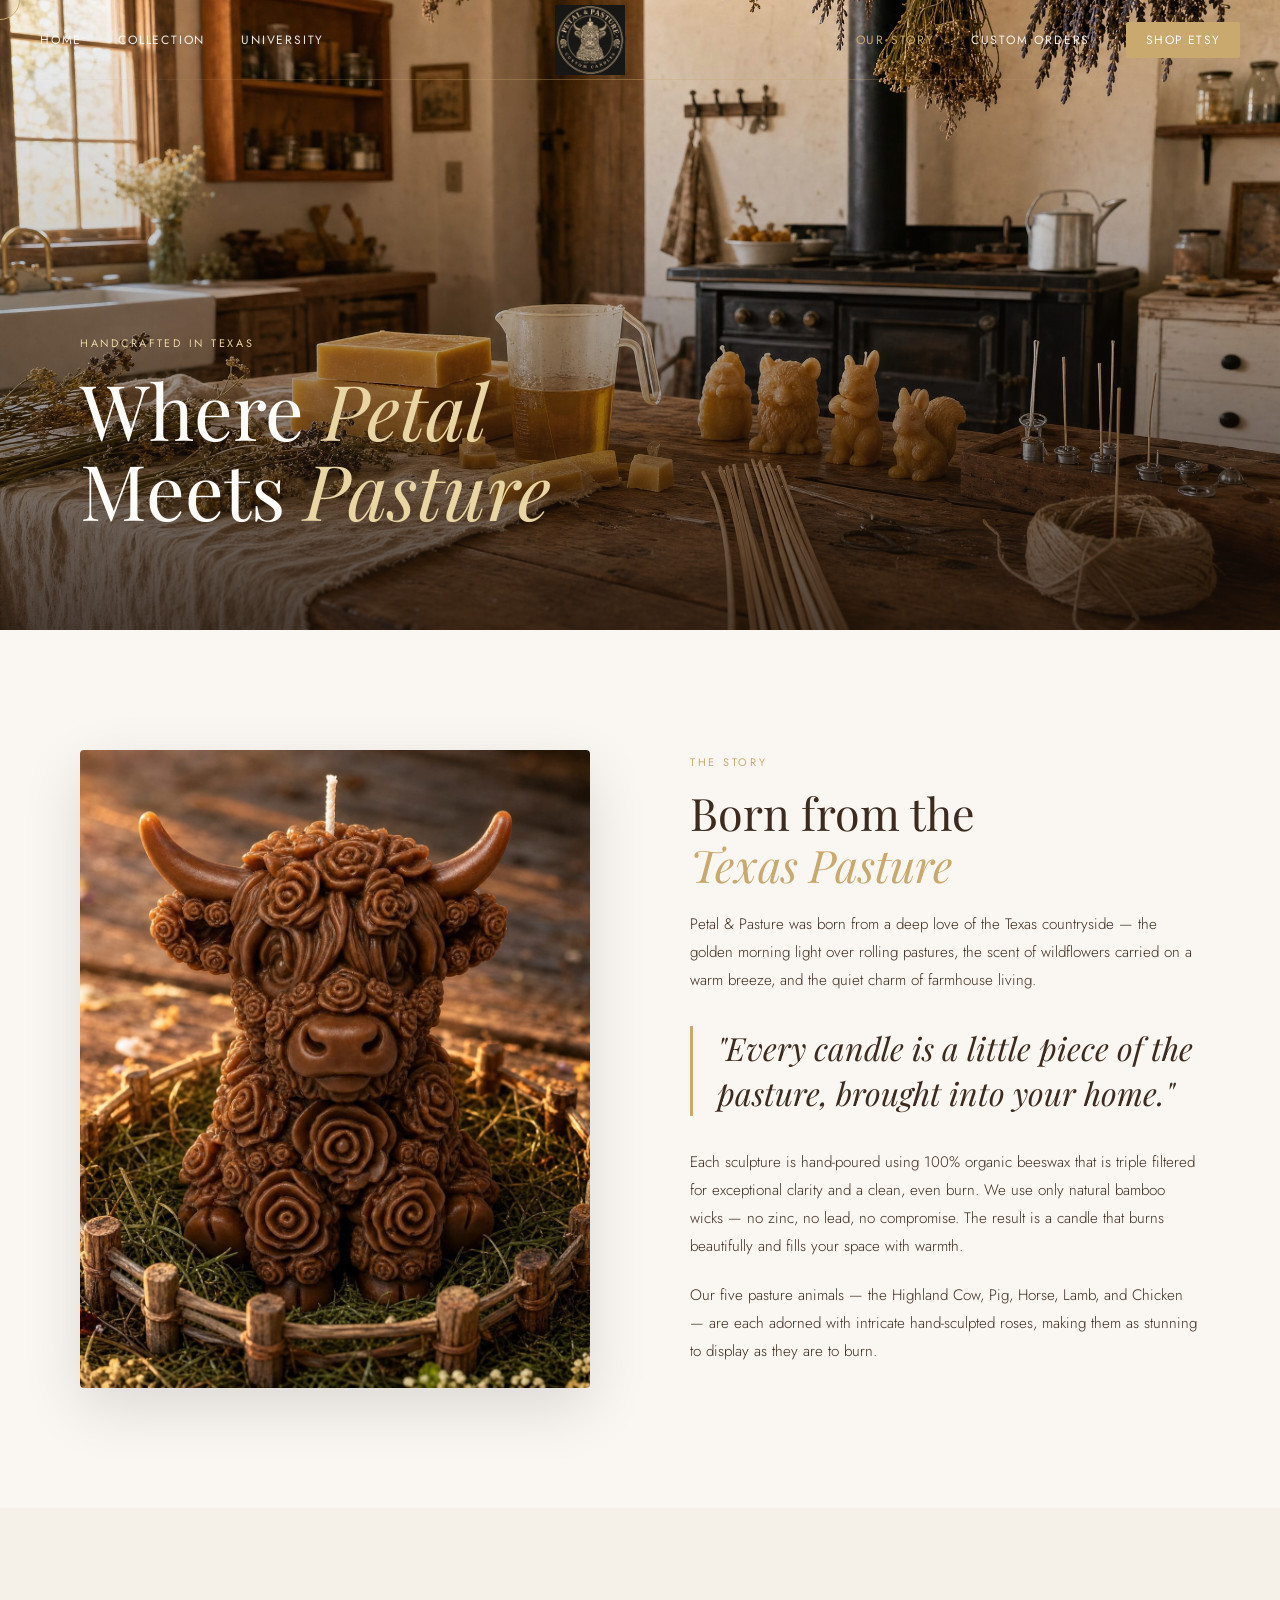
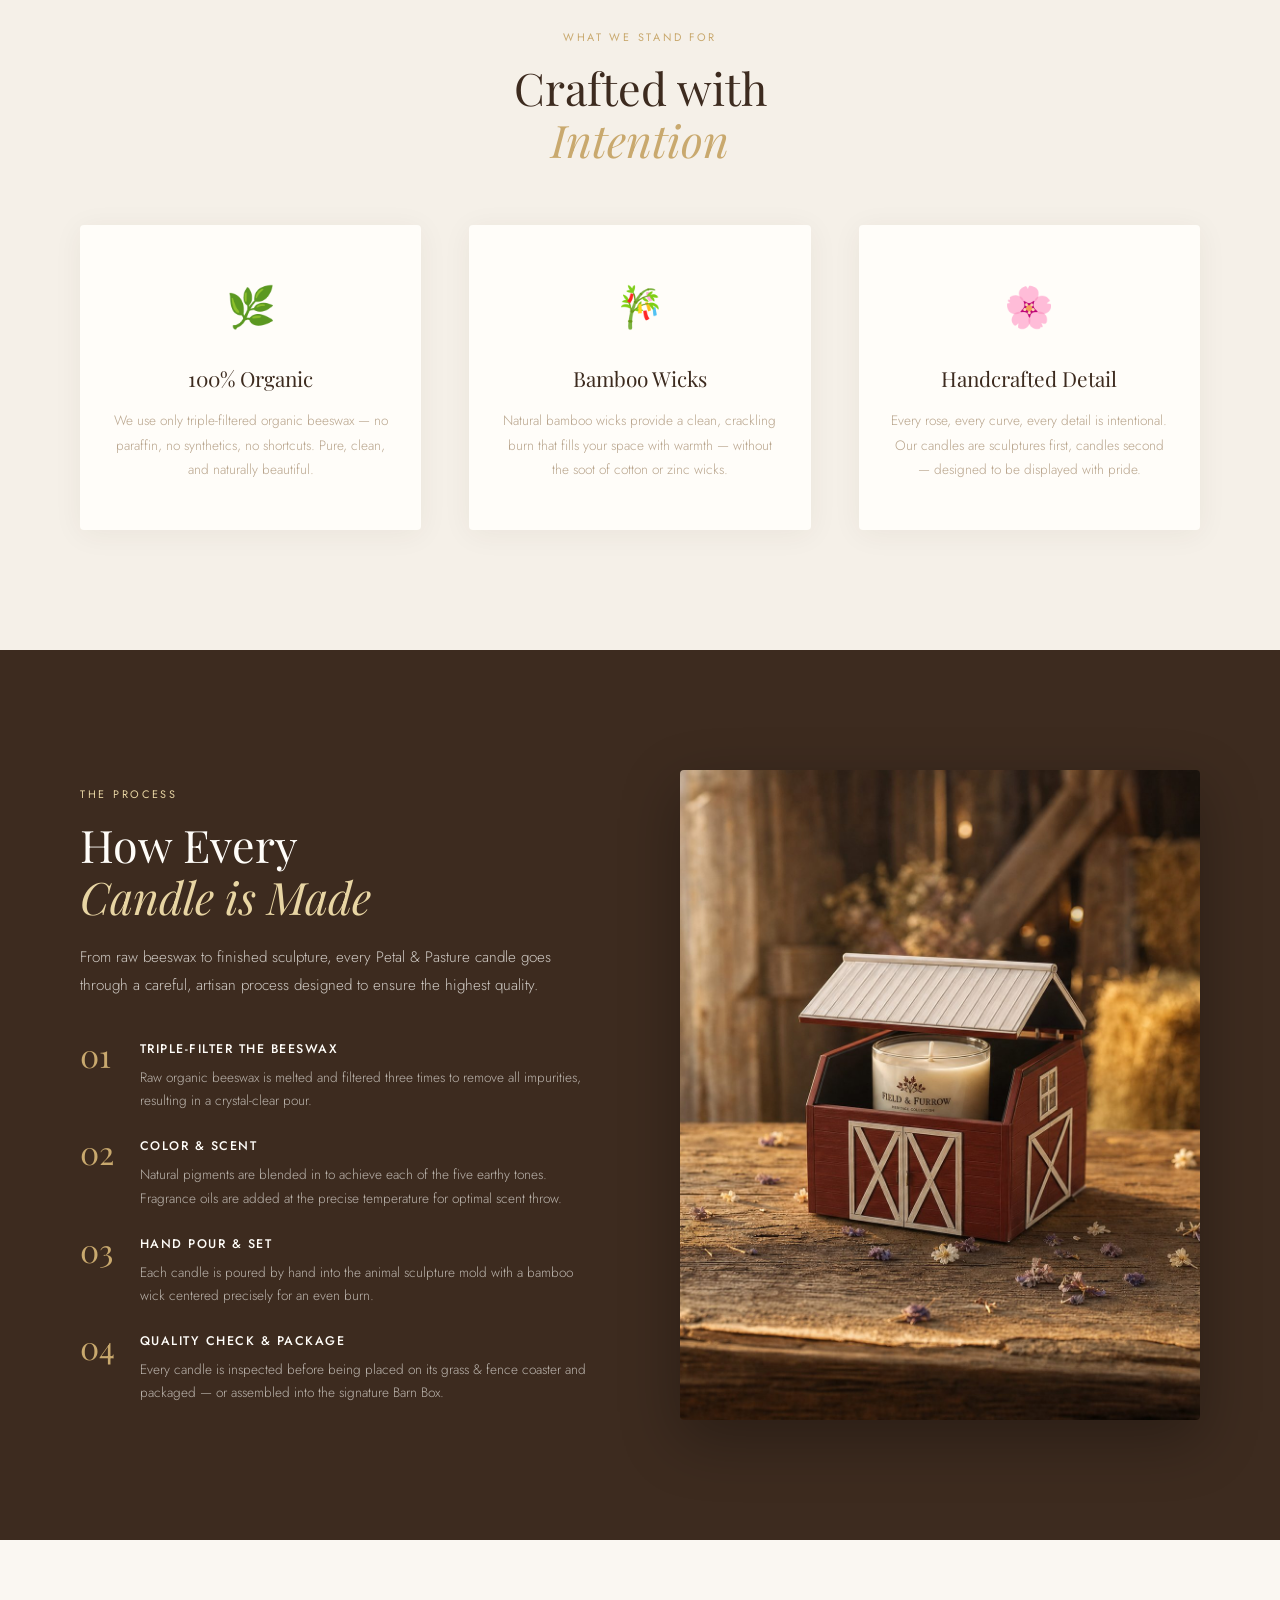
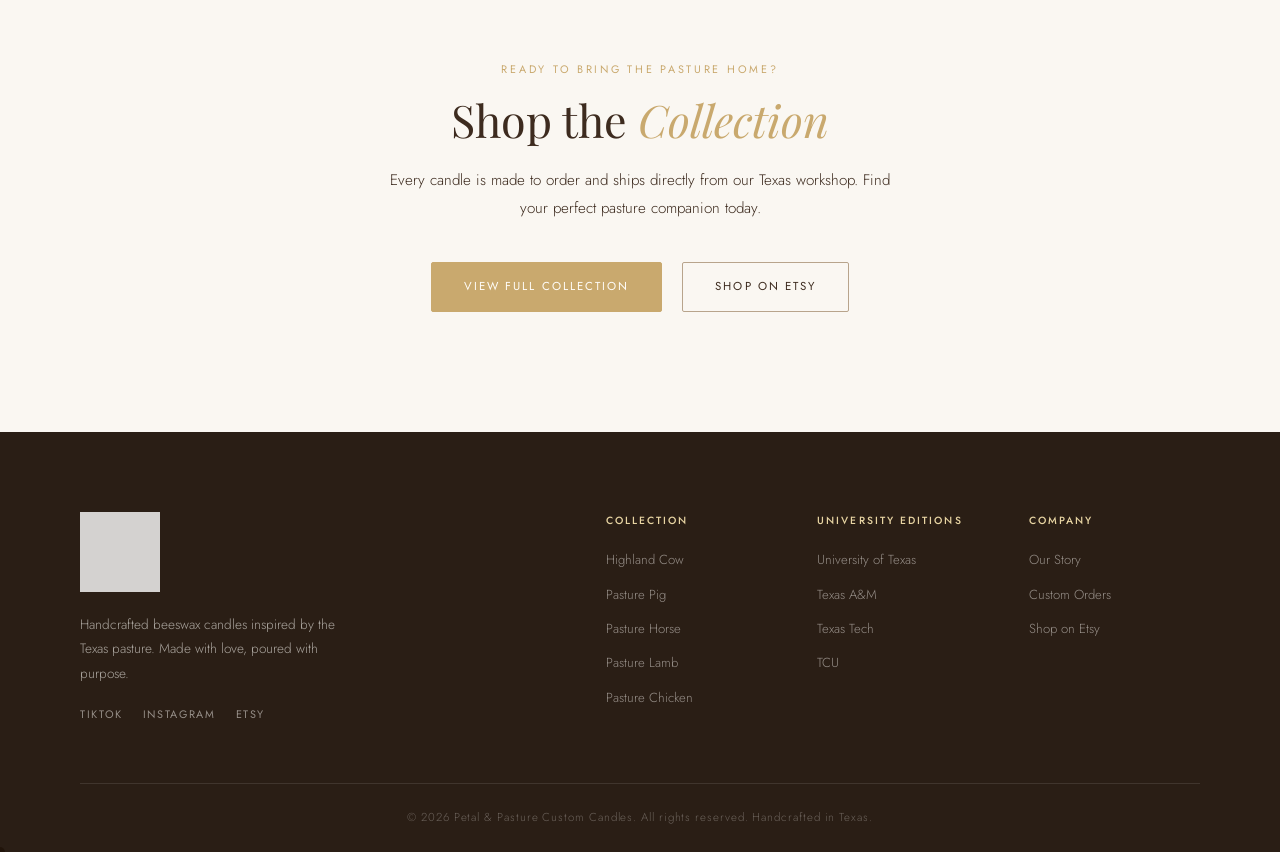
==== about.html @ ca4305c1 "Petal & Pasture v3 - Luxury website with AI pasture scenes" ====
<!DOCTYPE html>
<html lang="en">
<head>
  <meta charset="UTF-8">
  <meta name="viewport" content="width=device-width, initial-scale=1.0">
  <title>Our Story — Petal & Pasture Custom Candles</title>
  <meta name="description" content="The story behind Petal & Pasture — handcrafted beeswax candles inspired by the Texas pasture, made with 100% organic beeswax and bamboo wicks.">
  <link rel="preconnect" href="https://fonts.googleapis.com">
  <link rel="preconnect" href="https://fonts.gstatic.com" crossorigin>
  <link href="https://fonts.googleapis.com/css2?family=Playfair+Display:ital,wght@0,400;0,500;0,600;1,400;1,500&family=Cormorant+Garamond:ital,wght@0,300;0,400;0,500;1,300;1,400&family=Jost:wght@200;300;400;500&display=swap" rel="stylesheet">
  <link rel="stylesheet" href="styles.css">
  <style>
    .about-hero {
      position: relative;
      height: 70vh;
      min-height: 500px;
      display: flex;
      align-items: flex-end;
      padding-bottom: 100px;
      overflow: hidden;
    }
    .about-hero-bg { position: absolute; inset: 0; }
    .about-hero-bg img { object-position: center 40%; }
    .about-hero-overlay {
      position: absolute;
      inset: 0;
      background: linear-gradient(to top, rgba(26,16,10,0.75) 0%, rgba(26,16,10,0.2) 60%, transparent 100%);
    }
    .about-hero-content {
      position: relative;
      z-index: 2;
      padding: 0 80px;
      max-width: 800px;
    }
    .about-hero-content h1 {
      font-family: var(--font-serif);
      font-size: clamp(3rem, 6vw, 5.5rem);
      font-weight: 400;
      color: var(--warm-white);
      line-height: 1.05;
    }
    .about-hero-content h1 em { font-style: italic; color: var(--gold-light); }

    .about-story-section {
      padding: 120px 80px;
      background: var(--cream);
    }
    .about-story-grid {
      display: grid;
      grid-template-columns: 1fr 1fr;
      gap: 100px;
      align-items: center;
      max-width: 1300px;
      margin: 0 auto;
    }
    .about-story-image {
      border-radius: 4px;
      overflow: hidden;
      aspect-ratio: 4/5;
      box-shadow: 0 20px 60px rgba(0,0,0,0.12);
    }
    .about-story-content {}
    .about-pull-quote {
      font-family: var(--font-serif);
      font-size: clamp(1.4rem, 2.5vw, 2rem);
      font-weight: 400;
      font-style: italic;
      color: var(--brown);
      line-height: 1.4;
      margin: 32px 0;
      padding-left: 24px;
      border-left: 3px solid var(--gold);
    }

    .about-values-section {
      padding: 120px 80px;
      background: var(--ivory);
    }
    .about-values-grid {
      display: grid;
      grid-template-columns: repeat(3, 1fr);
      gap: 48px;
      max-width: 1300px;
      margin: 60px auto 0;
    }
    .value-card {
      text-align: center;
      padding: 48px 32px;
      background: var(--warm-white);
      border-radius: 4px;
      box-shadow: 0 4px 30px rgba(61,43,31,0.06);
    }
    .value-icon {
      font-size: 2.5rem;
      margin-bottom: 20px;
      display: block;
    }
    .value-title {
      font-family: var(--font-serif);
      font-size: 1.3rem;
      font-weight: 400;
      color: var(--brown);
      margin-bottom: 12px;
    }
    .value-desc {
      font-family: var(--font-sans);
      font-size: 0.85rem;
      font-weight: 300;
      color: var(--tan);
      line-height: 1.8;
    }

    .about-craft-section {
      padding: 120px 80px;
      background: var(--brown);
    }
    .about-craft-grid {
      display: grid;
      grid-template-columns: 1fr 1fr;
      gap: 80px;
      align-items: center;
      max-width: 1300px;
      margin: 0 auto;
    }
    .about-craft-content .section-eyebrow { color: var(--gold-light); }
    .about-craft-content .section-title { color: var(--warm-white); }
    .about-craft-content .section-title em { color: var(--gold-light); }
    .about-craft-content .body-text { color: rgba(255,253,249,0.75); }
    .craft-steps {
      display: flex;
      flex-direction: column;
      gap: 24px;
      margin-top: 40px;
    }
    .craft-step {
      display: flex;
      gap: 20px;
      align-items: flex-start;
    }
    .craft-step-num {
      font-family: var(--font-serif);
      font-size: 2rem;
      font-weight: 400;
      color: var(--gold);
      line-height: 1;
      flex-shrink: 0;
      width: 40px;
    }
    .craft-step-text {}
    .craft-step-title {
      font-family: var(--font-sans);
      font-size: 0.78rem;
      font-weight: 500;
      letter-spacing: 0.12em;
      text-transform: uppercase;
      color: var(--warm-white);
      margin-bottom: 6px;
    }
    .craft-step-desc {
      font-family: var(--font-sans);
      font-size: 0.85rem;
      font-weight: 300;
      color: rgba(255,253,249,0.65);
      line-height: 1.7;
    }
    .about-craft-image {
      border-radius: 4px;
      overflow: hidden;
      aspect-ratio: 4/5;
      box-shadow: 0 20px 60px rgba(0,0,0,0.3);
    }

    @media (max-width: 900px) {
      .about-hero-content { padding: 0 40px; }
      .about-story-section, .about-values-section, .about-craft-section { padding: 80px 40px; }
      .about-story-grid, .about-craft-grid { grid-template-columns: 1fr; gap: 48px; }
      .about-values-grid { grid-template-columns: 1fr; }
    }
  </style>
</head>
<body>

  <nav class="nav scrolled" id="mainNav">
    <div class="nav-inner">
      <div class="nav-links nav-left">
        <a href="index.html">Home</a>
        <a href="products.html">Collection</a>
        <a href="index.html#university">University</a>
      </div>
      <a href="index.html" class="nav-logo">
        <img src="images/pedal_pasture_badge_v2_dark_2026.png" alt="Petal & Pasture">
      </a>
      <div class="nav-links nav-right">
        <a href="about.html" style="color:var(--gold)">Our Story</a>
        <a href="contact.html">Custom Orders</a>
        <a href="https://www.etsy.com" target="_blank" class="nav-shop-btn">Shop Etsy</a>
      </div>
    </div>
    <div class="nav-glass-bar"></div>
  </nav>

  <!-- HERO -->
  <section class="about-hero">
    <div class="about-hero-bg">
      <img src="images/hero_artisan_story.jpg" alt="Petal & Pasture Artisan Story">
    </div>
    <div class="about-hero-overlay"></div>
    <div class="about-hero-content">
      <p class="section-eyebrow" style="color:var(--gold-light);">Handcrafted in Texas</p>
      <h1>Where <em>Petal</em><br>Meets <em>Pasture</em></h1>
    </div>
  </section>

  <!-- STORY SECTION -->
  <section class="about-story-section">
    <div class="about-story-grid">
      <div class="about-story-image reveal-left">
        <img src="images/hero_coaster_closeup.jpg" alt="Petal & Pasture Candle on Coaster">
      </div>
      <div class="about-story-content reveal-right">
        <p class="section-eyebrow">The Story</p>
        <h2 class="section-title">Born from the<br><em>Texas Pasture</em></h2>
        <p class="body-text">Petal & Pasture was born from a deep love of the Texas countryside — the golden morning light over rolling pastures, the scent of wildflowers carried on a warm breeze, and the quiet charm of farmhouse living.</p>
        <blockquote class="about-pull-quote">"Every candle is a little piece of the pasture, brought into your home."</blockquote>
        <p class="body-text">Each sculpture is hand-poured using 100% organic beeswax that is triple filtered for exceptional clarity and a clean, even burn. We use only natural bamboo wicks — no zinc, no lead, no compromise. The result is a candle that burns beautifully and fills your space with warmth.</p>
        <p class="body-text">Our five pasture animals — the Highland Cow, Pig, Horse, Lamb, and Chicken — are each adorned with intricate hand-sculpted roses, making them as stunning to display as they are to burn.</p>
      </div>
    </div>
  </section>

  <!-- VALUES -->
  <section class="about-values-section">
    <div style="text-align:center; max-width:600px; margin:0 auto;">
      <p class="section-eyebrow">What We Stand For</p>
      <h2 class="section-title">Crafted with<br><em>Intention</em></h2>
    </div>
    <div class="about-values-grid">
      <div class="value-card reveal" data-delay="0">
        <span class="value-icon">🌿</span>
        <h3 class="value-title">100% Organic</h3>
        <p class="value-desc">We use only triple-filtered organic beeswax — no paraffin, no synthetics, no shortcuts. Pure, clean, and naturally beautiful.</p>
      </div>
      <div class="value-card reveal" data-delay="120">
        <span class="value-icon">🎋</span>
        <h3 class="value-title">Bamboo Wicks</h3>
        <p class="value-desc">Natural bamboo wicks provide a clean, crackling burn that fills your space with warmth — without the soot of cotton or zinc wicks.</p>
      </div>
      <div class="value-card reveal" data-delay="240">
        <span class="value-icon">🌸</span>
        <h3 class="value-title">Handcrafted Detail</h3>
        <p class="value-desc">Every rose, every curve, every detail is intentional. Our candles are sculptures first, candles second — designed to be displayed with pride.</p>
      </div>
    </div>
  </section>

  <!-- CRAFT PROCESS -->
  <section class="about-craft-section">
    <div class="about-craft-grid">
      <div class="about-craft-content reveal-left">
        <p class="section-eyebrow">The Process</p>
        <h2 class="section-title">How Every<br><em>Candle is Made</em></h2>
        <p class="body-text">From raw beeswax to finished sculpture, every Petal & Pasture candle goes through a careful, artisan process designed to ensure the highest quality.</p>
        <div class="craft-steps">
          <div class="craft-step">
            <span class="craft-step-num">01</span>
            <div class="craft-step-text">
              <p class="craft-step-title">Triple-Filter the Beeswax</p>
              <p class="craft-step-desc">Raw organic beeswax is melted and filtered three times to remove all impurities, resulting in a crystal-clear pour.</p>
            </div>
          </div>
          <div class="craft-step">
            <span class="craft-step-num">02</span>
            <div class="craft-step-text">
              <p class="craft-step-title">Color & Scent</p>
              <p class="craft-step-desc">Natural pigments are blended in to achieve each of the five earthy tones. Fragrance oils are added at the precise temperature for optimal scent throw.</p>
            </div>
          </div>
          <div class="craft-step">
            <span class="craft-step-num">03</span>
            <div class="craft-step-text">
              <p class="craft-step-title">Hand Pour & Set</p>
              <p class="craft-step-desc">Each candle is poured by hand into the animal sculpture mold with a bamboo wick centered precisely for an even burn.</p>
            </div>
          </div>
          <div class="craft-step">
            <span class="craft-step-num">04</span>
            <div class="craft-step-text">
              <p class="craft-step-title">Quality Check & Package</p>
              <p class="craft-step-desc">Every candle is inspected before being placed on its grass & fence coaster and packaged — or assembled into the signature Barn Box.</p>
            </div>
          </div>
        </div>
      </div>
      <div class="about-craft-image reveal-right">
        <img src="images/hero_barn_box.jpg" alt="Petal & Pasture Barn Box Packaging">
      </div>
    </div>
  </section>

  <!-- CTA -->
  <section style="padding:120px 80px; background:var(--cream); text-align:center;">
    <p class="section-eyebrow">Ready to Bring the Pasture Home?</p>
    <h2 class="section-title">Shop the <em>Collection</em></h2>
    <p class="body-text" style="max-width:500px; margin:0 auto 40px;">Every candle is made to order and ships directly from our Texas workshop. Find your perfect pasture companion today.</p>
    <div style="display:flex; justify-content:center; gap:20px; flex-wrap:wrap;">
      <a href="products.html" class="btn-primary">View Full Collection</a>
      <a href="https://www.etsy.com" target="_blank" class="btn-outline">Shop on Etsy</a>
    </div>
  </section>

  <!-- FOOTER -->
  <footer class="footer">
    <div class="footer-inner">
      <div class="footer-brand">
        <img src="images/pedal_pasture_badge_v2_dark_2026.png" alt="Petal & Pasture" class="footer-logo">
        <p>Handcrafted beeswax candles inspired by the Texas pasture. Made with love, poured with purpose.</p>
        <div class="footer-social">
          <a href="#">TikTok</a>
          <a href="#">Instagram</a>
          <a href="https://www.etsy.com" target="_blank">Etsy</a>
        </div>
      </div>
      <div class="footer-nav">
        <div class="footer-col">
          <h5>Collection</h5>
          <a href="products.html#highland-cow">Highland Cow</a>
          <a href="products.html#pig">Pasture Pig</a>
          <a href="products.html#horse">Pasture Horse</a>
          <a href="products.html#lamb">Pasture Lamb</a>
          <a href="products.html#chicken">Pasture Chicken</a>
        </div>
        <div class="footer-col">
          <h5>University Editions</h5>
          <a href="university-ut.html">University of Texas</a>
          <a href="university-am.html">Texas A&M</a>
          <a href="university-tt.html">Texas Tech</a>
          <a href="university-tcu.html">TCU</a>
        </div>
        <div class="footer-col">
          <h5>Company</h5>
          <a href="about.html">Our Story</a>
          <a href="contact.html">Custom Orders</a>
          <a href="https://www.etsy.com" target="_blank">Shop on Etsy</a>
        </div>
      </div>
    </div>
    <div class="footer-bottom">
      <p>© 2026 Petal & Pasture Custom Candles. All rights reserved. Handcrafted in Texas.</p>
    </div>
  </footer>

  <div class="custom-cursor" id="cursor"></div>
  <div class="custom-cursor-follower" id="cursorFollower"></div>
  <script src="main.js"></script>
</body>
</html>
---- styles.css ----
/* ============================================================
   PETAL & PASTURE — LUXURY CANDLE WEBSITE
   Version 3 — Premium Southern Elegance
   ============================================================ */

/* ---- RESET & BASE ---- */
*, *::before, *::after { box-sizing: border-box; margin: 0; padding: 0; }

:root {
  --cream:       #faf7f2;
  --ivory:       #f5f0e8;
  --warm-white:  #fffdf9;
  --beige:       #d4c5a9;
  --tan:         #b8a48c;
  --brown:       #3d2b1f;
  --dark-brown:  #2a1e15;
  --black:       #1a1a1a;
  --purple:      #7b5ea7;
  --gold:        #c9a96e;
  --gold-light:  #e8d5a3;

  --font-serif:  'Playfair Display', Georgia, serif;
  --font-cormo:  'Cormorant Garamond', Georgia, serif;
  --font-sans:   'Jost', system-ui, sans-serif;

  --nav-h:       80px;
  --transition:  0.6s cubic-bezier(0.25, 0.46, 0.45, 0.94);
  --transition-fast: 0.3s ease;

  /* Liquid glass */
  --glass-bg:    rgba(255,253,249,0.12);
  --glass-border:rgba(255,253,249,0.25);
  --glass-blur:  20px;
}

html { scroll-behavior: smooth; font-size: 16px; }

body {
  background: var(--cream);
  color: var(--brown);
  font-family: var(--font-sans);
  font-weight: 300;
  line-height: 1.7;
  overflow-x: hidden;
  cursor: none;
}

img { display: block; width: 100%; height: 100%; object-fit: cover; }
a { text-decoration: none; color: inherit; }

/* ---- CUSTOM CURSOR ---- */
.custom-cursor {
  position: fixed;
  width: 10px; height: 10px;
  background: var(--gold);
  border-radius: 50%;
  pointer-events: none;
  z-index: 9999;
  transform: translate(-50%, -50%);
  transition: transform 0.1s ease, width 0.3s ease, height 0.3s ease, background 0.3s ease;
  mix-blend-mode: multiply;
}
.custom-cursor-follower {
  position: fixed;
  width: 40px; height: 40px;
  border: 1.5px solid var(--gold);
  border-radius: 50%;
  pointer-events: none;
  z-index: 9998;
  transform: translate(-50%, -50%);
  transition: transform 0.15s ease, width 0.4s ease, height 0.4s ease, opacity 0.3s ease;
  backdrop-filter: blur(2px);
}
body:hover .custom-cursor-follower { opacity: 1; }
.cursor-expanded { width: 60px !important; height: 60px !important; }
.cursor-dot-expanded { width: 6px !important; height: 6px !important; }

/* ---- NAVIGATION ---- */
.nav {
  position: fixed;
  top: 0; left: 0; right: 0;
  z-index: 1000;
  height: var(--nav-h);
  transition: background var(--transition-fast), backdrop-filter var(--transition-fast);
}
.nav.scrolled {
  background: rgba(250,247,242,0.85);
  backdrop-filter: blur(var(--glass-blur));
  -webkit-backdrop-filter: blur(var(--glass-blur));
  border-bottom: 1px solid rgba(201,169,110,0.2);
  box-shadow: 0 4px 30px rgba(61,43,31,0.08);
}
.nav-inner {
  max-width: 1400px;
  margin: 0 auto;
  height: 100%;
  display: flex;
  align-items: center;
  justify-content: space-between;
  padding: 0 40px;
}
.nav-links {
  display: flex;
  align-items: center;
  gap: 36px;
}
.nav-links a {
  font-family: var(--font-sans);
  font-weight: 400;
  font-size: 0.75rem;
  letter-spacing: 0.15em;
  text-transform: uppercase;
  color: var(--brown);
  transition: color var(--transition-fast);
  position: relative;
}
.nav-links a::after {
  content: '';
  position: absolute;
  bottom: -3px; left: 0; right: 0;
  height: 1px;
  background: var(--gold);
  transform: scaleX(0);
  transform-origin: left;
  transition: transform var(--transition-fast);
}
.nav-links a:hover { color: var(--gold); }
.nav-links a:hover::after { transform: scaleX(1); }
.nav.hero-mode .nav-links a { color: rgba(255,255,255,0.9); }
.nav.hero-mode .nav-links a:hover { color: var(--gold-light); }

.nav-logo {
  width: 70px; height: 70px;
  display: flex; align-items: center; justify-content: center;
}
.nav-logo img {
  width: 100%; height: 100%;
  object-fit: contain;
  filter: drop-shadow(0 2px 8px rgba(0,0,0,0.15));
  transition: transform var(--transition-fast);
}
.nav-logo:hover img { transform: scale(1.05); }

.nav-shop-btn {
  background: var(--gold) !important;
  color: var(--warm-white) !important;
  padding: 8px 20px !important;
  border-radius: 2px;
  letter-spacing: 0.1em !important;
  transition: background var(--transition-fast), transform var(--transition-fast) !important;
}
.nav-shop-btn:hover { background: var(--brown) !important; transform: translateY(-1px); }
.nav-shop-btn::after { display: none !important; }

.nav-glass-bar {
  position: absolute;
  bottom: 0; left: 0; right: 0;
  height: 1px;
  background: linear-gradient(90deg, transparent, rgba(201,169,110,0.4), transparent);
}

/* ---- HERO ---- */
.hero {
  position: relative;
  width: 100%;
  height: 100vh;
  min-height: 700px;
  overflow: hidden;
  display: flex;
  align-items: center;
  justify-content: flex-start;
}
.hero-bg {
  position: absolute;
  inset: 0;
}
.hero-img {
  position: absolute;
  inset: 0;
  width: 100%; height: 100%;
  object-fit: cover;
  opacity: 0;
  transition: opacity 1.2s ease;
  transform: scale(1.05);
  animation: heroKenBurns 8s ease-in-out infinite alternate;
}
.hero-img.active {
  opacity: 1;
}
@keyframes heroKenBurns {
  from { transform: scale(1.0); }
  to   { transform: scale(1.06); }
}
.hero-overlay {
  position: absolute;
  inset: 0;
  background: linear-gradient(
    105deg,
    rgba(26,16,10,0.55) 0%,
    rgba(26,16,10,0.3) 50%,
    rgba(26,16,10,0.1) 100%
  );
  z-index: 1;
}

.hero-content {
  position: relative;
  z-index: 2;
  padding: 0 80px;
  max-width: 700px;
  margin-top: var(--nav-h);
}

/* Liquid glass hero card */
.hero-glass-card {
  background: rgba(255,253,249,0.08);
  backdrop-filter: blur(24px);
  -webkit-backdrop-filter: blur(24px);
  border: 1px solid rgba(255,253,249,0.18);
  border-radius: 4px;
  padding: 52px 56px;
  box-shadow:
    0 8px 32px rgba(0,0,0,0.2),
    inset 0 1px 0 rgba(255,255,255,0.15),
    inset 0 -1px 0 rgba(0,0,0,0.05);
  animation: heroCardIn 1.2s cubic-bezier(0.25, 0.46, 0.45, 0.94) both;
  animation-delay: 0.3s;
}
@keyframes heroCardIn {
  from { opacity: 0; transform: translateY(30px); }
  to   { opacity: 1; transform: translateY(0); }
}

.hero-eyebrow {
  font-family: var(--font-sans);
  font-size: 0.7rem;
  font-weight: 400;
  letter-spacing: 0.25em;
  text-transform: uppercase;
  color: var(--gold-light);
  margin-bottom: 16px;
}
.hero-title {
  font-family: var(--font-serif);
  font-size: clamp(3rem, 5vw, 5.5rem);
  font-weight: 400;
  line-height: 1.05;
  color: var(--warm-white);
  margin-bottom: 20px;
}
.hero-title em {
  font-style: italic;
  color: var(--gold-light);
}
.hero-subtitle {
  font-family: var(--font-sans);
  font-size: 0.8rem;
  font-weight: 300;
  letter-spacing: 0.2em;
  text-transform: uppercase;
  color: rgba(255,253,249,0.7);
  margin-bottom: 40px;
}
.hero-actions {
  display: flex;
  gap: 16px;
  flex-wrap: wrap;
}

/* ---- BUTTONS ---- */
.btn-primary {
  display: inline-flex;
  align-items: center;
  gap: 8px;
  background: var(--gold);
  color: var(--warm-white);
  font-family: var(--font-sans);
  font-size: 0.72rem;
  font-weight: 400;
  letter-spacing: 0.18em;
  text-transform: uppercase;
  padding: 14px 32px;
  border-radius: 2px;
  border: 1px solid var(--gold);
  transition: background var(--transition-fast), transform var(--transition-fast), box-shadow var(--transition-fast);
}
.btn-primary:hover {
  background: var(--dark-brown);
  border-color: var(--dark-brown);
  transform: translateY(-2px);
  box-shadow: 0 8px 24px rgba(61,43,31,0.25);
}
.btn-ghost {
  display: inline-flex;
  align-items: center;
  background: transparent;
  color: var(--warm-white);
  font-family: var(--font-sans);
  font-size: 0.72rem;
  font-weight: 400;
  letter-spacing: 0.18em;
  text-transform: uppercase;
  padding: 14px 32px;
  border-radius: 2px;
  border: 1px solid rgba(255,253,249,0.4);
  transition: border-color var(--transition-fast), background var(--transition-fast), transform var(--transition-fast);
  backdrop-filter: blur(8px);
}
.btn-ghost:hover {
  border-color: var(--gold-light);
  background: rgba(255,253,249,0.1);
  transform: translateY(-2px);
}
.btn-ghost-light {
  display: inline-flex;
  align-items: center;
  background: transparent;
  color: var(--warm-white);
  font-family: var(--font-sans);
  font-size: 0.72rem;
  font-weight: 400;
  letter-spacing: 0.18em;
  text-transform: uppercase;
  padding: 14px 32px;
  border-radius: 2px;
  border: 1px solid rgba(255,253,249,0.5);
  transition: all var(--transition-fast);
}
.btn-ghost-light:hover {
  background: rgba(255,253,249,0.15);
  transform: translateY(-2px);
}
.btn-outline {
  display: inline-flex;
  align-items: center;
  background: transparent;
  color: var(--brown);
  font-family: var(--font-sans);
  font-size: 0.72rem;
  font-weight: 400;
  letter-spacing: 0.18em;
  text-transform: uppercase;
  padding: 14px 32px;
  border-radius: 2px;
  border: 1px solid var(--tan);
  transition: all var(--transition-fast);
}
.btn-outline:hover {
  background: var(--brown);
  color: var(--cream);
  border-color: var(--brown);
  transform: translateY(-2px);
}

/* Hero dots */
.hero-dots {
  position: absolute;
  bottom: 40px; right: 80px;
  z-index: 3;
  display: flex;
  gap: 10px;
}
.hero-dot {
  width: 6px; height: 6px;
  border-radius: 50%;
  background: rgba(255,253,249,0.4);
  border: none;
  cursor: pointer;
  transition: background var(--transition-fast), transform var(--transition-fast);
}
.hero-dot.active {
  background: var(--gold-light);
  transform: scale(1.4);
}

/* Scroll indicator */
.scroll-indicator {
  position: absolute;
  bottom: 40px; left: 80px;
  z-index: 3;
  display: flex;
  flex-direction: column;
  align-items: center;
  gap: 8px;
  color: rgba(255,253,249,0.6);
  font-family: var(--font-sans);
  font-size: 0.65rem;
  letter-spacing: 0.2em;
  text-transform: uppercase;
  animation: scrollPulse 2s ease-in-out infinite;
}
.scroll-line {
  width: 1px;
  height: 50px;
  background: linear-gradient(to bottom, rgba(255,253,249,0.6), transparent);
  animation: scrollLine 2s ease-in-out infinite;
}
@keyframes scrollLine {
  0%, 100% { transform: scaleY(1); opacity: 0.6; }
  50% { transform: scaleY(0.5); opacity: 1; }
}
@keyframes scrollPulse {
  0%, 100% { opacity: 0.6; }
  50% { opacity: 1; }
}

/* ---- MARQUEE ---- */
.marquee-strip {
  background: var(--brown);
  overflow: hidden;
  padding: 14px 0;
  white-space: nowrap;
}
.marquee-track {
  display: inline-flex;
  gap: 0;
  animation: marqueeScroll 30s linear infinite;
}
.marquee-track span {
  font-family: var(--font-sans);
  font-size: 0.7rem;
  font-weight: 300;
  letter-spacing: 0.2em;
  text-transform: uppercase;
  color: var(--gold-light);
  padding: 0 20px;
}
.marquee-dot {
  color: var(--gold) !important;
  font-size: 0.5rem !important;
  padding: 0 4px !important;
}
@keyframes marqueeScroll {
  from { transform: translateX(0); }
  to   { transform: translateX(-50%); }
}

/* ---- SECTION COMMON ---- */
.section-header {
  text-align: center;
  max-width: 700px;
  margin: 0 auto 80px;
  padding: 0 40px;
}
.section-eyebrow {
  font-family: var(--font-sans);
  font-size: 0.68rem;
  font-weight: 400;
  letter-spacing: 0.25em;
  text-transform: uppercase;
  color: var(--gold);
  margin-bottom: 16px;
  display: block;
}
.section-eyebrow.light { color: var(--gold-light); }
.section-title {
  font-family: var(--font-serif);
  font-size: clamp(2rem, 3.5vw, 3.2rem);
  font-weight: 400;
  line-height: 1.15;
  color: var(--brown);
  margin-bottom: 20px;
}
.section-title em {
  font-style: italic;
  color: var(--gold);
}
.section-subtitle {
  font-family: var(--font-sans);
  font-size: 0.95rem;
  font-weight: 300;
  color: var(--tan);
  line-height: 1.8;
}
.body-text {
  font-family: var(--font-sans);
  font-size: 0.95rem;
  font-weight: 300;
  color: var(--brown);
  line-height: 1.85;
  margin-bottom: 20px;
}

/* ---- REVEAL ANIMATIONS ---- */
.reveal, .reveal-left, .reveal-right {
  opacity: 0;
  transform: translateY(40px);
  transition: opacity 0.9s cubic-bezier(0.25, 0.46, 0.45, 0.94),
              transform 0.9s cubic-bezier(0.25, 0.46, 0.45, 0.94);
}
.reveal-left { transform: translateX(-40px); }
.reveal-right { transform: translateX(40px); }
.revealed {
  opacity: 1 !important;
  transform: translate(0) !important;
}

/* ---- STARS SECTION ---- */
.stars-section {
  padding: 120px 80px;
  background: var(--cream);
}
.stars-grid {
  display: grid;
  grid-template-columns: 1fr 1fr;
  gap: 40px;
  max-width: 1300px;
  margin: 0 auto;
}
.star-card {
  background: var(--warm-white);
  border-radius: 4px;
  overflow: hidden;
  box-shadow: 0 4px 40px rgba(61,43,31,0.08);
  transition: transform var(--transition), box-shadow var(--transition);
}
.star-card:hover {
  transform: translateY(-8px);
  box-shadow: 0 20px 60px rgba(61,43,31,0.15);
}
.star-card-image {
  position: relative;
  height: 480px;
  overflow: hidden;
}
.star-bg-img {
  transition: transform 0.8s ease;
}
.star-card:hover .star-bg-img { transform: scale(1.04); }
.star-card-overlay {
  position: absolute;
  inset: 0;
  background: linear-gradient(to top, rgba(26,16,10,0.4) 0%, transparent 60%);
}
.star-glass-badge {
  position: absolute;
  top: 24px; right: 24px;
  background: rgba(255,253,249,0.15);
  backdrop-filter: blur(16px);
  -webkit-backdrop-filter: blur(16px);
  border: 1px solid rgba(255,253,249,0.3);
  color: var(--warm-white);
  font-family: var(--font-sans);
  font-size: 0.65rem;
  font-weight: 400;
  letter-spacing: 0.2em;
  text-transform: uppercase;
  padding: 8px 16px;
  border-radius: 2px;
}
.star-card-body {
  padding: 40px;
}
.star-card-eyebrow {
  font-family: var(--font-sans);
  font-size: 0.65rem;
  font-weight: 400;
  letter-spacing: 0.25em;
  text-transform: uppercase;
  color: var(--gold);
  margin-bottom: 10px;
}
.star-card-title {
  font-family: var(--font-serif);
  font-size: 2rem;
  font-weight: 400;
  color: var(--brown);
  margin-bottom: 16px;
}
.star-card-desc {
  font-family: var(--font-sans);
  font-size: 0.9rem;
  font-weight: 300;
  color: var(--tan);
  line-height: 1.8;
  margin-bottom: 24px;
}
.star-colors {
  display: flex;
  gap: 10px;
  margin-bottom: 28px;
}
.color-swatch {
  width: 24px; height: 24px;
  border-radius: 50%;
  border: 2px solid var(--ivory);
  box-shadow: 0 2px 8px rgba(0,0,0,0.12);
  transition: transform var(--transition-fast), box-shadow var(--transition-fast);
  cursor: pointer;
}
.color-swatch:hover {
  transform: scale(1.3);
  box-shadow: 0 4px 12px rgba(0,0,0,0.2);
}
.star-card-link {
  font-family: var(--font-sans);
  font-size: 0.75rem;
  font-weight: 400;
  letter-spacing: 0.15em;
  text-transform: uppercase;
  color: var(--brown);
  border-bottom: 1px solid var(--gold);
  padding-bottom: 2px;
  transition: color var(--transition-fast);
}
.star-card-link:hover { color: var(--gold); }

/* ---- COASTER SECTION ---- */
.coaster-section {
  background: var(--ivory);
  padding: 120px 80px;
}
.coaster-split {
  display: grid;
  grid-template-columns: 1fr 1fr;
  gap: 80px;
  align-items: center;
  max-width: 1300px;
  margin: 0 auto;
}
.coaster-image {
  position: relative;
  border-radius: 4px;
  overflow: hidden;
  aspect-ratio: 4/3;
  box-shadow: 0 20px 60px rgba(61,43,31,0.15);
}
.coaster-glass-pill {
  position: absolute;
  bottom: 24px; left: 24px;
  background: rgba(255,253,249,0.15);
  backdrop-filter: blur(20px);
  -webkit-backdrop-filter: blur(20px);
  border: 1px solid rgba(255,253,249,0.3);
  border-radius: 40px;
  padding: 14px 20px;
  display: flex;
  align-items: center;
  gap: 12px;
  color: var(--warm-white);
}
.pill-icon { font-size: 1.2rem; }
.coaster-glass-pill strong {
  display: block;
  font-family: var(--font-sans);
  font-size: 0.75rem;
  font-weight: 400;
  letter-spacing: 0.05em;
}
.coaster-glass-pill span {
  font-family: var(--font-sans);
  font-size: 0.65rem;
  font-weight: 300;
  opacity: 0.8;
}
.coaster-content { padding: 20px 0; }
.feature-list {
  display: flex;
  flex-direction: column;
  gap: 20px;
  margin-top: 32px;
}
.feature-item {
  display: flex;
  align-items: flex-start;
  gap: 16px;
}
.feature-icon {
  font-size: 1.4rem;
  flex-shrink: 0;
  margin-top: 2px;
}
.feature-item strong {
  display: block;
  font-family: var(--font-sans);
  font-size: 0.85rem;
  font-weight: 500;
  color: var(--brown);
  margin-bottom: 4px;
}
.feature-item span {
  font-family: var(--font-sans);
  font-size: 0.85rem;
  font-weight: 300;
  color: var(--tan);
}

/* ---- COLLECTION SECTION ---- */
.collection-section {
  padding: 120px 80px;
  background: var(--cream);
}
.collection-grid {
  display: grid;
  grid-template-columns: repeat(5, 1fr);
  gap: 24px;
  max-width: 1400px;
  margin: 0 auto 60px;
}
.collection-card {
  background: var(--warm-white);
  border-radius: 4px;
  overflow: hidden;
  box-shadow: 0 2px 20px rgba(61,43,31,0.06);
  transition: transform var(--transition), box-shadow var(--transition);
}
.collection-card:hover {
  transform: translateY(-6px);
  box-shadow: 0 16px 40px rgba(61,43,31,0.12);
}
.collection-card-img-wrap {
  position: relative;
  aspect-ratio: 3/4;
  overflow: hidden;
}
.collection-card-img-wrap img {
  transition: transform 0.7s ease;
}
.collection-card:hover .collection-card-img-wrap img { transform: scale(1.06); }
.collection-card-hover {
  position: absolute;
  inset: 0;
  background: rgba(26,16,10,0.4);
  display: flex;
  align-items: center;
  justify-content: center;
  opacity: 0;
  transition: opacity var(--transition-fast);
}
.collection-card:hover .collection-card-hover { opacity: 1; }
.collection-hover-btn {
  background: rgba(255,253,249,0.15);
  backdrop-filter: blur(16px);
  border: 1px solid rgba(255,253,249,0.4);
  color: var(--warm-white);
  font-family: var(--font-sans);
  font-size: 0.65rem;
  font-weight: 400;
  letter-spacing: 0.2em;
  text-transform: uppercase;
  padding: 10px 20px;
  border-radius: 2px;
  transition: background var(--transition-fast);
}
.collection-hover-btn:hover { background: rgba(255,253,249,0.25); }
.collection-card-info {
  padding: 20px 20px 24px;
  text-align: center;
}
.collection-card-info h4 {
  font-family: var(--font-serif);
  font-size: 1.1rem;
  font-weight: 400;
  color: var(--brown);
  margin-bottom: 6px;
}
.collection-card-info p {
  font-family: var(--font-sans);
  font-size: 0.72rem;
  font-weight: 300;
  letter-spacing: 0.1em;
  color: var(--tan);
  text-transform: uppercase;
}
.collection-cta { text-align: center; }

/* ---- ARTISAN SECTION ---- */
.artisan-section {
  position: relative;
  padding: 160px 80px;
  overflow: hidden;
}
.artisan-bg {
  position: absolute;
  inset: 0;
}
.artisan-bg img { object-position: center 40%; }
.artisan-overlay {
  position: absolute;
  inset: 0;
  background: linear-gradient(
    to right,
    rgba(26,16,10,0.85) 0%,
    rgba(26,16,10,0.6) 50%,
    rgba(26,16,10,0.3) 100%
  );
}
.artisan-content {
  position: relative;
  z-index: 1;
  max-width: 600px;
  color: var(--warm-white);
}
.artisan-content .section-title {
  color: var(--warm-white);
  margin-bottom: 24px;
}
.artisan-content .section-title em { color: var(--gold-light); }
.artisan-text {
  font-family: var(--font-sans);
  font-size: 1rem;
  font-weight: 300;
  line-height: 1.9;
  color: rgba(255,253,249,0.85);
  margin-bottom: 48px;
}
.artisan-stats {
  display: grid;
  grid-template-columns: repeat(4, 1fr);
  gap: 32px;
  margin-bottom: 48px;
  padding: 32px;
  background: rgba(255,253,249,0.06);
  backdrop-filter: blur(16px);
  border: 1px solid rgba(255,253,249,0.12);
  border-radius: 4px;
}
.artisan-stat { text-align: center; }
.stat-number {
  display: block;
  font-family: var(--font-serif);
  font-size: 2.4rem;
  font-weight: 400;
  color: var(--gold-light);
  line-height: 1;
  margin-bottom: 8px;
}
.stat-label {
  display: block;
  font-family: var(--font-sans);
  font-size: 0.65rem;
  font-weight: 300;
  letter-spacing: 0.15em;
  text-transform: uppercase;
  color: rgba(255,253,249,0.6);
}

/* ---- BARN SECTION ---- */
.barn-section {
  padding: 120px 80px;
  background: var(--ivory);
}
.barn-split {
  display: grid;
  grid-template-columns: 1fr 1fr;
  gap: 80px;
  align-items: center;
  max-width: 1300px;
  margin: 0 auto;
}
.barn-content { padding: 20px 0; }
.barn-features {
  margin: 32px 0;
  display: flex;
  flex-direction: column;
  gap: 12px;
}
.barn-feature-item {
  font-family: var(--font-sans);
  font-size: 0.9rem;
  font-weight: 300;
  color: var(--brown);
  display: flex;
  align-items: center;
  gap: 12px;
}
.barn-feature-item span {
  color: var(--gold);
  font-size: 0.6rem;
}
.barn-actions {
  display: flex;
  gap: 16px;
  flex-wrap: wrap;
  margin-top: 8px;
}
.barn-image {
  position: relative;
  border-radius: 4px;
  overflow: hidden;
  aspect-ratio: 4/3;
  box-shadow: 0 20px 60px rgba(61,43,31,0.15);
}
.barn-glass-tag {
  position: absolute;
  bottom: 24px; right: 24px;
  background: rgba(255,253,249,0.12);
  backdrop-filter: blur(20px);
  -webkit-backdrop-filter: blur(20px);
  border: 1px solid rgba(255,253,249,0.25);
  border-radius: 4px;
  padding: 14px 20px;
  color: var(--warm-white);
  text-align: right;
}
.barn-glass-tag strong {
  display: block;
  font-family: var(--font-sans);
  font-size: 0.75rem;
  font-weight: 500;
  letter-spacing: 0.05em;
  margin-bottom: 4px;
}
.barn-glass-tag span {
  font-family: var(--font-sans);
  font-size: 0.65rem;
  font-weight: 300;
  opacity: 0.75;
}

/* ---- UNIVERSITY SECTION ---- */
.university-section {
  padding: 120px 80px;
  background: var(--cream);
}
.university-grid {
  display: grid;
  grid-template-columns: repeat(4, 1fr);
  gap: 24px;
  max-width: 1400px;
  margin: 0 auto 60px;
}
.uni-card {
  display: block;
  border-radius: 4px;
  overflow: hidden;
  box-shadow: 0 4px 30px rgba(61,43,31,0.1);
  transition: transform var(--transition), box-shadow var(--transition);
}
.uni-card:hover {
  transform: translateY(-8px);
  box-shadow: 0 20px 50px rgba(61,43,31,0.18);
}
.uni-card-img {
  position: relative;
  aspect-ratio: 3/4;
  overflow: hidden;
}
.uni-card-img img { transition: transform 0.8s ease; }
.uni-card:hover .uni-card-img img { transform: scale(1.06); }
.uni-card-overlay {
  position: absolute;
  inset: 0;
}
.uni-card-body {
  background: var(--warm-white);
  padding: 28px;
}
.uni-badge {
  display: inline-block;
  font-family: var(--font-sans);
  font-size: 0.65rem;
  font-weight: 500;
  letter-spacing: 0.15em;
  text-transform: uppercase;
  padding: 5px 12px;
  border-radius: 2px;
  margin-bottom: 12px;
}
.uni-card-body h3 {
  font-family: var(--font-serif);
  font-size: 1.3rem;
  font-weight: 400;
  color: var(--brown);
  margin-bottom: 6px;
}
.uni-card-body p {
  font-family: var(--font-sans);
  font-size: 0.75rem;
  font-weight: 300;
  letter-spacing: 0.1em;
  color: var(--tan);
  text-transform: uppercase;
  margin-bottom: 16px;
}
.uni-card-link {
  font-family: var(--font-sans);
  font-size: 0.72rem;
  font-weight: 400;
  letter-spacing: 0.12em;
  text-transform: uppercase;
  color: var(--brown);
  border-bottom: 1px solid var(--gold);
  padding-bottom: 2px;
  transition: color var(--transition-fast);
}
.uni-card:hover .uni-card-link { color: var(--gold); }

.university-note {
  max-width: 800px;
  margin: 0 auto;
  text-align: center;
}
.glass-note-card {
  background: rgba(255,253,249,0.6);
  backdrop-filter: blur(20px);
  -webkit-backdrop-filter: blur(20px);
  border: 1px solid rgba(201,169,110,0.3);
  border-radius: 4px;
  padding: 40px 48px;
  box-shadow: 0 4px 30px rgba(61,43,31,0.06);
}
.glass-note-card p {
  font-family: var(--font-sans);
  font-size: 0.9rem;
  font-weight: 300;
  color: var(--brown);
  line-height: 1.8;
  margin-bottom: 28px;
}

/* ---- QUALITY SECTION ---- */
.quality-section {
  padding: 120px 80px;
  background: var(--ivory);
}
.quality-inner {
  display: grid;
  grid-template-columns: 1fr 1fr;
  gap: 80px;
  align-items: center;
  max-width: 1300px;
  margin: 0 auto;
}
.quality-image {
  border-radius: 4px;
  overflow: hidden;
  aspect-ratio: 4/3;
  box-shadow: 0 20px 60px rgba(61,43,31,0.12);
}
.quality-items {
  display: flex;
  flex-direction: column;
  gap: 40px;
  margin-top: 40px;
}
.quality-item {
  display: flex;
  gap: 24px;
  align-items: flex-start;
}
.quality-number {
  font-family: var(--font-cormo);
  font-size: 3rem;
  font-weight: 300;
  color: var(--gold);
  line-height: 1;
  flex-shrink: 0;
  opacity: 0.5;
}
.quality-text h4 {
  font-family: var(--font-serif);
  font-size: 1.1rem;
  font-weight: 400;
  color: var(--brown);
  margin-bottom: 8px;
}
.quality-text p {
  font-family: var(--font-sans);
  font-size: 0.88rem;
  font-weight: 300;
  color: var(--tan);
  line-height: 1.8;
}

/* ---- TESTIMONIALS ---- */
.testimonials-section {
  padding: 120px 80px;
  background: var(--cream);
}
.testimonials-grid {
  display: grid;
  grid-template-columns: repeat(3, 1fr);
  gap: 32px;
  max-width: 1200px;
  margin: 0 auto;
}
.glass-card {
  background: rgba(255,253,249,0.7);
  backdrop-filter: blur(20px);
  -webkit-backdrop-filter: blur(20px);
  border: 1px solid rgba(201,169,110,0.2);
  border-radius: 4px;
  box-shadow: 0 4px 30px rgba(61,43,31,0.06);
}
.testimonial-card {
  padding: 40px;
  transition: transform var(--transition), box-shadow var(--transition);
}
.testimonial-card:hover {
  transform: translateY(-6px);
  box-shadow: 0 16px 40px rgba(61,43,31,0.1);
}
.testimonial-stars {
  color: var(--gold);
  font-size: 0.85rem;
  letter-spacing: 4px;
  margin-bottom: 20px;
}
.testimonial-text {
  font-family: var(--font-cormo);
  font-size: 1.05rem;
  font-weight: 300;
  font-style: italic;
  color: var(--brown);
  line-height: 1.8;
  margin-bottom: 24px;
}
.testimonial-author strong {
  display: block;
  font-family: var(--font-sans);
  font-size: 0.8rem;
  font-weight: 500;
  color: var(--brown);
  letter-spacing: 0.05em;
  margin-bottom: 4px;
}
.testimonial-author span {
  font-family: var(--font-sans);
  font-size: 0.72rem;
  font-weight: 300;
  color: var(--tan);
}

/* ---- SOCIAL SECTION ---- */
.social-section {
  padding: 80px 80px 120px;
  background: var(--ivory);
}
.social-grid {
  display: grid;
  grid-template-columns: repeat(6, 1fr);
  gap: 4px;
  max-width: 1400px;
  margin: 0 auto;
}
.social-item {
  position: relative;
  aspect-ratio: 1;
  overflow: hidden;
  cursor: pointer;
}
.social-item img { transition: transform 0.6s ease; }
.social-item:hover img { transform: scale(1.08); }
.social-hover {
  position: absolute;
  inset: 0;
  background: rgba(61,43,31,0.5);
  display: flex;
  align-items: center;
  justify-content: center;
  opacity: 0;
  transition: opacity var(--transition-fast);
}
.social-item:hover .social-hover { opacity: 1; }
.social-hover span {
  color: var(--warm-white);
  font-family: var(--font-sans);
  font-size: 0.75rem;
  font-weight: 400;
  letter-spacing: 0.15em;
  text-transform: uppercase;
}

/* ---- FOOTER ---- */
.footer {
  background: var(--dark-brown);
  color: rgba(255,253,249,0.7);
  padding: 80px 80px 0;
}
.footer-inner {
  display: grid;
  grid-template-columns: 1.5fr 2fr;
  gap: 80px;
  max-width: 1300px;
  margin: 0 auto;
  padding-bottom: 60px;
  border-bottom: 1px solid rgba(255,253,249,0.1);
}
.footer-brand {
  display: flex;
  flex-direction: column;
  gap: 20px;
}
.footer-logo {
  width: 80px; height: 80px;
  object-fit: contain;
  filter: brightness(0) invert(1) opacity(0.8);
}
.footer-brand p {
  font-family: var(--font-sans);
  font-size: 0.85rem;
  font-weight: 300;
  line-height: 1.8;
  color: rgba(255,253,249,0.6);
  max-width: 280px;
}
.footer-social {
  display: flex;
  gap: 20px;
}
.footer-social a {
  font-family: var(--font-sans);
  font-size: 0.68rem;
  font-weight: 400;
  letter-spacing: 0.15em;
  text-transform: uppercase;
  color: rgba(255,253,249,0.5);
  transition: color var(--transition-fast);
}
.footer-social a:hover { color: var(--gold-light); }
.footer-nav {
  display: grid;
  grid-template-columns: repeat(3, 1fr);
  gap: 40px;
}
.footer-col {
  display: flex;
  flex-direction: column;
  gap: 12px;
}
.footer-col h5 {
  font-family: var(--font-sans);
  font-size: 0.65rem;
  font-weight: 500;
  letter-spacing: 0.2em;
  text-transform: uppercase;
  color: var(--gold-light);
  margin-bottom: 8px;
}
.footer-col a {
  font-family: var(--font-sans);
  font-size: 0.82rem;
  font-weight: 300;
  color: rgba(255,253,249,0.5);
  transition: color var(--transition-fast);
}
.footer-col a:hover { color: rgba(255,253,249,0.9); }
.footer-bottom {
  max-width: 1300px;
  margin: 0 auto;
  padding: 24px 0;
  text-align: center;
}
.footer-bottom p {
  font-family: var(--font-sans);
  font-size: 0.72rem;
  font-weight: 300;
  letter-spacing: 0.08em;
  color: rgba(255,253,249,0.3);
}

/* ---- RESPONSIVE ---- */
@media (max-width: 1200px) {
  .collection-grid { grid-template-columns: repeat(3, 1fr); }
  .university-grid { grid-template-columns: repeat(2, 1fr); }
  .artisan-stats { grid-template-columns: repeat(2, 1fr); }
}
@media (max-width: 900px) {
  .nav-inner { padding: 0 24px; }
  .hero-content { padding: 0 40px; }
  .hero-glass-card { padding: 36px 40px; }
  .stars-section, .coaster-section, .collection-section,
  .artisan-section, .barn-section, .university-section,
  .quality-section, .testimonials-section, .social-section { padding: 80px 40px; }
  .stars-grid, .coaster-split, .barn-split, .quality-inner { grid-template-columns: 1fr; }
  .testimonials-grid { grid-template-columns: 1fr; }
  .social-grid { grid-template-columns: repeat(3, 1fr); }
  .footer-inner { grid-template-columns: 1fr; gap: 40px; }
  .footer-nav { grid-template-columns: repeat(2, 1fr); }
  .footer { padding: 60px 40px 0; }
  .collection-grid { grid-template-columns: repeat(2, 1fr); }
  .university-grid { grid-template-columns: 1fr 1fr; }
}
@media (max-width: 600px) {
  .nav-links.nav-left { display: none; }
  .hero-title { font-size: 2.4rem; }
  .hero-glass-card { padding: 28px 28px; }
  .collection-grid { grid-template-columns: repeat(2, 1fr); }
  .university-grid { grid-template-columns: 1fr; }
  .social-grid { grid-template-columns: repeat(2, 1fr); }
  .artisan-stats { grid-template-columns: repeat(2, 1fr); }
  .scroll-indicator, .hero-dots { display: none; }
}
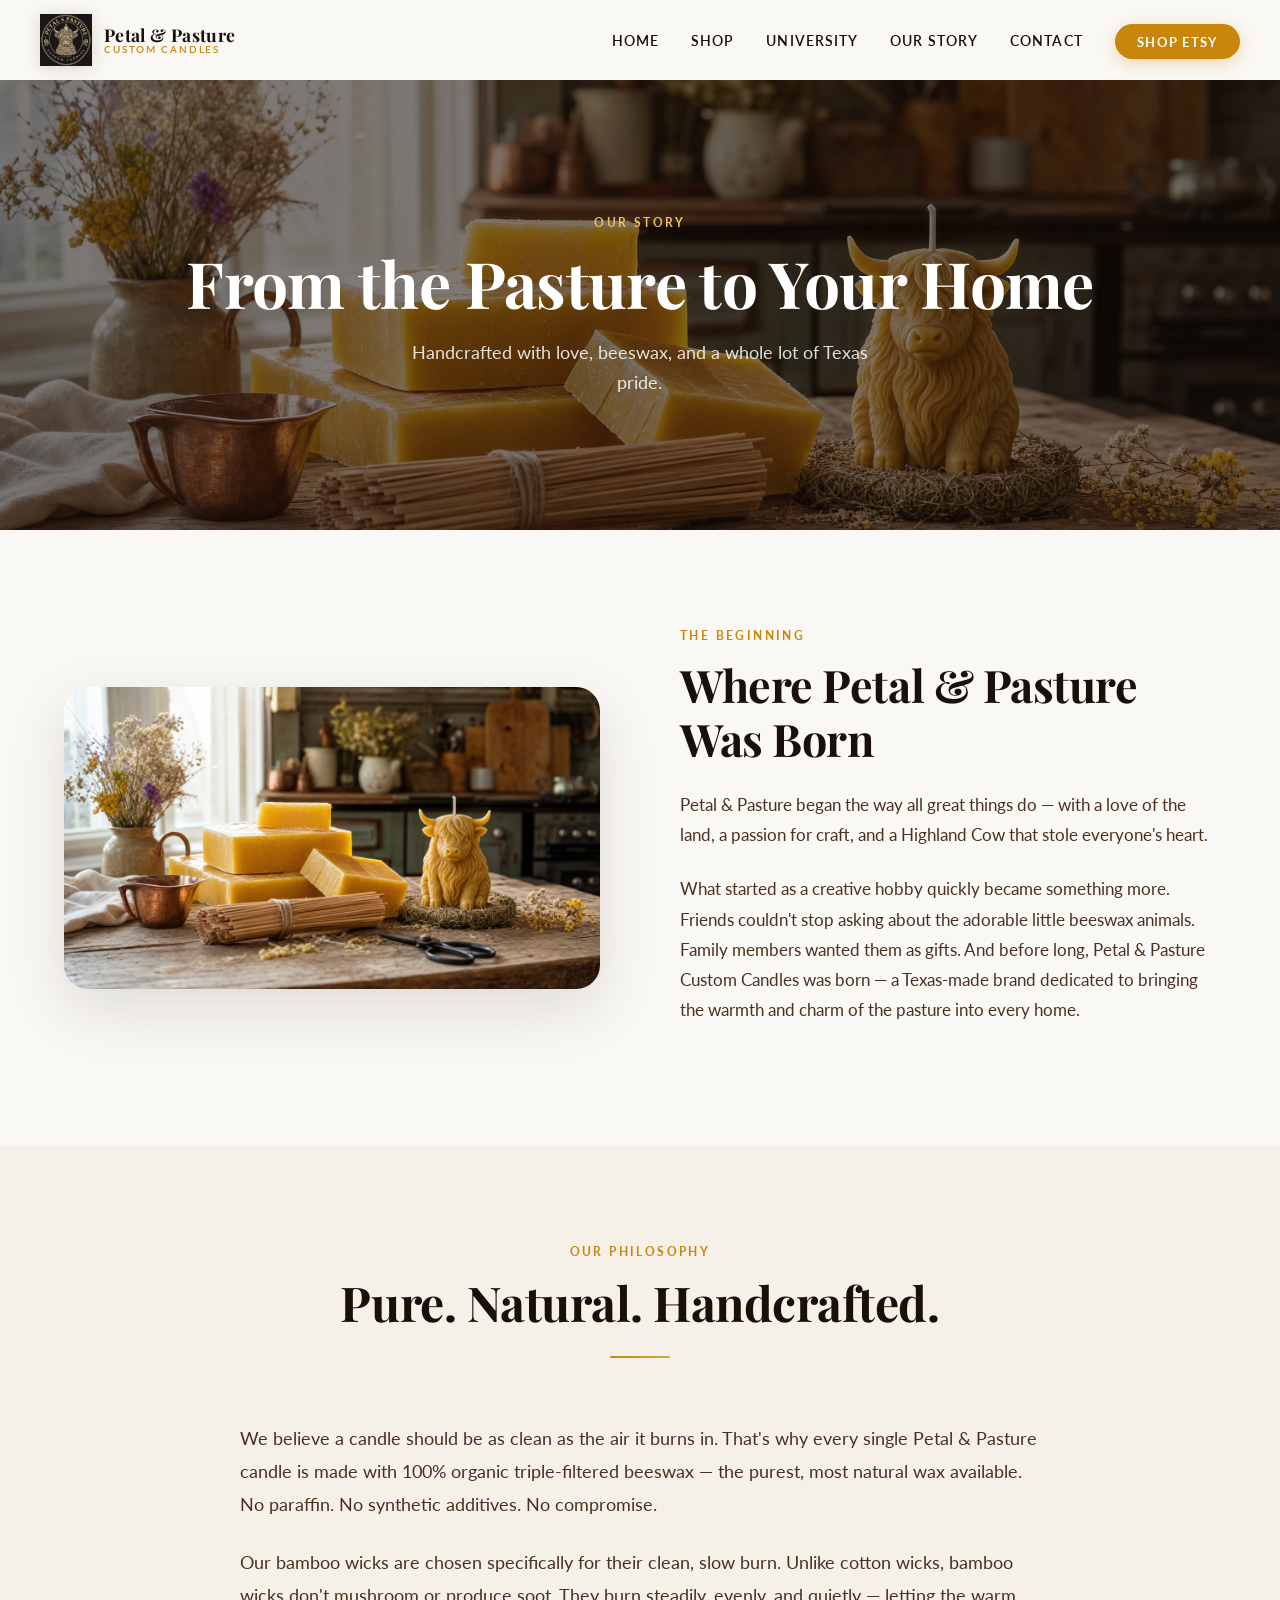
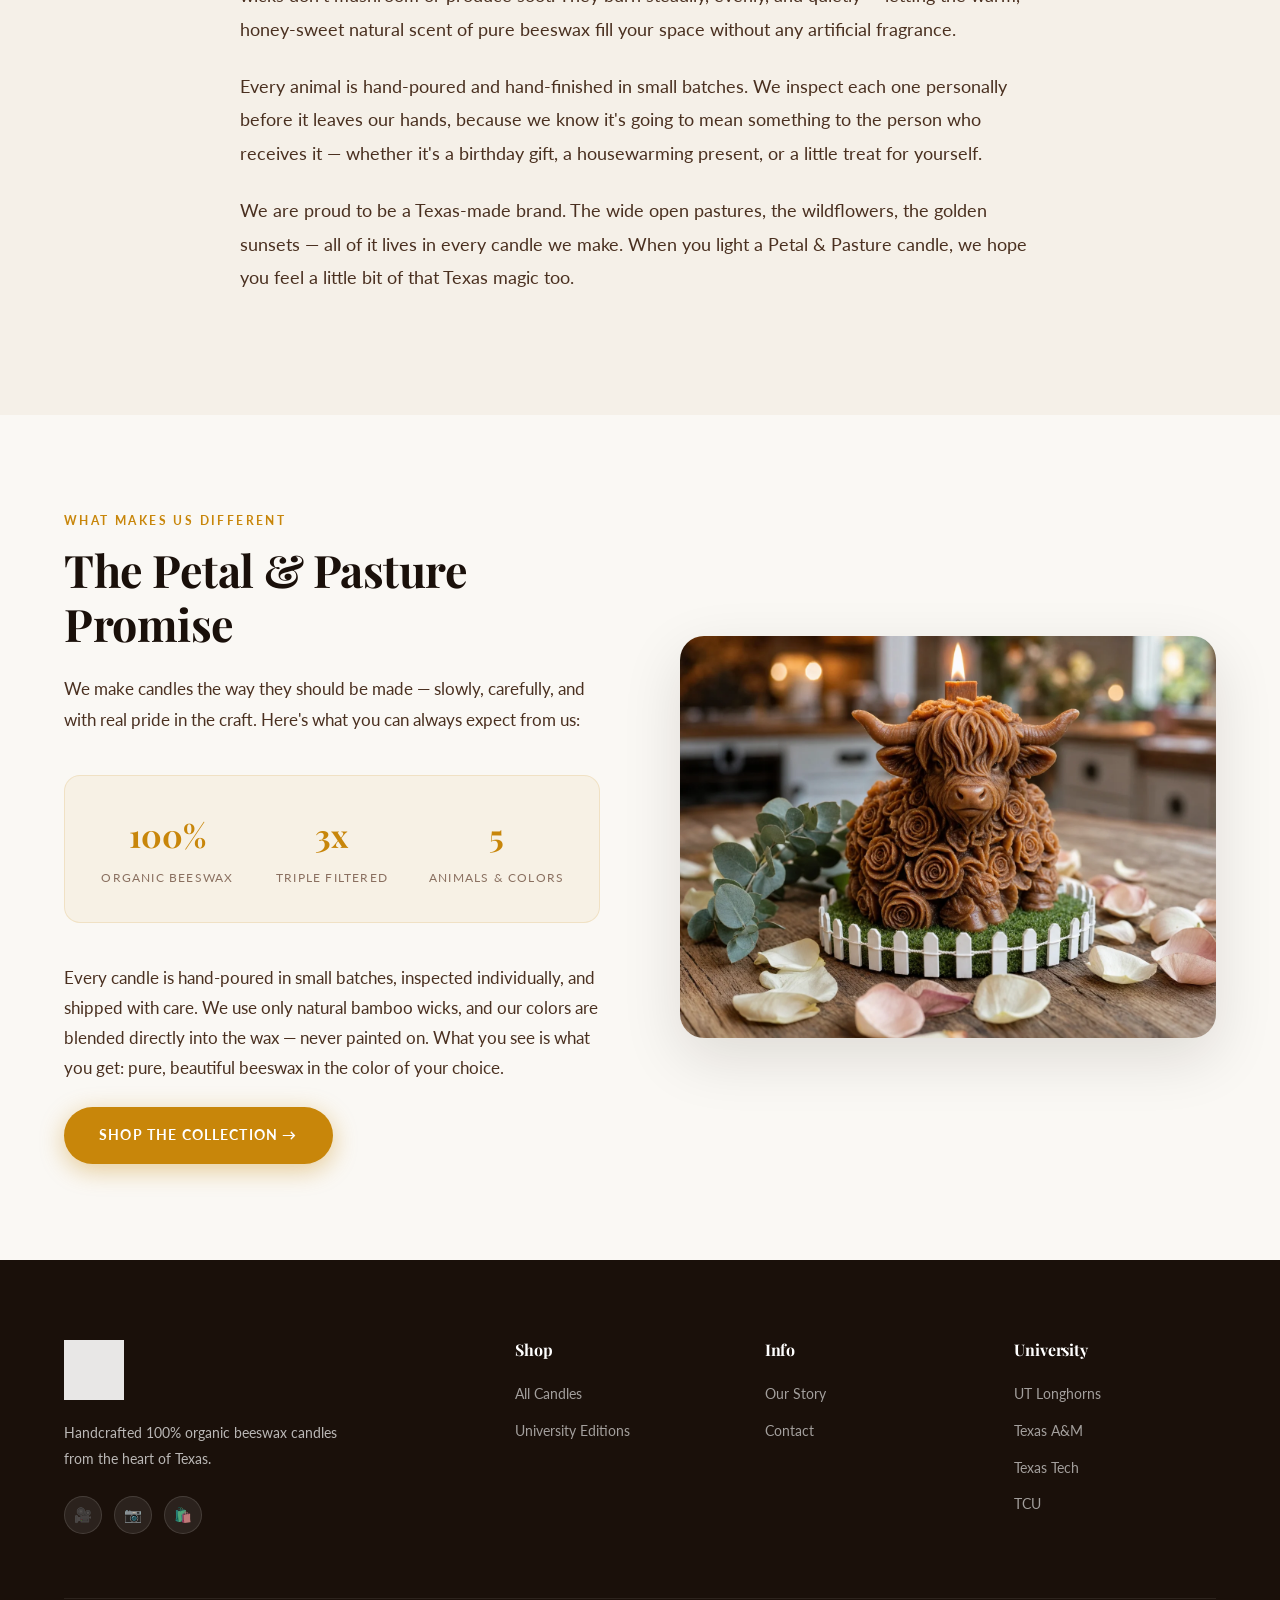
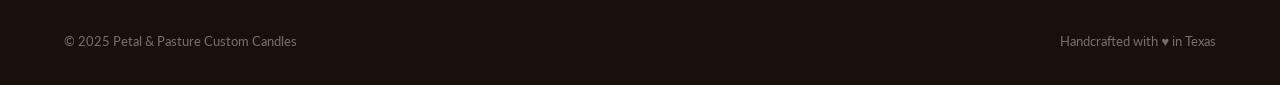
==== commit 8e32dbc9: "v4: Complete luxury website rebuild with all lifestyle scenes, university pages, artisan story, barn" ====
--- a/about.html
+++ b/about.html
@@ -1,356 +1,131 @@
 <!DOCTYPE html>
 <html lang="en">
 <head>
-  <meta charset="UTF-8">
-  <meta name="viewport" content="width=device-width, initial-scale=1.0">
-  <title>Our Story — Petal & Pasture Custom Candles</title>
-  <meta name="description" content="The story behind Petal & Pasture — handcrafted beeswax candles inspired by the Texas pasture, made with 100% organic beeswax and bamboo wicks.">
-  <link rel="preconnect" href="https://fonts.googleapis.com">
-  <link rel="preconnect" href="https://fonts.gstatic.com" crossorigin>
-  <link href="https://fonts.googleapis.com/css2?family=Playfair+Display:ital,wght@0,400;0,500;0,600;1,400;1,500&family=Cormorant+Garamond:ital,wght@0,300;0,400;0,500;1,300;1,400&family=Jost:wght@200;300;400;500&display=swap" rel="stylesheet">
-  <link rel="stylesheet" href="styles.css">
-  <style>
-    .about-hero {
-      position: relative;
-      height: 70vh;
-      min-height: 500px;
-      display: flex;
-      align-items: flex-end;
-      padding-bottom: 100px;
-      overflow: hidden;
-    }
-    .about-hero-bg { position: absolute; inset: 0; }
-    .about-hero-bg img { object-position: center 40%; }
-    .about-hero-overlay {
-      position: absolute;
-      inset: 0;
-      background: linear-gradient(to top, rgba(26,16,10,0.75) 0%, rgba(26,16,10,0.2) 60%, transparent 100%);
-    }
-    .about-hero-content {
-      position: relative;
-      z-index: 2;
-      padding: 0 80px;
-      max-width: 800px;
-    }
-    .about-hero-content h1 {
-      font-family: var(--font-serif);
-      font-size: clamp(3rem, 6vw, 5.5rem);
-      font-weight: 400;
-      color: var(--warm-white);
-      line-height: 1.05;
-    }
-    .about-hero-content h1 em { font-style: italic; color: var(--gold-light); }
-
-    .about-story-section {
-      padding: 120px 80px;
-      background: var(--cream);
-    }
-    .about-story-grid {
-      display: grid;
-      grid-template-columns: 1fr 1fr;
-      gap: 100px;
-      align-items: center;
-      max-width: 1300px;
-      margin: 0 auto;
-    }
-    .about-story-image {
-      border-radius: 4px;
-      overflow: hidden;
-      aspect-ratio: 4/5;
-      box-shadow: 0 20px 60px rgba(0,0,0,0.12);
-    }
-    .about-story-content {}
-    .about-pull-quote {
-      font-family: var(--font-serif);
-      font-size: clamp(1.4rem, 2.5vw, 2rem);
-      font-weight: 400;
-      font-style: italic;
-      color: var(--brown);
-      line-height: 1.4;
-      margin: 32px 0;
-      padding-left: 24px;
-      border-left: 3px solid var(--gold);
-    }
-
-    .about-values-section {
-      padding: 120px 80px;
-      background: var(--ivory);
-    }
-    .about-values-grid {
-      display: grid;
-      grid-template-columns: repeat(3, 1fr);
-      gap: 48px;
-      max-width: 1300px;
-      margin: 60px auto 0;
-    }
-    .value-card {
-      text-align: center;
-      padding: 48px 32px;
-      background: var(--warm-white);
-      border-radius: 4px;
-      box-shadow: 0 4px 30px rgba(61,43,31,0.06);
-    }
-    .value-icon {
-      font-size: 2.5rem;
-      margin-bottom: 20px;
-      display: block;
-    }
-    .value-title {
-      font-family: var(--font-serif);
-      font-size: 1.3rem;
-      font-weight: 400;
-      color: var(--brown);
-      margin-bottom: 12px;
-    }
-    .value-desc {
-      font-family: var(--font-sans);
-      font-size: 0.85rem;
-      font-weight: 300;
-      color: var(--tan);
-      line-height: 1.8;
-    }
-
-    .about-craft-section {
-      padding: 120px 80px;
-      background: var(--brown);
-    }
-    .about-craft-grid {
-      display: grid;
-      grid-template-columns: 1fr 1fr;
-      gap: 80px;
-      align-items: center;
-      max-width: 1300px;
-      margin: 0 auto;
-    }
-    .about-craft-content .section-eyebrow { color: var(--gold-light); }
-    .about-craft-content .section-title { color: var(--warm-white); }
-    .about-craft-content .section-title em { color: var(--gold-light); }
-    .about-craft-content .body-text { color: rgba(255,253,249,0.75); }
-    .craft-steps {
-      display: flex;
-      flex-direction: column;
-      gap: 24px;
-      margin-top: 40px;
-    }
-    .craft-step {
-      display: flex;
-      gap: 20px;
-      align-items: flex-start;
-    }
-    .craft-step-num {
-      font-family: var(--font-serif);
-      font-size: 2rem;
-      font-weight: 400;
-      color: var(--gold);
-      line-height: 1;
-      flex-shrink: 0;
-      width: 40px;
-    }
-    .craft-step-text {}
-    .craft-step-title {
-      font-family: var(--font-sans);
-      font-size: 0.78rem;
-      font-weight: 500;
-      letter-spacing: 0.12em;
-      text-transform: uppercase;
-      color: var(--warm-white);
-      margin-bottom: 6px;
-    }
-    .craft-step-desc {
-      font-family: var(--font-sans);
-      font-size: 0.85rem;
-      font-weight: 300;
-      color: rgba(255,253,249,0.65);
-      line-height: 1.7;
-    }
-    .about-craft-image {
-      border-radius: 4px;
-      overflow: hidden;
-      aspect-ratio: 4/5;
-      box-shadow: 0 20px 60px rgba(0,0,0,0.3);
-    }
-
-    @media (max-width: 900px) {
-      .about-hero-content { padding: 0 40px; }
-      .about-story-section, .about-values-section, .about-craft-section { padding: 80px 40px; }
-      .about-story-grid, .about-craft-grid { grid-template-columns: 1fr; gap: 48px; }
-      .about-values-grid { grid-template-columns: 1fr; }
-    }
-  </style>
+<meta charset="UTF-8">
+<meta name="viewport" content="width=device-width, initial-scale=1.0">
+<title>Our Story | Petal &amp; Pasture Custom Candles</title>
+<meta name="description" content="Learn the story behind Petal &amp; Pasture — handcrafted 100% organic beeswax candles made in Texas with love, bamboo wicks, and a passion for the farmhouse life.">
+<link rel="preconnect" href="https://fonts.googleapis.com">
+<link href="https://fonts.googleapis.com/css2?family=Playfair+Display:wght@400;600;700;800&family=Lato:wght@300;400;600;700&display=swap" rel="stylesheet">
+<link rel="stylesheet" href="styles.css">
+<link rel="icon" type="image/png" href="images/logo.png">
 </head>
 <body>
+<nav class="nav scrolled" id="nav">
+  <a href="index.html" class="nav-logo">
+    <img src="images/logo.png" alt="Petal &amp; Pasture">
+    <div class="nav-logo-text">
+      <span class="brand-name">Petal &amp; Pasture</span>
+      <span class="brand-sub">Custom Candles</span>
+    </div>
+  </a>
+  <ul class="nav-links">
+    <li><a href="index.html">Home</a></li>
+    <li><a href="products.html">Shop</a></li>
+    <li><a href="university.html">University</a></li>
+    <li><a href="about.html">Our Story</a></li>
+    <li><a href="contact.html">Contact</a></li>
+    <li><a href="https://www.etsy.com/shop/PetalAndPastureCandles" target="_blank" class="nav-cta">Shop Etsy</a></li>
+  </ul>
+  <div class="nav-hamburger" id="hamburger"><span></span><span></span><span></span></div>
+</nav>
+<div class="mobile-menu" id="mobile-menu">
+  <span class="mobile-menu-close" id="mobile-close">&#x2715;</span>
+  <a href="index.html">Home</a>
+  <a href="products.html">Shop</a>
+  <a href="university.html">University</a>
+  <a href="about.html">Our Story</a>
+  <a href="contact.html">Contact</a>
+  <a href="https://www.etsy.com/shop/PetalAndPastureCandles" target="_blank">Shop Etsy</a>
+</div>
 
-  <nav class="nav scrolled" id="mainNav">
-    <div class="nav-inner">
-      <div class="nav-links nav-left">
-        <a href="index.html">Home</a>
-        <a href="products.html">Collection</a>
-        <a href="index.html#university">University</a>
+<div class="page-hero" style="margin-top:var(--nav-h)">
+  <img src="images/artisan_story.webp" alt="Beeswax and bamboo wicks in a farmhouse kitchen">
+  <div class="page-hero-overlay"></div>
+  <div class="page-hero-content">
+    <span class="eyebrow" style="color:var(--gold-light)">Our Story</span>
+    <h1>From the Pasture to Your Home</h1>
+    <p>Handcrafted with love, beeswax, and a whole lot of Texas pride.</p>
+  </div>
+</div>
+
+<section class="section artisan-section">
+  <div class="artisan-inner">
+    <div class="artisan-image reveal">
+      <img src="images/artisan_story.webp" alt="Organic beeswax blocks and bamboo wicks" loading="lazy">
+    </div>
+    <div class="artisan-text reveal reveal-delay-1">
+      <span class="eyebrow">The Beginning</span>
+      <h2>Where Petal &amp; Pasture Was Born</h2>
+      <p>Petal &amp; Pasture began the way all great things do — with a love of the land, a passion for craft, and a Highland Cow that stole everyone's heart.</p>
+      <p>What started as a creative hobby quickly became something more. Friends couldn't stop asking about the adorable little beeswax animals. Family members wanted them as gifts. And before long, Petal &amp; Pasture Custom Candles was born — a Texas-made brand dedicated to bringing the warmth and charm of the pasture into every home.</p>
+    </div>
+  </div>
+</section>
+
+<section class="section" style="background:var(--ivory)">
+  <div class="section-header reveal">
+    <span class="eyebrow">Our Philosophy</span>
+    <h2>Pure. Natural. Handcrafted.</h2>
+    <div class="divider"></div>
+  </div>
+  <div class="about-story reveal">
+    <p>We believe a candle should be as clean as the air it burns in. That's why every single Petal &amp; Pasture candle is made with 100% organic triple-filtered beeswax — the purest, most natural wax available. No paraffin. No synthetic additives. No compromise.</p>
+    <p>Our bamboo wicks are chosen specifically for their clean, slow burn. Unlike cotton wicks, bamboo wicks don't mushroom or produce soot. They burn steadily, evenly, and quietly — letting the warm, honey-sweet natural scent of pure beeswax fill your space without any artificial fragrance.</p>
+    <p>Every animal is hand-poured and hand-finished in small batches. We inspect each one personally before it leaves our hands, because we know it's going to mean something to the person who receives it — whether it's a birthday gift, a housewarming present, or a little treat for yourself.</p>
+    <p>We are proud to be a Texas-made brand. The wide open pastures, the wildflowers, the golden sunsets — all of it lives in every candle we make. When you light a Petal &amp; Pasture candle, we hope you feel a little bit of that Texas magic too.</p>
+  </div>
+</section>
+
+<section class="section artisan-section">
+  <div class="artisan-inner">
+    <div class="artisan-text reveal">
+      <span class="eyebrow">What Makes Us Different</span>
+      <h2>The Petal &amp; Pasture Promise</h2>
+      <p>We make candles the way they should be made — slowly, carefully, and with real pride in the craft. Here's what you can always expect from us:</p>
+      <div class="artisan-stats">
+        <div class="artisan-stat">
+          <span class="stat-number">100%</span>
+          <span class="stat-label">Organic Beeswax</span>
+        </div>
+        <div class="artisan-stat">
+          <span class="stat-number">3x</span>
+          <span class="stat-label">Triple Filtered</span>
+        </div>
+        <div class="artisan-stat">
+          <span class="stat-number">5</span>
+          <span class="stat-label">Animals &amp; Colors</span>
+        </div>
       </div>
-      <a href="index.html" class="nav-logo">
-        <img src="images/pedal_pasture_badge_v2_dark_2026.png" alt="Petal & Pasture">
-      </a>
-      <div class="nav-links nav-right">
-        <a href="about.html" style="color:var(--gold)">Our Story</a>
-        <a href="contact.html">Custom Orders</a>
-        <a href="https://www.etsy.com" target="_blank" class="nav-shop-btn">Shop Etsy</a>
+      <p>Every candle is hand-poured in small batches, inspected individually, and shipped with care. We use only natural bamboo wicks, and our colors are blended directly into the wax — never painted on. What you see is what you get: pure, beautiful beeswax in the color of your choice.</p>
+      <a href="products.html" class="btn-primary">Shop the Collection &#x2192;</a>
+    </div>
+    <div class="artisan-image reveal reveal-delay-1">
+      <img src="images/coaster_scene.webp" alt="Highland Cow candle on the Petal and Pasture coaster" loading="lazy">
+    </div>
+  </div>
+</section>
+
+<footer class="footer">
+  <div class="footer-grid">
+    <div class="footer-brand">
+      <img src="images/logo.png" alt="Petal and Pasture Custom Candles">
+      <p>Handcrafted 100% organic beeswax candles from the heart of Texas.</p>
+      <div class="footer-social">
+        <a href="https://www.tiktok.com/@petalpasturecandleco" target="_blank" class="footer-social-link">&#x1F3A5;</a>
+        <a href="https://www.instagram.com/petalpasturecandleco" target="_blank" class="footer-social-link">&#x1F4F7;</a>
+        <a href="https://www.etsy.com/shop/PetalAndPastureCandles" target="_blank" class="footer-social-link">&#x1F6CD;&#xFE0F;</a>
       </div>
     </div>
-    <div class="nav-glass-bar"></div>
-  </nav>
-
-  <!-- HERO -->
-  <section class="about-hero">
-    <div class="about-hero-bg">
-      <img src="images/hero_artisan_story.jpg" alt="Petal & Pasture Artisan Story">
-    </div>
-    <div class="about-hero-overlay"></div>
-    <div class="about-hero-content">
-      <p class="section-eyebrow" style="color:var(--gold-light);">Handcrafted in Texas</p>
-      <h1>Where <em>Petal</em><br>Meets <em>Pasture</em></h1>
-    </div>
-  </section>
-
-  <!-- STORY SECTION -->
-  <section class="about-story-section">
-    <div class="about-story-grid">
-      <div class="about-story-image reveal-left">
-        <img src="images/hero_coaster_closeup.jpg" alt="Petal & Pasture Candle on Coaster">
-      </div>
-      <div class="about-story-content reveal-right">
-        <p class="section-eyebrow">The Story</p>
-        <h2 class="section-title">Born from the<br><em>Texas Pasture</em></h2>
-        <p class="body-text">Petal & Pasture was born from a deep love of the Texas countryside — the golden morning light over rolling pastures, the scent of wildflowers carried on a warm breeze, and the quiet charm of farmhouse living.</p>
-        <blockquote class="about-pull-quote">"Every candle is a little piece of the pasture, brought into your home."</blockquote>
-        <p class="body-text">Each sculpture is hand-poured using 100% organic beeswax that is triple filtered for exceptional clarity and a clean, even burn. We use only natural bamboo wicks — no zinc, no lead, no compromise. The result is a candle that burns beautifully and fills your space with warmth.</p>
-        <p class="body-text">Our five pasture animals — the Highland Cow, Pig, Horse, Lamb, and Chicken — are each adorned with intricate hand-sculpted roses, making them as stunning to display as they are to burn.</p>
-      </div>
-    </div>
-  </section>
-
-  <!-- VALUES -->
-  <section class="about-values-section">
-    <div style="text-align:center; max-width:600px; margin:0 auto;">
-      <p class="section-eyebrow">What We Stand For</p>
-      <h2 class="section-title">Crafted with<br><em>Intention</em></h2>
-    </div>
-    <div class="about-values-grid">
-      <div class="value-card reveal" data-delay="0">
-        <span class="value-icon">🌿</span>
-        <h3 class="value-title">100% Organic</h3>
-        <p class="value-desc">We use only triple-filtered organic beeswax — no paraffin, no synthetics, no shortcuts. Pure, clean, and naturally beautiful.</p>
-      </div>
-      <div class="value-card reveal" data-delay="120">
-        <span class="value-icon">🎋</span>
-        <h3 class="value-title">Bamboo Wicks</h3>
-        <p class="value-desc">Natural bamboo wicks provide a clean, crackling burn that fills your space with warmth — without the soot of cotton or zinc wicks.</p>
-      </div>
-      <div class="value-card reveal" data-delay="240">
-        <span class="value-icon">🌸</span>
-        <h3 class="value-title">Handcrafted Detail</h3>
-        <p class="value-desc">Every rose, every curve, every detail is intentional. Our candles are sculptures first, candles second — designed to be displayed with pride.</p>
-      </div>
-    </div>
-  </section>
-
-  <!-- CRAFT PROCESS -->
-  <section class="about-craft-section">
-    <div class="about-craft-grid">
-      <div class="about-craft-content reveal-left">
-        <p class="section-eyebrow">The Process</p>
-        <h2 class="section-title">How Every<br><em>Candle is Made</em></h2>
-        <p class="body-text">From raw beeswax to finished sculpture, every Petal & Pasture candle goes through a careful, artisan process designed to ensure the highest quality.</p>
-        <div class="craft-steps">
-          <div class="craft-step">
-            <span class="craft-step-num">01</span>
-            <div class="craft-step-text">
-              <p class="craft-step-title">Triple-Filter the Beeswax</p>
-              <p class="craft-step-desc">Raw organic beeswax is melted and filtered three times to remove all impurities, resulting in a crystal-clear pour.</p>
-            </div>
-          </div>
-          <div class="craft-step">
-            <span class="craft-step-num">02</span>
-            <div class="craft-step-text">
-              <p class="craft-step-title">Color & Scent</p>
-              <p class="craft-step-desc">Natural pigments are blended in to achieve each of the five earthy tones. Fragrance oils are added at the precise temperature for optimal scent throw.</p>
-            </div>
-          </div>
-          <div class="craft-step">
-            <span class="craft-step-num">03</span>
-            <div class="craft-step-text">
-              <p class="craft-step-title">Hand Pour & Set</p>
-              <p class="craft-step-desc">Each candle is poured by hand into the animal sculpture mold with a bamboo wick centered precisely for an even burn.</p>
-            </div>
-          </div>
-          <div class="craft-step">
-            <span class="craft-step-num">04</span>
-            <div class="craft-step-text">
-              <p class="craft-step-title">Quality Check & Package</p>
-              <p class="craft-step-desc">Every candle is inspected before being placed on its grass & fence coaster and packaged — or assembled into the signature Barn Box.</p>
-            </div>
-          </div>
-        </div>
-      </div>
-      <div class="about-craft-image reveal-right">
-        <img src="images/hero_barn_box.jpg" alt="Petal & Pasture Barn Box Packaging">
-      </div>
-    </div>
-  </section>
-
-  <!-- CTA -->
-  <section style="padding:120px 80px; background:var(--cream); text-align:center;">
-    <p class="section-eyebrow">Ready to Bring the Pasture Home?</p>
-    <h2 class="section-title">Shop the <em>Collection</em></h2>
-    <p class="body-text" style="max-width:500px; margin:0 auto 40px;">Every candle is made to order and ships directly from our Texas workshop. Find your perfect pasture companion today.</p>
-    <div style="display:flex; justify-content:center; gap:20px; flex-wrap:wrap;">
-      <a href="products.html" class="btn-primary">View Full Collection</a>
-      <a href="https://www.etsy.com" target="_blank" class="btn-outline">Shop on Etsy</a>
-    </div>
-  </section>
-
-  <!-- FOOTER -->
-  <footer class="footer">
-    <div class="footer-inner">
-      <div class="footer-brand">
-        <img src="images/pedal_pasture_badge_v2_dark_2026.png" alt="Petal & Pasture" class="footer-logo">
-        <p>Handcrafted beeswax candles inspired by the Texas pasture. Made with love, poured with purpose.</p>
-        <div class="footer-social">
-          <a href="#">TikTok</a>
-          <a href="#">Instagram</a>
-          <a href="https://www.etsy.com" target="_blank">Etsy</a>
-        </div>
-      </div>
-      <div class="footer-nav">
-        <div class="footer-col">
-          <h5>Collection</h5>
-          <a href="products.html#highland-cow">Highland Cow</a>
-          <a href="products.html#pig">Pasture Pig</a>
-          <a href="products.html#horse">Pasture Horse</a>
-          <a href="products.html#lamb">Pasture Lamb</a>
-          <a href="products.html#chicken">Pasture Chicken</a>
-        </div>
-        <div class="footer-col">
-          <h5>University Editions</h5>
-          <a href="university-ut.html">University of Texas</a>
-          <a href="university-am.html">Texas A&M</a>
-          <a href="university-tt.html">Texas Tech</a>
-          <a href="university-tcu.html">TCU</a>
-        </div>
-        <div class="footer-col">
-          <h5>Company</h5>
-          <a href="about.html">Our Story</a>
-          <a href="contact.html">Custom Orders</a>
-          <a href="https://www.etsy.com" target="_blank">Shop on Etsy</a>
-        </div>
-      </div>
-    </div>
-    <div class="footer-bottom">
-      <p>© 2026 Petal & Pasture Custom Candles. All rights reserved. Handcrafted in Texas.</p>
-    </div>
-  </footer>
-
-  <div class="custom-cursor" id="cursor"></div>
-  <div class="custom-cursor-follower" id="cursorFollower"></div>
-  <script src="main.js"></script>
+    <div class="footer-col"><h4>Shop</h4><ul class="footer-links"><li><a href="products.html">All Candles</a></li><li><a href="university.html">University Editions</a></li></ul></div>
+    <div class="footer-col"><h4>Info</h4><ul class="footer-links"><li><a href="about.html">Our Story</a></li><li><a href="contact.html">Contact</a></li></ul></div>
+    <div class="footer-col"><h4>University</h4><ul class="footer-links"><li><a href="university-ut.html">UT Longhorns</a></li><li><a href="university-am.html">Texas A&amp;M</a></li><li><a href="university-tt.html">Texas Tech</a></li><li><a href="university-tcu.html">TCU</a></li></ul></div>
+  </div>
+  <div class="footer-bottom">
+    <span>&copy; 2025 Petal &amp; Pasture Custom Candles</span>
+    <span>Handcrafted with &#x2665; in Texas</span>
+  </div>
+</footer>
+<script src="main.js"></script>
 </body>
 </html>
--- a/styles.css
+++ b/styles.css
@@ -1,1284 +1,288 @@
-/* ============================================================
-   PETAL & PASTURE — LUXURY CANDLE WEBSITE
-   Version 3 — Premium Southern Elegance
-   ============================================================ */
-
-/* ---- RESET & BASE ---- */
+/* PETAL & PASTURE CUSTOM CANDLES — v4 Luxury Stylesheet */
 *, *::before, *::after { box-sizing: border-box; margin: 0; padding: 0; }
 
 :root {
-  --cream:       #faf7f2;
-  --ivory:       #f5f0e8;
-  --warm-white:  #fffdf9;
-  --beige:       #d4c5a9;
-  --tan:         #b8a48c;
-  --brown:       #3d2b1f;
-  --dark-brown:  #2a1e15;
-  --black:       #1a1a1a;
-  --purple:      #7b5ea7;
-  --gold:        #c9a96e;
-  --gold-light:  #e8d5a3;
-
-  --font-serif:  'Playfair Display', Georgia, serif;
-  --font-cormo:  'Cormorant Garamond', Georgia, serif;
-  --font-sans:   'Jost', system-ui, sans-serif;
-
-  --nav-h:       80px;
-  --transition:  0.6s cubic-bezier(0.25, 0.46, 0.45, 0.94);
-  --transition-fast: 0.3s ease;
-
-  /* Liquid glass */
-  --glass-bg:    rgba(255,253,249,0.12);
-  --glass-border:rgba(255,253,249,0.25);
-  --glass-blur:  20px;
+  --cream: #faf8f4;
+  --ivory: #f5f0e8;
+  --amber: #c8860a;
+  --amber-light: #e8a020;
+  --brown-dark: #1a100a;
+  --brown-mid: #3d2314;
+  --brown-warm: #6b3a1f;
+  --beige: #d4b896;
+  --sage: #8a9e7a;
+  --purple: #6b4c8a;
+  --gold: #d4a843;
+  --gold-light: #f0c060;
+  --white: #ffffff;
+  --text-dark: #1a100a;
+  --text-mid: #4a3020;
+  --text-light: #8a7060;
+  --glass-bg: rgba(250,248,244,0.15);
+  --glass-border: rgba(255,255,255,0.25);
+  --nav-h: 80px;
+  --transition: 0.4s cubic-bezier(0.25,0.46,0.45,0.94);
 }
 
 html { scroll-behavior: smooth; font-size: 16px; }
-
-body {
-  background: var(--cream);
-  color: var(--brown);
-  font-family: var(--font-sans);
-  font-weight: 300;
-  line-height: 1.7;
-  overflow-x: hidden;
-  cursor: none;
-}
-
-img { display: block; width: 100%; height: 100%; object-fit: cover; }
+body { font-family: 'Lato','Helvetica Neue',Arial,sans-serif; background: var(--cream); color: var(--text-dark); overflow-x: hidden; line-height: 1.7; }
+img { max-width: 100%; height: auto; display: block; }
 a { text-decoration: none; color: inherit; }
-
-/* ---- CUSTOM CURSOR ---- */
-.custom-cursor {
-  position: fixed;
-  width: 10px; height: 10px;
-  background: var(--gold);
-  border-radius: 50%;
-  pointer-events: none;
-  z-index: 9999;
-  transform: translate(-50%, -50%);
-  transition: transform 0.1s ease, width 0.3s ease, height 0.3s ease, background 0.3s ease;
-  mix-blend-mode: multiply;
-}
-.custom-cursor-follower {
-  position: fixed;
-  width: 40px; height: 40px;
-  border: 1.5px solid var(--gold);
-  border-radius: 50%;
-  pointer-events: none;
-  z-index: 9998;
-  transform: translate(-50%, -50%);
-  transition: transform 0.15s ease, width 0.4s ease, height 0.4s ease, opacity 0.3s ease;
-  backdrop-filter: blur(2px);
-}
-body:hover .custom-cursor-follower { opacity: 1; }
-.cursor-expanded { width: 60px !important; height: 60px !important; }
-.cursor-dot-expanded { width: 6px !important; height: 6px !important; }
-
-/* ---- NAVIGATION ---- */
-.nav {
-  position: fixed;
-  top: 0; left: 0; right: 0;
-  z-index: 1000;
-  height: var(--nav-h);
-  transition: background var(--transition-fast), backdrop-filter var(--transition-fast);
-}
-.nav.scrolled {
-  background: rgba(250,247,242,0.85);
-  backdrop-filter: blur(var(--glass-blur));
-  -webkit-backdrop-filter: blur(var(--glass-blur));
-  border-bottom: 1px solid rgba(201,169,110,0.2);
-  box-shadow: 0 4px 30px rgba(61,43,31,0.08);
-}
-.nav-inner {
-  max-width: 1400px;
-  margin: 0 auto;
-  height: 100%;
-  display: flex;
-  align-items: center;
-  justify-content: space-between;
-  padding: 0 40px;
-}
-.nav-links {
-  display: flex;
-  align-items: center;
-  gap: 36px;
-}
-.nav-links a {
-  font-family: var(--font-sans);
-  font-weight: 400;
-  font-size: 0.75rem;
-  letter-spacing: 0.15em;
-  text-transform: uppercase;
-  color: var(--brown);
-  transition: color var(--transition-fast);
-  position: relative;
-}
-.nav-links a::after {
-  content: '';
-  position: absolute;
-  bottom: -3px; left: 0; right: 0;
-  height: 1px;
-  background: var(--gold);
-  transform: scaleX(0);
-  transform-origin: left;
-  transition: transform var(--transition-fast);
-}
-.nav-links a:hover { color: var(--gold); }
+button { cursor: pointer; border: none; background: none; font-family: inherit; }
+h1,h2,h3,h4 { font-family: 'Playfair Display',Georgia,'Times New Roman',serif; line-height: 1.2; letter-spacing: -0.01em; }
+.eyebrow { font-family: 'Lato',sans-serif; font-size: 0.75rem; font-weight: 700; letter-spacing: 0.2em; text-transform: uppercase; color: var(--amber); display: block; margin-bottom: 0.75rem; }
+::-webkit-scrollbar { width: 6px; }
+::-webkit-scrollbar-track { background: var(--ivory); }
+::-webkit-scrollbar-thumb { background: var(--beige); border-radius: 3px; }
+::-webkit-scrollbar-thumb:hover { background: var(--amber); }
+
+/* NAV */
+.nav { position: fixed; top: 0; left: 0; right: 0; z-index: 1000; height: var(--nav-h); display: flex; align-items: center; justify-content: space-between; padding: 0 2.5rem; transition: background var(--transition), backdrop-filter var(--transition), box-shadow var(--transition); }
+.nav.scrolled { background: rgba(250,248,244,0.92); backdrop-filter: blur(20px) saturate(180%); -webkit-backdrop-filter: blur(20px) saturate(180%); box-shadow: 0 1px 0 rgba(26,16,10,0.08), 0 4px 20px rgba(26,16,10,0.06); }
+.nav-logo { display: flex; align-items: center; gap: 0.75rem; }
+.nav-logo img { height: 52px; width: auto; filter: drop-shadow(0 2px 8px rgba(26,16,10,0.15)); }
+.nav-logo-text { display: flex; flex-direction: column; line-height: 1.1; }
+.nav-logo-text .brand-name { font-family: 'Playfair Display',serif; font-size: 1.1rem; font-weight: 700; color: var(--brown-dark); letter-spacing: 0.02em; }
+.nav-logo-text .brand-sub { font-size: 0.65rem; font-weight: 600; letter-spacing: 0.18em; text-transform: uppercase; color: var(--amber); }
+.nav-links { display: flex; align-items: center; gap: 2rem; list-style: none; }
+.nav-links a { font-size: 0.85rem; font-weight: 600; letter-spacing: 0.08em; text-transform: uppercase; color: var(--brown-dark); position: relative; transition: color var(--transition); }
+.nav-links a::after { content: ''; position: absolute; bottom: -3px; left: 0; right: 0; height: 1.5px; background: var(--amber); transform: scaleX(0); transform-origin: left; transition: transform var(--transition); }
+.nav-links a:hover { color: var(--amber); }
 .nav-links a:hover::after { transform: scaleX(1); }
-.nav.hero-mode .nav-links a { color: rgba(255,255,255,0.9); }
-.nav.hero-mode .nav-links a:hover { color: var(--gold-light); }
-
-.nav-logo {
-  width: 70px; height: 70px;
-  display: flex; align-items: center; justify-content: center;
-}
-.nav-logo img {
-  width: 100%; height: 100%;
-  object-fit: contain;
-  filter: drop-shadow(0 2px 8px rgba(0,0,0,0.15));
-  transition: transform var(--transition-fast);
-}
-.nav-logo:hover img { transform: scale(1.05); }
-
-.nav-shop-btn {
-  background: var(--gold) !important;
-  color: var(--warm-white) !important;
-  padding: 8px 20px !important;
-  border-radius: 2px;
-  letter-spacing: 0.1em !important;
-  transition: background var(--transition-fast), transform var(--transition-fast) !important;
-}
-.nav-shop-btn:hover { background: var(--brown) !important; transform: translateY(-1px); }
-.nav-shop-btn::after { display: none !important; }
-
-.nav-glass-bar {
-  position: absolute;
-  bottom: 0; left: 0; right: 0;
-  height: 1px;
-  background: linear-gradient(90deg, transparent, rgba(201,169,110,0.4), transparent);
-}
-
-/* ---- HERO ---- */
-.hero {
-  position: relative;
-  width: 100%;
-  height: 100vh;
-  min-height: 700px;
-  overflow: hidden;
-  display: flex;
-  align-items: center;
-  justify-content: flex-start;
-}
-.hero-bg {
-  position: absolute;
-  inset: 0;
-}
-.hero-img {
-  position: absolute;
-  inset: 0;
-  width: 100%; height: 100%;
-  object-fit: cover;
-  opacity: 0;
-  transition: opacity 1.2s ease;
-  transform: scale(1.05);
-  animation: heroKenBurns 8s ease-in-out infinite alternate;
-}
-.hero-img.active {
-  opacity: 1;
-}
-@keyframes heroKenBurns {
-  from { transform: scale(1.0); }
-  to   { transform: scale(1.06); }
-}
-.hero-overlay {
-  position: absolute;
-  inset: 0;
-  background: linear-gradient(
-    105deg,
-    rgba(26,16,10,0.55) 0%,
-    rgba(26,16,10,0.3) 50%,
-    rgba(26,16,10,0.1) 100%
-  );
-  z-index: 1;
-}
-
-.hero-content {
-  position: relative;
-  z-index: 2;
-  padding: 0 80px;
-  max-width: 700px;
-  margin-top: var(--nav-h);
-}
-
-/* Liquid glass hero card */
-.hero-glass-card {
-  background: rgba(255,253,249,0.08);
-  backdrop-filter: blur(24px);
-  -webkit-backdrop-filter: blur(24px);
-  border: 1px solid rgba(255,253,249,0.18);
-  border-radius: 4px;
-  padding: 52px 56px;
-  box-shadow:
-    0 8px 32px rgba(0,0,0,0.2),
-    inset 0 1px 0 rgba(255,255,255,0.15),
-    inset 0 -1px 0 rgba(0,0,0,0.05);
-  animation: heroCardIn 1.2s cubic-bezier(0.25, 0.46, 0.45, 0.94) both;
-  animation-delay: 0.3s;
-}
-@keyframes heroCardIn {
-  from { opacity: 0; transform: translateY(30px); }
-  to   { opacity: 1; transform: translateY(0); }
-}
-
-.hero-eyebrow {
-  font-family: var(--font-sans);
-  font-size: 0.7rem;
-  font-weight: 400;
-  letter-spacing: 0.25em;
-  text-transform: uppercase;
-  color: var(--gold-light);
-  margin-bottom: 16px;
-}
-.hero-title {
-  font-family: var(--font-serif);
-  font-size: clamp(3rem, 5vw, 5.5rem);
-  font-weight: 400;
-  line-height: 1.05;
-  color: var(--warm-white);
-  margin-bottom: 20px;
-}
-.hero-title em {
-  font-style: italic;
-  color: var(--gold-light);
-}
-.hero-subtitle {
-  font-family: var(--font-sans);
-  font-size: 0.8rem;
-  font-weight: 300;
-  letter-spacing: 0.2em;
-  text-transform: uppercase;
-  color: rgba(255,253,249,0.7);
-  margin-bottom: 40px;
-}
-.hero-actions {
-  display: flex;
-  gap: 16px;
-  flex-wrap: wrap;
-}
-
-/* ---- BUTTONS ---- */
-.btn-primary {
-  display: inline-flex;
-  align-items: center;
-  gap: 8px;
-  background: var(--gold);
-  color: var(--warm-white);
-  font-family: var(--font-sans);
-  font-size: 0.72rem;
-  font-weight: 400;
-  letter-spacing: 0.18em;
-  text-transform: uppercase;
-  padding: 14px 32px;
-  border-radius: 2px;
-  border: 1px solid var(--gold);
-  transition: background var(--transition-fast), transform var(--transition-fast), box-shadow var(--transition-fast);
-}
-.btn-primary:hover {
-  background: var(--dark-brown);
-  border-color: var(--dark-brown);
-  transform: translateY(-2px);
-  box-shadow: 0 8px 24px rgba(61,43,31,0.25);
-}
-.btn-ghost {
-  display: inline-flex;
-  align-items: center;
-  background: transparent;
-  color: var(--warm-white);
-  font-family: var(--font-sans);
-  font-size: 0.72rem;
-  font-weight: 400;
-  letter-spacing: 0.18em;
-  text-transform: uppercase;
-  padding: 14px 32px;
-  border-radius: 2px;
-  border: 1px solid rgba(255,253,249,0.4);
-  transition: border-color var(--transition-fast), background var(--transition-fast), transform var(--transition-fast);
-  backdrop-filter: blur(8px);
-}
-.btn-ghost:hover {
-  border-color: var(--gold-light);
-  background: rgba(255,253,249,0.1);
-  transform: translateY(-2px);
-}
-.btn-ghost-light {
-  display: inline-flex;
-  align-items: center;
-  background: transparent;
-  color: var(--warm-white);
-  font-family: var(--font-sans);
-  font-size: 0.72rem;
-  font-weight: 400;
-  letter-spacing: 0.18em;
-  text-transform: uppercase;
-  padding: 14px 32px;
-  border-radius: 2px;
-  border: 1px solid rgba(255,253,249,0.5);
-  transition: all var(--transition-fast);
-}
-.btn-ghost-light:hover {
-  background: rgba(255,253,249,0.15);
-  transform: translateY(-2px);
-}
-.btn-outline {
-  display: inline-flex;
-  align-items: center;
-  background: transparent;
-  color: var(--brown);
-  font-family: var(--font-sans);
-  font-size: 0.72rem;
-  font-weight: 400;
-  letter-spacing: 0.18em;
-  text-transform: uppercase;
-  padding: 14px 32px;
-  border-radius: 2px;
-  border: 1px solid var(--tan);
-  transition: all var(--transition-fast);
-}
-.btn-outline:hover {
-  background: var(--brown);
-  color: var(--cream);
-  border-color: var(--brown);
-  transform: translateY(-2px);
-}
-
-/* Hero dots */
-.hero-dots {
-  position: absolute;
-  bottom: 40px; right: 80px;
-  z-index: 3;
-  display: flex;
-  gap: 10px;
-}
-.hero-dot {
-  width: 6px; height: 6px;
-  border-radius: 50%;
-  background: rgba(255,253,249,0.4);
-  border: none;
-  cursor: pointer;
-  transition: background var(--transition-fast), transform var(--transition-fast);
-}
-.hero-dot.active {
-  background: var(--gold-light);
-  transform: scale(1.4);
-}
-
-/* Scroll indicator */
-.scroll-indicator {
-  position: absolute;
-  bottom: 40px; left: 80px;
-  z-index: 3;
-  display: flex;
-  flex-direction: column;
-  align-items: center;
-  gap: 8px;
-  color: rgba(255,253,249,0.6);
-  font-family: var(--font-sans);
-  font-size: 0.65rem;
-  letter-spacing: 0.2em;
-  text-transform: uppercase;
-  animation: scrollPulse 2s ease-in-out infinite;
-}
-.scroll-line {
-  width: 1px;
-  height: 50px;
-  background: linear-gradient(to bottom, rgba(255,253,249,0.6), transparent);
-  animation: scrollLine 2s ease-in-out infinite;
-}
-@keyframes scrollLine {
-  0%, 100% { transform: scaleY(1); opacity: 0.6; }
-  50% { transform: scaleY(0.5); opacity: 1; }
-}
-@keyframes scrollPulse {
-  0%, 100% { opacity: 0.6; }
-  50% { opacity: 1; }
-}
-
-/* ---- MARQUEE ---- */
-.marquee-strip {
-  background: var(--brown);
-  overflow: hidden;
-  padding: 14px 0;
-  white-space: nowrap;
-}
-.marquee-track {
-  display: inline-flex;
-  gap: 0;
-  animation: marqueeScroll 30s linear infinite;
-}
-.marquee-track span {
-  font-family: var(--font-sans);
-  font-size: 0.7rem;
-  font-weight: 300;
-  letter-spacing: 0.2em;
-  text-transform: uppercase;
-  color: var(--gold-light);
-  padding: 0 20px;
-}
-.marquee-dot {
-  color: var(--gold) !important;
-  font-size: 0.5rem !important;
-  padding: 0 4px !important;
-}
-@keyframes marqueeScroll {
-  from { transform: translateX(0); }
-  to   { transform: translateX(-50%); }
-}
-
-/* ---- SECTION COMMON ---- */
-.section-header {
-  text-align: center;
-  max-width: 700px;
-  margin: 0 auto 80px;
-  padding: 0 40px;
-}
-.section-eyebrow {
-  font-family: var(--font-sans);
-  font-size: 0.68rem;
-  font-weight: 400;
-  letter-spacing: 0.25em;
-  text-transform: uppercase;
-  color: var(--gold);
-  margin-bottom: 16px;
-  display: block;
-}
-.section-eyebrow.light { color: var(--gold-light); }
-.section-title {
-  font-family: var(--font-serif);
-  font-size: clamp(2rem, 3.5vw, 3.2rem);
-  font-weight: 400;
-  line-height: 1.15;
-  color: var(--brown);
-  margin-bottom: 20px;
-}
-.section-title em {
-  font-style: italic;
-  color: var(--gold);
-}
-.section-subtitle {
-  font-family: var(--font-sans);
-  font-size: 0.95rem;
-  font-weight: 300;
-  color: var(--tan);
-  line-height: 1.8;
-}
-.body-text {
-  font-family: var(--font-sans);
-  font-size: 0.95rem;
-  font-weight: 300;
-  color: var(--brown);
-  line-height: 1.85;
-  margin-bottom: 20px;
-}
-
-/* ---- REVEAL ANIMATIONS ---- */
-.reveal, .reveal-left, .reveal-right {
-  opacity: 0;
-  transform: translateY(40px);
-  transition: opacity 0.9s cubic-bezier(0.25, 0.46, 0.45, 0.94),
-              transform 0.9s cubic-bezier(0.25, 0.46, 0.45, 0.94);
-}
-.reveal-left { transform: translateX(-40px); }
-.reveal-right { transform: translateX(40px); }
-.revealed {
-  opacity: 1 !important;
-  transform: translate(0) !important;
-}
-
-/* ---- STARS SECTION ---- */
-.stars-section {
-  padding: 120px 80px;
-  background: var(--cream);
-}
-.stars-grid {
-  display: grid;
-  grid-template-columns: 1fr 1fr;
-  gap: 40px;
-  max-width: 1300px;
-  margin: 0 auto;
-}
-.star-card {
-  background: var(--warm-white);
-  border-radius: 4px;
-  overflow: hidden;
-  box-shadow: 0 4px 40px rgba(61,43,31,0.08);
-  transition: transform var(--transition), box-shadow var(--transition);
-}
-.star-card:hover {
-  transform: translateY(-8px);
-  box-shadow: 0 20px 60px rgba(61,43,31,0.15);
-}
-.star-card-image {
-  position: relative;
-  height: 480px;
-  overflow: hidden;
-}
-.star-bg-img {
-  transition: transform 0.8s ease;
-}
-.star-card:hover .star-bg-img { transform: scale(1.04); }
-.star-card-overlay {
-  position: absolute;
-  inset: 0;
-  background: linear-gradient(to top, rgba(26,16,10,0.4) 0%, transparent 60%);
-}
-.star-glass-badge {
-  position: absolute;
-  top: 24px; right: 24px;
-  background: rgba(255,253,249,0.15);
-  backdrop-filter: blur(16px);
-  -webkit-backdrop-filter: blur(16px);
-  border: 1px solid rgba(255,253,249,0.3);
-  color: var(--warm-white);
-  font-family: var(--font-sans);
-  font-size: 0.65rem;
-  font-weight: 400;
-  letter-spacing: 0.2em;
-  text-transform: uppercase;
-  padding: 8px 16px;
-  border-radius: 2px;
-}
-.star-card-body {
-  padding: 40px;
-}
-.star-card-eyebrow {
-  font-family: var(--font-sans);
-  font-size: 0.65rem;
-  font-weight: 400;
-  letter-spacing: 0.25em;
-  text-transform: uppercase;
-  color: var(--gold);
-  margin-bottom: 10px;
-}
-.star-card-title {
-  font-family: var(--font-serif);
-  font-size: 2rem;
-  font-weight: 400;
-  color: var(--brown);
-  margin-bottom: 16px;
-}
-.star-card-desc {
-  font-family: var(--font-sans);
-  font-size: 0.9rem;
-  font-weight: 300;
-  color: var(--tan);
-  line-height: 1.8;
-  margin-bottom: 24px;
-}
-.star-colors {
-  display: flex;
-  gap: 10px;
-  margin-bottom: 28px;
-}
-.color-swatch {
-  width: 24px; height: 24px;
-  border-radius: 50%;
-  border: 2px solid var(--ivory);
-  box-shadow: 0 2px 8px rgba(0,0,0,0.12);
-  transition: transform var(--transition-fast), box-shadow var(--transition-fast);
-  cursor: pointer;
-}
-.color-swatch:hover {
-  transform: scale(1.3);
-  box-shadow: 0 4px 12px rgba(0,0,0,0.2);
-}
-.star-card-link {
-  font-family: var(--font-sans);
-  font-size: 0.75rem;
-  font-weight: 400;
-  letter-spacing: 0.15em;
-  text-transform: uppercase;
-  color: var(--brown);
-  border-bottom: 1px solid var(--gold);
-  padding-bottom: 2px;
-  transition: color var(--transition-fast);
-}
-.star-card-link:hover { color: var(--gold); }
-
-/* ---- COASTER SECTION ---- */
-.coaster-section {
-  background: var(--ivory);
-  padding: 120px 80px;
-}
-.coaster-split {
-  display: grid;
-  grid-template-columns: 1fr 1fr;
-  gap: 80px;
-  align-items: center;
-  max-width: 1300px;
-  margin: 0 auto;
-}
-.coaster-image {
-  position: relative;
-  border-radius: 4px;
-  overflow: hidden;
-  aspect-ratio: 4/3;
-  box-shadow: 0 20px 60px rgba(61,43,31,0.15);
-}
-.coaster-glass-pill {
-  position: absolute;
-  bottom: 24px; left: 24px;
-  background: rgba(255,253,249,0.15);
-  backdrop-filter: blur(20px);
-  -webkit-backdrop-filter: blur(20px);
-  border: 1px solid rgba(255,253,249,0.3);
-  border-radius: 40px;
-  padding: 14px 20px;
-  display: flex;
-  align-items: center;
-  gap: 12px;
-  color: var(--warm-white);
-}
-.pill-icon { font-size: 1.2rem; }
-.coaster-glass-pill strong {
-  display: block;
-  font-family: var(--font-sans);
-  font-size: 0.75rem;
-  font-weight: 400;
-  letter-spacing: 0.05em;
-}
-.coaster-glass-pill span {
-  font-family: var(--font-sans);
-  font-size: 0.65rem;
-  font-weight: 300;
-  opacity: 0.8;
-}
-.coaster-content { padding: 20px 0; }
-.feature-list {
-  display: flex;
-  flex-direction: column;
-  gap: 20px;
-  margin-top: 32px;
-}
-.feature-item {
-  display: flex;
-  align-items: flex-start;
-  gap: 16px;
-}
-.feature-icon {
-  font-size: 1.4rem;
-  flex-shrink: 0;
-  margin-top: 2px;
-}
-.feature-item strong {
-  display: block;
-  font-family: var(--font-sans);
-  font-size: 0.85rem;
-  font-weight: 500;
-  color: var(--brown);
-  margin-bottom: 4px;
-}
-.feature-item span {
-  font-family: var(--font-sans);
-  font-size: 0.85rem;
-  font-weight: 300;
-  color: var(--tan);
-}
-
-/* ---- COLLECTION SECTION ---- */
-.collection-section {
-  padding: 120px 80px;
-  background: var(--cream);
-}
-.collection-grid {
-  display: grid;
-  grid-template-columns: repeat(5, 1fr);
-  gap: 24px;
-  max-width: 1400px;
-  margin: 0 auto 60px;
-}
-.collection-card {
-  background: var(--warm-white);
-  border-radius: 4px;
-  overflow: hidden;
-  box-shadow: 0 2px 20px rgba(61,43,31,0.06);
-  transition: transform var(--transition), box-shadow var(--transition);
-}
-.collection-card:hover {
-  transform: translateY(-6px);
-  box-shadow: 0 16px 40px rgba(61,43,31,0.12);
-}
-.collection-card-img-wrap {
-  position: relative;
-  aspect-ratio: 3/4;
-  overflow: hidden;
-}
-.collection-card-img-wrap img {
-  transition: transform 0.7s ease;
-}
-.collection-card:hover .collection-card-img-wrap img { transform: scale(1.06); }
-.collection-card-hover {
-  position: absolute;
-  inset: 0;
-  background: rgba(26,16,10,0.4);
-  display: flex;
-  align-items: center;
-  justify-content: center;
-  opacity: 0;
-  transition: opacity var(--transition-fast);
-}
-.collection-card:hover .collection-card-hover { opacity: 1; }
-.collection-hover-btn {
-  background: rgba(255,253,249,0.15);
-  backdrop-filter: blur(16px);
-  border: 1px solid rgba(255,253,249,0.4);
-  color: var(--warm-white);
-  font-family: var(--font-sans);
-  font-size: 0.65rem;
-  font-weight: 400;
-  letter-spacing: 0.2em;
-  text-transform: uppercase;
-  padding: 10px 20px;
-  border-radius: 2px;
-  transition: background var(--transition-fast);
-}
-.collection-hover-btn:hover { background: rgba(255,253,249,0.25); }
-.collection-card-info {
-  padding: 20px 20px 24px;
-  text-align: center;
-}
-.collection-card-info h4 {
-  font-family: var(--font-serif);
-  font-size: 1.1rem;
-  font-weight: 400;
-  color: var(--brown);
-  margin-bottom: 6px;
-}
-.collection-card-info p {
-  font-family: var(--font-sans);
-  font-size: 0.72rem;
-  font-weight: 300;
-  letter-spacing: 0.1em;
-  color: var(--tan);
-  text-transform: uppercase;
-}
-.collection-cta { text-align: center; }
-
-/* ---- ARTISAN SECTION ---- */
-.artisan-section {
-  position: relative;
-  padding: 160px 80px;
-  overflow: hidden;
-}
-.artisan-bg {
-  position: absolute;
-  inset: 0;
-}
-.artisan-bg img { object-position: center 40%; }
-.artisan-overlay {
-  position: absolute;
-  inset: 0;
-  background: linear-gradient(
-    to right,
-    rgba(26,16,10,0.85) 0%,
-    rgba(26,16,10,0.6) 50%,
-    rgba(26,16,10,0.3) 100%
-  );
-}
-.artisan-content {
-  position: relative;
-  z-index: 1;
-  max-width: 600px;
-  color: var(--warm-white);
-}
-.artisan-content .section-title {
-  color: var(--warm-white);
-  margin-bottom: 24px;
-}
-.artisan-content .section-title em { color: var(--gold-light); }
-.artisan-text {
-  font-family: var(--font-sans);
-  font-size: 1rem;
-  font-weight: 300;
-  line-height: 1.9;
-  color: rgba(255,253,249,0.85);
-  margin-bottom: 48px;
-}
-.artisan-stats {
-  display: grid;
-  grid-template-columns: repeat(4, 1fr);
-  gap: 32px;
-  margin-bottom: 48px;
-  padding: 32px;
-  background: rgba(255,253,249,0.06);
-  backdrop-filter: blur(16px);
-  border: 1px solid rgba(255,253,249,0.12);
-  border-radius: 4px;
-}
+.nav-cta { background: var(--amber) !important; color: var(--white) !important; padding: 0.6rem 1.4rem; border-radius: 50px; font-size: 0.8rem !important; font-weight: 700 !important; letter-spacing: 0.1em !important; transition: background var(--transition), transform var(--transition), box-shadow var(--transition) !important; box-shadow: 0 4px 15px rgba(200,134,10,0.3); }
+.nav-cta:hover { background: var(--amber-light) !important; transform: translateY(-2px) !important; box-shadow: 0 8px 25px rgba(200,134,10,0.4) !important; }
+.nav-cta::after { display: none !important; }
+.nav-hamburger { display: none; flex-direction: column; gap: 5px; padding: 8px; cursor: pointer; }
+.nav-hamburger span { display: block; width: 24px; height: 2px; background: var(--brown-dark); border-radius: 2px; transition: all var(--transition); }
+
+/* HERO */
+.hero { position: relative; height: 100vh; min-height: 700px; overflow: hidden; }
+.hero-slideshow { position: absolute; inset: 0; }
+.hero-slide { position: absolute; inset: 0; opacity: 0; transition: opacity 1.2s ease-in-out; }
+.hero-slide.active { opacity: 1; }
+.hero-slide img { width: 100%; height: 100%; object-fit: cover; object-position: center; }
+.hero-overlay { position: absolute; inset: 0; background: linear-gradient(135deg, rgba(26,16,10,0.55) 0%, rgba(26,16,10,0.2) 50%, rgba(26,16,10,0.1) 100%); }
+.hero-content { position: relative; z-index: 2; height: 100%; display: flex; flex-direction: column; justify-content: center; padding: 0 5vw; max-width: 700px; }
+.hero-eyebrow { font-size: 0.75rem; font-weight: 700; letter-spacing: 0.25em; text-transform: uppercase; color: var(--gold-light); margin-bottom: 1rem; opacity: 0; transform: translateY(20px); animation: fadeUp 0.8s 0.3s forwards; }
+.hero-title { font-size: clamp(2.5rem,6vw,5rem); color: var(--white); margin-bottom: 1.5rem; text-shadow: 0 2px 20px rgba(26,16,10,0.4); opacity: 0; transform: translateY(20px); animation: fadeUp 0.8s 0.5s forwards; }
+.hero-subtitle { font-size: clamp(1rem,1.8vw,1.25rem); color: rgba(255,255,255,0.9); margin-bottom: 2.5rem; max-width: 480px; line-height: 1.7; opacity: 0; transform: translateY(20px); animation: fadeUp 0.8s 0.7s forwards; }
+.hero-actions { display: flex; gap: 1rem; flex-wrap: wrap; opacity: 0; transform: translateY(20px); animation: fadeUp 0.8s 0.9s forwards; }
+.btn-primary { display: inline-flex; align-items: center; gap: 0.5rem; background: var(--amber); color: var(--white); padding: 1rem 2.2rem; border-radius: 50px; font-size: 0.9rem; font-weight: 700; letter-spacing: 0.08em; text-transform: uppercase; transition: all var(--transition); box-shadow: 0 6px 25px rgba(200,134,10,0.4); }
+.btn-primary:hover { background: var(--amber-light); transform: translateY(-3px); box-shadow: 0 12px 35px rgba(200,134,10,0.5); }
+.btn-glass { display: inline-flex; align-items: center; gap: 0.5rem; background: rgba(250,248,244,0.15); backdrop-filter: blur(12px); -webkit-backdrop-filter: blur(12px); color: var(--white); padding: 1rem 2.2rem; border-radius: 50px; border: 1px solid rgba(255,255,255,0.25); font-size: 0.9rem; font-weight: 600; letter-spacing: 0.08em; text-transform: uppercase; transition: all var(--transition); }
+.btn-glass:hover { background: rgba(255,255,255,0.25); transform: translateY(-3px); box-shadow: 0 8px 25px rgba(0,0,0,0.15); }
+.hero-dots { position: absolute; bottom: 2.5rem; left: 50%; transform: translateX(-50%); z-index: 3; display: flex; gap: 0.6rem; }
+.hero-dot { width: 8px; height: 8px; border-radius: 50%; background: rgba(255,255,255,0.4); border: 1.5px solid rgba(255,255,255,0.6); cursor: pointer; transition: all var(--transition); }
+.hero-dot.active { background: var(--white); transform: scale(1.3); }
+.hero-scroll { position: absolute; bottom: 2.5rem; right: 2.5rem; z-index: 3; display: flex; flex-direction: column; align-items: center; gap: 0.5rem; color: rgba(255,255,255,0.7); font-size: 0.7rem; letter-spacing: 0.15em; text-transform: uppercase; animation: bounce 2s infinite; }
+.hero-scroll-line { width: 1px; height: 50px; background: linear-gradient(to bottom, rgba(255,255,255,0.7), transparent); }
+
+/* SECTIONS */
+.section { padding: 6rem 5vw; }
+.section-sm { padding: 4rem 5vw; }
+.section-lg { padding: 8rem 5vw; }
+.section-header { text-align: center; max-width: 680px; margin: 0 auto 4rem; }
+.section-header h2 { font-size: clamp(2rem,4vw,3rem); color: var(--brown-dark); margin-bottom: 1rem; }
+.section-header p { font-size: 1.05rem; color: var(--text-mid); line-height: 1.8; }
+.divider { width: 60px; height: 2px; background: linear-gradient(to right, var(--amber), var(--gold)); margin: 1.5rem auto; border-radius: 2px; }
+
+/* GLASS CARD */
+.glass-card { background: rgba(255,255,255,0.7); backdrop-filter: blur(20px) saturate(180%); -webkit-backdrop-filter: blur(20px) saturate(180%); border: 1px solid rgba(255,255,255,0.5); border-radius: 20px; box-shadow: 0 8px 32px rgba(26,16,10,0.08), 0 1px 0 rgba(255,255,255,0.6) inset; transition: transform var(--transition), box-shadow var(--transition); }
+.glass-card:hover { transform: translateY(-6px); box-shadow: 0 20px 60px rgba(26,16,10,0.15), 0 1px 0 rgba(255,255,255,0.6) inset; }
+
+/* STAR PRODUCTS */
+.star-products { background: var(--ivory); }
+.star-grid { display: grid; grid-template-columns: repeat(auto-fit, minmax(300px,1fr)); gap: 2rem; max-width: 1400px; margin: 0 auto; }
+.star-card { position: relative; border-radius: 24px; overflow: hidden; aspect-ratio: 3/4; cursor: pointer; }
+.star-card img { width: 100%; height: 100%; object-fit: cover; transition: transform 0.8s cubic-bezier(0.25,0.46,0.45,0.94); }
+.star-card:hover img { transform: scale(1.06); }
+.star-card-overlay { position: absolute; inset: 0; background: linear-gradient(to top, rgba(26,16,10,0.85) 0%, rgba(26,16,10,0.1) 60%, transparent 100%); display: flex; flex-direction: column; justify-content: flex-end; padding: 2rem; }
+.star-card-badge { display: inline-block; background: var(--amber); color: var(--white); font-size: 0.65rem; font-weight: 700; letter-spacing: 0.15em; text-transform: uppercase; padding: 0.3rem 0.8rem; border-radius: 50px; margin-bottom: 0.75rem; width: fit-content; }
+.star-card h3 { font-size: 1.8rem; color: var(--white); margin-bottom: 0.5rem; }
+.star-card p { font-size: 0.9rem; color: rgba(255,255,255,0.8); margin-bottom: 1.25rem; line-height: 1.5; }
+.star-card-link { display: inline-flex; align-items: center; gap: 0.5rem; color: var(--gold-light); font-size: 0.8rem; font-weight: 700; letter-spacing: 0.12em; text-transform: uppercase; transition: gap var(--transition); }
+.star-card-link:hover { gap: 0.8rem; }
+
+/* COLLECTION */
+.collection-section { background: var(--cream); }
+.collection-grid { display: grid; grid-template-columns: repeat(auto-fill, minmax(220px,1fr)); gap: 1.5rem; max-width: 1400px; margin: 0 auto; }
+.product-card { background: var(--white); border-radius: 20px; overflow: hidden; box-shadow: 0 4px 20px rgba(26,16,10,0.06); transition: transform var(--transition), box-shadow var(--transition); cursor: pointer; }
+.product-card:hover { transform: translateY(-8px) rotate(0.5deg); box-shadow: 0 20px 50px rgba(26,16,10,0.14); }
+.product-card-img { aspect-ratio: 1; overflow: hidden; background: var(--ivory); display: flex; align-items: center; justify-content: center; padding: 1.5rem; }
+.product-card-img img { width: 100%; height: 100%; object-fit: contain; transition: transform 0.6s ease; }
+.product-card:hover .product-card-img img { transform: scale(1.08) translateY(-4px); }
+.product-card-info { padding: 1.25rem; }
+.product-card-info h4 { font-size: 1rem; color: var(--brown-dark); margin-bottom: 0.25rem; }
+.product-card-info .color-label { font-size: 0.75rem; color: var(--text-light); text-transform: capitalize; letter-spacing: 0.05em; }
+.color-dots { display: flex; gap: 0.4rem; margin-top: 0.75rem; }
+.color-dot { width: 14px; height: 14px; border-radius: 50%; border: 2px solid rgba(255,255,255,0.8); box-shadow: 0 1px 4px rgba(0,0,0,0.15); cursor: pointer; transition: transform var(--transition); }
+.color-dot:hover { transform: scale(1.3); }
+.color-dot.black { background: #1a1a1a; }
+.color-dot.purple { background: #6b4c8a; }
+.color-dot.beige { background: #d4b896; }
+.color-dot.white { background: #f0ece4; border-color: #d4b896; }
+.color-dot.brown { background: #6b3a1f; }
+
+/* COASTER */
+.coaster-section { background: var(--brown-dark); color: var(--white); overflow: hidden; }
+.coaster-inner { display: grid; grid-template-columns: 1fr 1fr; gap: 5rem; align-items: center; max-width: 1300px; margin: 0 auto; }
+.coaster-text .eyebrow { color: var(--gold-light); }
+.coaster-text h2 { font-size: clamp(2rem,3.5vw,2.8rem); color: var(--white); margin-bottom: 1.5rem; }
+.coaster-text p { color: rgba(255,255,255,0.75); font-size: 1.05rem; line-height: 1.8; margin-bottom: 2rem; }
+.coaster-features { display: flex; flex-direction: column; gap: 1rem; margin-bottom: 2.5rem; }
+.coaster-feature { display: flex; align-items: center; gap: 1rem; font-size: 0.95rem; color: rgba(255,255,255,0.85); }
+.coaster-feature-icon { width: 36px; height: 36px; border-radius: 50%; background: rgba(200,134,10,0.2); border: 1px solid rgba(200,134,10,0.4); display: flex; align-items: center; justify-content: center; font-size: 1rem; flex-shrink: 0; }
+.coaster-image { position: relative; border-radius: 24px; overflow: hidden; box-shadow: 0 30px 80px rgba(0,0,0,0.4); }
+.coaster-image img { width: 100%; height: 100%; object-fit: cover; }
+
+/* BARN BOX */
+.barn-box-section { background: linear-gradient(135deg, var(--ivory) 0%, var(--cream) 100%); position: relative; overflow: hidden; }
+.barn-box-section::before { content: ''; position: absolute; top: -100px; right: -100px; width: 500px; height: 500px; background: radial-gradient(circle, rgba(200,134,10,0.08) 0%, transparent 70%); pointer-events: none; }
+.barn-box-inner { display: grid; grid-template-columns: 1fr 1fr; gap: 5rem; align-items: center; max-width: 1300px; margin: 0 auto; }
+.barn-box-image { position: relative; border-radius: 24px; overflow: hidden; box-shadow: 0 20px 60px rgba(26,16,10,0.15); }
+.barn-box-image img { width: 100%; height: 100%; object-fit: cover; }
+.barn-box-badge { position: absolute; top: 1.5rem; right: 1.5rem; background: var(--amber); color: var(--white); padding: 0.5rem 1rem; border-radius: 50px; font-size: 0.75rem; font-weight: 700; letter-spacing: 0.1em; text-transform: uppercase; }
+.barn-box-text h2 { font-size: clamp(2rem,3.5vw,2.8rem); color: var(--brown-dark); margin-bottom: 1.5rem; }
+.barn-box-text p { color: var(--text-mid); font-size: 1.05rem; line-height: 1.8; margin-bottom: 1.5rem; }
+.barn-box-perks { display: grid; grid-template-columns: 1fr 1fr; gap: 1rem; margin-bottom: 2.5rem; }
+.barn-box-perk { display: flex; align-items: flex-start; gap: 0.75rem; font-size: 0.9rem; color: var(--text-mid); }
+.barn-box-perk-icon { width: 32px; height: 32px; border-radius: 50%; background: rgba(200,134,10,0.1); display: flex; align-items: center; justify-content: center; font-size: 0.9rem; flex-shrink: 0; margin-top: 0.1rem; }
+
+/* UNIVERSITY */
+.university-section { background: var(--brown-dark); color: var(--white); position: relative; overflow: hidden; }
+.university-section::before { content: ''; position: absolute; inset: 0; background: url('images/hero_cow_fence.webp') center/cover no-repeat; opacity: 0.08; }
+.university-inner { position: relative; z-index: 1; max-width: 1300px; margin: 0 auto; }
+.university-grid { display: grid; grid-template-columns: repeat(4,1fr); gap: 1.5rem; margin-top: 3rem; }
+.uni-card { border-radius: 20px; overflow: hidden; position: relative; aspect-ratio: 3/4; cursor: pointer; text-decoration: none; }
+.uni-card img { width: 100%; height: 100%; object-fit: cover; transition: transform 0.8s ease; }
+.uni-card:hover img { transform: scale(1.08); }
+.uni-card-overlay { position: absolute; inset: 0; display: flex; flex-direction: column; justify-content: flex-end; padding: 1.5rem; background: linear-gradient(to top, rgba(0,0,0,0.8) 0%, transparent 60%); }
+.uni-card-color { width: 12px; height: 12px; border-radius: 50%; margin-bottom: 0.5rem; }
+.uni-card h3 { font-size: 1.3rem; color: var(--white); margin-bottom: 0.25rem; }
+.uni-card p { font-size: 0.8rem; color: rgba(255,255,255,0.7); letter-spacing: 0.05em; }
+
+/* ARTISAN */
+.artisan-section { background: var(--cream); position: relative; overflow: hidden; }
+.artisan-inner { display: grid; grid-template-columns: 1fr 1fr; gap: 5rem; align-items: center; max-width: 1300px; margin: 0 auto; }
+.artisan-image { position: relative; border-radius: 24px; overflow: hidden; box-shadow: 0 20px 60px rgba(26,16,10,0.12); }
+.artisan-image img { width: 100%; height: 100%; object-fit: cover; }
+.artisan-text h2 { font-size: clamp(2rem,3.5vw,2.8rem); color: var(--brown-dark); margin-bottom: 1.5rem; }
+.artisan-text p { color: var(--text-mid); font-size: 1.05rem; line-height: 1.8; margin-bottom: 1.5rem; }
+.artisan-stats { display: grid; grid-template-columns: repeat(3,1fr); gap: 1.5rem; margin: 2.5rem 0; padding: 2rem; background: rgba(200,134,10,0.06); border-radius: 16px; border: 1px solid rgba(200,134,10,0.15); }
 .artisan-stat { text-align: center; }
-.stat-number {
-  display: block;
-  font-family: var(--font-serif);
-  font-size: 2.4rem;
-  font-weight: 400;
-  color: var(--gold-light);
-  line-height: 1;
-  margin-bottom: 8px;
-}
-.stat-label {
-  display: block;
-  font-family: var(--font-sans);
-  font-size: 0.65rem;
-  font-weight: 300;
-  letter-spacing: 0.15em;
-  text-transform: uppercase;
-  color: rgba(255,253,249,0.6);
-}
-
-/* ---- BARN SECTION ---- */
-.barn-section {
-  padding: 120px 80px;
-  background: var(--ivory);
-}
-.barn-split {
-  display: grid;
-  grid-template-columns: 1fr 1fr;
-  gap: 80px;
-  align-items: center;
-  max-width: 1300px;
-  margin: 0 auto;
-}
-.barn-content { padding: 20px 0; }
-.barn-features {
-  margin: 32px 0;
-  display: flex;
-  flex-direction: column;
-  gap: 12px;
-}
-.barn-feature-item {
-  font-family: var(--font-sans);
-  font-size: 0.9rem;
-  font-weight: 300;
-  color: var(--brown);
-  display: flex;
-  align-items: center;
-  gap: 12px;
-}
-.barn-feature-item span {
-  color: var(--gold);
-  font-size: 0.6rem;
-}
-.barn-actions {
-  display: flex;
-  gap: 16px;
-  flex-wrap: wrap;
-  margin-top: 8px;
-}
-.barn-image {
-  position: relative;
-  border-radius: 4px;
-  overflow: hidden;
-  aspect-ratio: 4/3;
-  box-shadow: 0 20px 60px rgba(61,43,31,0.15);
-}
-.barn-glass-tag {
-  position: absolute;
-  bottom: 24px; right: 24px;
-  background: rgba(255,253,249,0.12);
-  backdrop-filter: blur(20px);
-  -webkit-backdrop-filter: blur(20px);
-  border: 1px solid rgba(255,253,249,0.25);
-  border-radius: 4px;
-  padding: 14px 20px;
-  color: var(--warm-white);
-  text-align: right;
-}
-.barn-glass-tag strong {
-  display: block;
-  font-family: var(--font-sans);
-  font-size: 0.75rem;
-  font-weight: 500;
-  letter-spacing: 0.05em;
-  margin-bottom: 4px;
-}
-.barn-glass-tag span {
-  font-family: var(--font-sans);
-  font-size: 0.65rem;
-  font-weight: 300;
-  opacity: 0.75;
-}
-
-/* ---- UNIVERSITY SECTION ---- */
-.university-section {
-  padding: 120px 80px;
-  background: var(--cream);
-}
-.university-grid {
-  display: grid;
-  grid-template-columns: repeat(4, 1fr);
-  gap: 24px;
-  max-width: 1400px;
-  margin: 0 auto 60px;
-}
-.uni-card {
-  display: block;
-  border-radius: 4px;
-  overflow: hidden;
-  box-shadow: 0 4px 30px rgba(61,43,31,0.1);
-  transition: transform var(--transition), box-shadow var(--transition);
-}
-.uni-card:hover {
-  transform: translateY(-8px);
-  box-shadow: 0 20px 50px rgba(61,43,31,0.18);
-}
-.uni-card-img {
-  position: relative;
-  aspect-ratio: 3/4;
-  overflow: hidden;
-}
-.uni-card-img img { transition: transform 0.8s ease; }
-.uni-card:hover .uni-card-img img { transform: scale(1.06); }
-.uni-card-overlay {
-  position: absolute;
-  inset: 0;
-}
-.uni-card-body {
-  background: var(--warm-white);
-  padding: 28px;
-}
-.uni-badge {
-  display: inline-block;
-  font-family: var(--font-sans);
-  font-size: 0.65rem;
-  font-weight: 500;
-  letter-spacing: 0.15em;
-  text-transform: uppercase;
-  padding: 5px 12px;
-  border-radius: 2px;
-  margin-bottom: 12px;
-}
-.uni-card-body h3 {
-  font-family: var(--font-serif);
-  font-size: 1.3rem;
-  font-weight: 400;
-  color: var(--brown);
-  margin-bottom: 6px;
-}
-.uni-card-body p {
-  font-family: var(--font-sans);
-  font-size: 0.75rem;
-  font-weight: 300;
-  letter-spacing: 0.1em;
-  color: var(--tan);
-  text-transform: uppercase;
-  margin-bottom: 16px;
-}
-.uni-card-link {
-  font-family: var(--font-sans);
-  font-size: 0.72rem;
-  font-weight: 400;
-  letter-spacing: 0.12em;
-  text-transform: uppercase;
-  color: var(--brown);
-  border-bottom: 1px solid var(--gold);
-  padding-bottom: 2px;
-  transition: color var(--transition-fast);
-}
-.uni-card:hover .uni-card-link { color: var(--gold); }
-
-.university-note {
-  max-width: 800px;
-  margin: 0 auto;
-  text-align: center;
-}
-.glass-note-card {
-  background: rgba(255,253,249,0.6);
-  backdrop-filter: blur(20px);
-  -webkit-backdrop-filter: blur(20px);
-  border: 1px solid rgba(201,169,110,0.3);
-  border-radius: 4px;
-  padding: 40px 48px;
-  box-shadow: 0 4px 30px rgba(61,43,31,0.06);
-}
-.glass-note-card p {
-  font-family: var(--font-sans);
-  font-size: 0.9rem;
-  font-weight: 300;
-  color: var(--brown);
-  line-height: 1.8;
-  margin-bottom: 28px;
-}
-
-/* ---- QUALITY SECTION ---- */
-.quality-section {
-  padding: 120px 80px;
-  background: var(--ivory);
-}
-.quality-inner {
-  display: grid;
-  grid-template-columns: 1fr 1fr;
-  gap: 80px;
-  align-items: center;
-  max-width: 1300px;
-  margin: 0 auto;
-}
-.quality-image {
-  border-radius: 4px;
-  overflow: hidden;
-  aspect-ratio: 4/3;
-  box-shadow: 0 20px 60px rgba(61,43,31,0.12);
-}
-.quality-items {
-  display: flex;
-  flex-direction: column;
-  gap: 40px;
-  margin-top: 40px;
-}
-.quality-item {
-  display: flex;
-  gap: 24px;
-  align-items: flex-start;
-}
-.quality-number {
-  font-family: var(--font-cormo);
-  font-size: 3rem;
-  font-weight: 300;
-  color: var(--gold);
-  line-height: 1;
-  flex-shrink: 0;
-  opacity: 0.5;
-}
-.quality-text h4 {
-  font-family: var(--font-serif);
-  font-size: 1.1rem;
-  font-weight: 400;
-  color: var(--brown);
-  margin-bottom: 8px;
-}
-.quality-text p {
-  font-family: var(--font-sans);
-  font-size: 0.88rem;
-  font-weight: 300;
-  color: var(--tan);
-  line-height: 1.8;
-}
-
-/* ---- TESTIMONIALS ---- */
-.testimonials-section {
-  padding: 120px 80px;
-  background: var(--cream);
-}
-.testimonials-grid {
-  display: grid;
-  grid-template-columns: repeat(3, 1fr);
-  gap: 32px;
-  max-width: 1200px;
-  margin: 0 auto;
-}
-.glass-card {
-  background: rgba(255,253,249,0.7);
-  backdrop-filter: blur(20px);
-  -webkit-backdrop-filter: blur(20px);
-  border: 1px solid rgba(201,169,110,0.2);
-  border-radius: 4px;
-  box-shadow: 0 4px 30px rgba(61,43,31,0.06);
-}
-.testimonial-card {
-  padding: 40px;
-  transition: transform var(--transition), box-shadow var(--transition);
-}
-.testimonial-card:hover {
-  transform: translateY(-6px);
-  box-shadow: 0 16px 40px rgba(61,43,31,0.1);
-}
-.testimonial-stars {
-  color: var(--gold);
-  font-size: 0.85rem;
-  letter-spacing: 4px;
-  margin-bottom: 20px;
-}
-.testimonial-text {
-  font-family: var(--font-cormo);
-  font-size: 1.05rem;
-  font-weight: 300;
-  font-style: italic;
-  color: var(--brown);
-  line-height: 1.8;
-  margin-bottom: 24px;
-}
-.testimonial-author strong {
-  display: block;
-  font-family: var(--font-sans);
-  font-size: 0.8rem;
-  font-weight: 500;
-  color: var(--brown);
-  letter-spacing: 0.05em;
-  margin-bottom: 4px;
-}
-.testimonial-author span {
-  font-family: var(--font-sans);
-  font-size: 0.72rem;
-  font-weight: 300;
-  color: var(--tan);
-}
-
-/* ---- SOCIAL SECTION ---- */
-.social-section {
-  padding: 80px 80px 120px;
-  background: var(--ivory);
-}
-.social-grid {
-  display: grid;
-  grid-template-columns: repeat(6, 1fr);
-  gap: 4px;
-  max-width: 1400px;
-  margin: 0 auto;
-}
-.social-item {
-  position: relative;
-  aspect-ratio: 1;
-  overflow: hidden;
-  cursor: pointer;
-}
-.social-item img { transition: transform 0.6s ease; }
-.social-item:hover img { transform: scale(1.08); }
-.social-hover {
-  position: absolute;
-  inset: 0;
-  background: rgba(61,43,31,0.5);
-  display: flex;
-  align-items: center;
-  justify-content: center;
-  opacity: 0;
-  transition: opacity var(--transition-fast);
-}
-.social-item:hover .social-hover { opacity: 1; }
-.social-hover span {
-  color: var(--warm-white);
-  font-family: var(--font-sans);
-  font-size: 0.75rem;
-  font-weight: 400;
-  letter-spacing: 0.15em;
-  text-transform: uppercase;
-}
-
-/* ---- FOOTER ---- */
-.footer {
-  background: var(--dark-brown);
-  color: rgba(255,253,249,0.7);
-  padding: 80px 80px 0;
-}
-.footer-inner {
-  display: grid;
-  grid-template-columns: 1.5fr 2fr;
-  gap: 80px;
-  max-width: 1300px;
-  margin: 0 auto;
-  padding-bottom: 60px;
-  border-bottom: 1px solid rgba(255,253,249,0.1);
-}
-.footer-brand {
-  display: flex;
-  flex-direction: column;
-  gap: 20px;
-}
-.footer-logo {
-  width: 80px; height: 80px;
-  object-fit: contain;
-  filter: brightness(0) invert(1) opacity(0.8);
-}
-.footer-brand p {
-  font-family: var(--font-sans);
-  font-size: 0.85rem;
-  font-weight: 300;
-  line-height: 1.8;
-  color: rgba(255,253,249,0.6);
-  max-width: 280px;
-}
-.footer-social {
-  display: flex;
-  gap: 20px;
-}
-.footer-social a {
-  font-family: var(--font-sans);
-  font-size: 0.68rem;
-  font-weight: 400;
-  letter-spacing: 0.15em;
-  text-transform: uppercase;
-  color: rgba(255,253,249,0.5);
-  transition: color var(--transition-fast);
-}
-.footer-social a:hover { color: var(--gold-light); }
-.footer-nav {
-  display: grid;
-  grid-template-columns: repeat(3, 1fr);
-  gap: 40px;
-}
-.footer-col {
-  display: flex;
-  flex-direction: column;
-  gap: 12px;
-}
-.footer-col h5 {
-  font-family: var(--font-sans);
-  font-size: 0.65rem;
-  font-weight: 500;
-  letter-spacing: 0.2em;
-  text-transform: uppercase;
-  color: var(--gold-light);
-  margin-bottom: 8px;
-}
-.footer-col a {
-  font-family: var(--font-sans);
-  font-size: 0.82rem;
-  font-weight: 300;
-  color: rgba(255,253,249,0.5);
-  transition: color var(--transition-fast);
-}
-.footer-col a:hover { color: rgba(255,253,249,0.9); }
-.footer-bottom {
-  max-width: 1300px;
-  margin: 0 auto;
-  padding: 24px 0;
-  text-align: center;
-}
-.footer-bottom p {
-  font-family: var(--font-sans);
-  font-size: 0.72rem;
-  font-weight: 300;
-  letter-spacing: 0.08em;
-  color: rgba(255,253,249,0.3);
-}
-
-/* ---- RESPONSIVE ---- */
-@media (max-width: 1200px) {
-  .collection-grid { grid-template-columns: repeat(3, 1fr); }
-  .university-grid { grid-template-columns: repeat(2, 1fr); }
-  .artisan-stats { grid-template-columns: repeat(2, 1fr); }
+.artisan-stat .stat-number { font-family: 'Playfair Display',serif; font-size: 2rem; font-weight: 700; color: var(--amber); display: block; }
+.artisan-stat .stat-label { font-size: 0.75rem; color: var(--text-light); letter-spacing: 0.1em; text-transform: uppercase; }
+
+/* TESTIMONIALS */
+.testimonials-section { background: var(--ivory); }
+.testimonials-grid { display: grid; grid-template-columns: repeat(auto-fit, minmax(300px,1fr)); gap: 2rem; max-width: 1200px; margin: 0 auto; }
+.testimonial-card { padding: 2rem; border-radius: 20px; background: var(--white); box-shadow: 0 4px 20px rgba(26,16,10,0.06); transition: transform var(--transition), box-shadow var(--transition); }
+.testimonial-card:hover { transform: translateY(-6px); box-shadow: 0 16px 40px rgba(26,16,10,0.12); }
+.testimonial-stars { color: var(--amber); font-size: 1rem; letter-spacing: 0.1em; margin-bottom: 1rem; }
+.testimonial-text { font-size: 0.95rem; color: var(--text-mid); line-height: 1.8; font-style: italic; margin-bottom: 1.5rem; }
+.testimonial-author { display: flex; align-items: center; gap: 0.75rem; }
+.testimonial-avatar { width: 42px; height: 42px; border-radius: 50%; background: linear-gradient(135deg, var(--amber), var(--gold)); display: flex; align-items: center; justify-content: center; color: var(--white); font-weight: 700; font-size: 0.9rem; flex-shrink: 0; }
+.testimonial-name { font-weight: 700; font-size: 0.9rem; color: var(--brown-dark); }
+.testimonial-location { font-size: 0.75rem; color: var(--text-light); }
+
+/* SCENT BANNER */
+.scent-banner { background: linear-gradient(135deg, var(--brown-dark) 0%, var(--brown-mid) 100%); padding: 1.5rem 5vw; overflow: hidden; }
+.scent-ticker-wrap { overflow: hidden; }
+.scent-ticker { display: flex; gap: 3rem; animation: ticker 30s linear infinite; white-space: nowrap; width: max-content; }
+.scent-item { display: flex; align-items: center; gap: 0.75rem; color: rgba(255,255,255,0.7); font-size: 0.85rem; font-weight: 600; letter-spacing: 0.15em; text-transform: uppercase; flex-shrink: 0; }
+.scent-dot { width: 5px; height: 5px; border-radius: 50%; background: var(--amber); }
+
+/* FOOTER */
+.footer { background: var(--brown-dark); color: rgba(255,255,255,0.7); padding: 5rem 5vw 2rem; }
+.footer-grid { display: grid; grid-template-columns: 2fr 1fr 1fr 1fr; gap: 3rem; max-width: 1300px; margin: 0 auto 4rem; }
+.footer-brand img { height: 60px; margin-bottom: 1.25rem; filter: brightness(0) invert(1) opacity(0.9); }
+.footer-brand p { font-size: 0.9rem; line-height: 1.8; max-width: 280px; margin-bottom: 1.5rem; }
+.footer-social { display: flex; gap: 0.75rem; }
+.footer-social-link { width: 38px; height: 38px; border-radius: 50%; background: rgba(255,255,255,0.08); border: 1px solid rgba(255,255,255,0.12); display: flex; align-items: center; justify-content: center; color: rgba(255,255,255,0.7); font-size: 0.9rem; transition: all var(--transition); text-decoration: none; }
+.footer-social-link:hover { background: var(--amber); border-color: var(--amber); color: var(--white); transform: translateY(-3px); }
+.footer-col h4 { font-family: 'Playfair Display',serif; font-size: 1rem; color: var(--white); margin-bottom: 1.25rem; }
+.footer-links { list-style: none; display: flex; flex-direction: column; gap: 0.6rem; }
+.footer-links a { font-size: 0.85rem; color: rgba(255,255,255,0.6); transition: color var(--transition); }
+.footer-links a:hover { color: var(--amber); }
+.footer-bottom { max-width: 1300px; margin: 0 auto; padding-top: 2rem; border-top: 1px solid rgba(255,255,255,0.08); display: flex; justify-content: space-between; align-items: center; font-size: 0.8rem; color: rgba(255,255,255,0.4); flex-wrap: wrap; gap: 1rem; }
+.footer-bottom a { color: rgba(255,255,255,0.4); transition: color var(--transition); }
+.footer-bottom a:hover { color: var(--amber); }
+
+/* PAGE HERO */
+.page-hero { height: 50vh; min-height: 400px; position: relative; overflow: hidden; display: flex; align-items: center; justify-content: center; text-align: center; }
+.page-hero img { position: absolute; inset: 0; width: 100%; height: 100%; object-fit: cover; }
+.page-hero-overlay { position: absolute; inset: 0; background: rgba(26,16,10,0.55); }
+.page-hero-content { position: relative; z-index: 2; color: var(--white); padding: 0 2rem; }
+.page-hero-content h1 { font-size: clamp(2.5rem,5vw,4rem); margin-bottom: 1rem; }
+.page-hero-content p { font-size: 1.1rem; opacity: 0.85; max-width: 500px; margin: 0 auto; }
+
+/* FILTER TABS */
+.filter-tabs { display: flex; gap: 0.75rem; justify-content: center; flex-wrap: wrap; margin-bottom: 3rem; }
+.filter-tab { padding: 0.6rem 1.4rem; border-radius: 50px; border: 1.5px solid var(--beige); background: transparent; color: var(--text-mid); font-size: 0.85rem; font-weight: 600; letter-spacing: 0.06em; cursor: pointer; transition: all var(--transition); }
+.filter-tab:hover, .filter-tab.active { background: var(--amber); border-color: var(--amber); color: var(--white); }
+
+/* UNIVERSITY PAGES */
+.uni-hero { height: 70vh; min-height: 500px; position: relative; overflow: hidden; display: flex; align-items: flex-end; }
+.uni-hero img { position: absolute; inset: 0; width: 100%; height: 100%; object-fit: cover; }
+.uni-hero-overlay { position: absolute; inset: 0; background: linear-gradient(to top, rgba(26,16,10,0.9) 0%, rgba(26,16,10,0.2) 60%, transparent 100%); }
+.uni-hero-content { position: relative; z-index: 2; padding: 3rem 5vw; color: var(--white); max-width: 700px; }
+.uni-color-badge { display: inline-block; width: 14px; height: 14px; border-radius: 50%; margin-right: 0.5rem; vertical-align: middle; }
+
+/* ABOUT */
+.about-story { max-width: 800px; margin: 0 auto; }
+.about-story p { font-size: 1.1rem; line-height: 1.9; color: var(--text-mid); margin-bottom: 1.5rem; }
+
+/* CONTACT */
+.contact-form { max-width: 640px; margin: 0 auto; }
+.form-group { margin-bottom: 1.5rem; }
+.form-group label { display: block; font-size: 0.85rem; font-weight: 600; letter-spacing: 0.06em; text-transform: uppercase; color: var(--text-mid); margin-bottom: 0.5rem; }
+.form-group input, .form-group textarea, .form-group select { width: 100%; padding: 0.9rem 1.2rem; border: 1.5px solid var(--beige); border-radius: 12px; font-size: 0.95rem; font-family: inherit; color: var(--text-dark); background: var(--white); transition: border-color var(--transition), box-shadow var(--transition); outline: none; }
+.form-group input:focus, .form-group textarea:focus, .form-group select:focus { border-color: var(--amber); box-shadow: 0 0 0 3px rgba(200,134,10,0.1); }
+.form-group textarea { min-height: 140px; resize: vertical; }
+
+/* ANIMATIONS */
+@keyframes fadeUp { to { opacity: 1; transform: translateY(0); } }
+@keyframes bounce { 0%,100% { transform: translateY(0); } 50% { transform: translateY(8px); } }
+@keyframes ticker { from { transform: translateX(0); } to { transform: translateX(-50%); } }
+.reveal { opacity: 0; transform: translateY(30px); transition: opacity 0.7s ease, transform 0.7s ease; }
+.reveal.visible { opacity: 1; transform: translateY(0); }
+.reveal-delay-1 { transition-delay: 0.1s; }
+.reveal-delay-2 { transition-delay: 0.2s; }
+.reveal-delay-3 { transition-delay: 0.3s; }
+.reveal-delay-4 { transition-delay: 0.4s; }
+
+/* MOBILE MENU */
+.mobile-menu { position: fixed; top: 0; left: 0; right: 0; bottom: 0; z-index: 999; background: rgba(250,248,244,0.97); backdrop-filter: blur(20px); display: flex; flex-direction: column; align-items: center; justify-content: center; gap: 2rem; opacity: 0; pointer-events: none; transition: opacity var(--transition); }
+.mobile-menu.open { opacity: 1; pointer-events: all; }
+.mobile-menu a { font-family: 'Playfair Display',serif; font-size: 2rem; color: var(--brown-dark); transition: color var(--transition); }
+.mobile-menu a:hover { color: var(--amber); }
+.mobile-menu-close { position: absolute; top: 1.5rem; right: 1.5rem; font-size: 1.5rem; color: var(--text-mid); cursor: pointer; padding: 0.5rem; }
+
+/* RESPONSIVE */
+@media (max-width: 1100px) {
+  .university-grid { grid-template-columns: repeat(2,1fr); }
+  .footer-grid { grid-template-columns: 1fr 1fr; }
 }
 @media (max-width: 900px) {
-  .nav-inner { padding: 0 24px; }
-  .hero-content { padding: 0 40px; }
-  .hero-glass-card { padding: 36px 40px; }
-  .stars-section, .coaster-section, .collection-section,
-  .artisan-section, .barn-section, .university-section,
-  .quality-section, .testimonials-section, .social-section { padding: 80px 40px; }
-  .stars-grid, .coaster-split, .barn-split, .quality-inner { grid-template-columns: 1fr; }
-  .testimonials-grid { grid-template-columns: 1fr; }
-  .social-grid { grid-template-columns: repeat(3, 1fr); }
-  .footer-inner { grid-template-columns: 1fr; gap: 40px; }
-  .footer-nav { grid-template-columns: repeat(2, 1fr); }
-  .footer { padding: 60px 40px 0; }
-  .collection-grid { grid-template-columns: repeat(2, 1fr); }
+  .coaster-inner, .barn-box-inner, .artisan-inner { grid-template-columns: 1fr; gap: 3rem; }
+  .barn-box-inner .barn-box-image { order: -1; }
+}
+@media (max-width: 768px) {
+  :root { --nav-h: 70px; }
+  .nav-links { display: none; }
+  .nav-hamburger { display: flex; }
+  .hero-content { max-width: 100%; padding: 0 1.5rem; }
+  .hero-title { font-size: 2.2rem; }
+  .star-grid { grid-template-columns: 1fr; }
   .university-grid { grid-template-columns: 1fr 1fr; }
-}
-@media (max-width: 600px) {
-  .nav-links.nav-left { display: none; }
-  .hero-title { font-size: 2.4rem; }
-  .hero-glass-card { padding: 28px 28px; }
-  .collection-grid { grid-template-columns: repeat(2, 1fr); }
+  .barn-box-perks { grid-template-columns: 1fr; }
+  .artisan-stats { grid-template-columns: 1fr; gap: 1rem; }
+  .footer-grid { grid-template-columns: 1fr; gap: 2rem; }
+  .section { padding: 4rem 1.5rem; }
+  .section-lg { padding: 5rem 1.5rem; }
+}
+@media (max-width: 480px) {
   .university-grid { grid-template-columns: 1fr; }
-  .social-grid { grid-template-columns: repeat(2, 1fr); }
-  .artisan-stats { grid-template-columns: repeat(2, 1fr); }
-  .scroll-indicator, .hero-dots { display: none; }
-}
+  .hero-actions { flex-direction: column; }
+  .btn-primary, .btn-glass { width: 100%; justify-content: center; }
+}
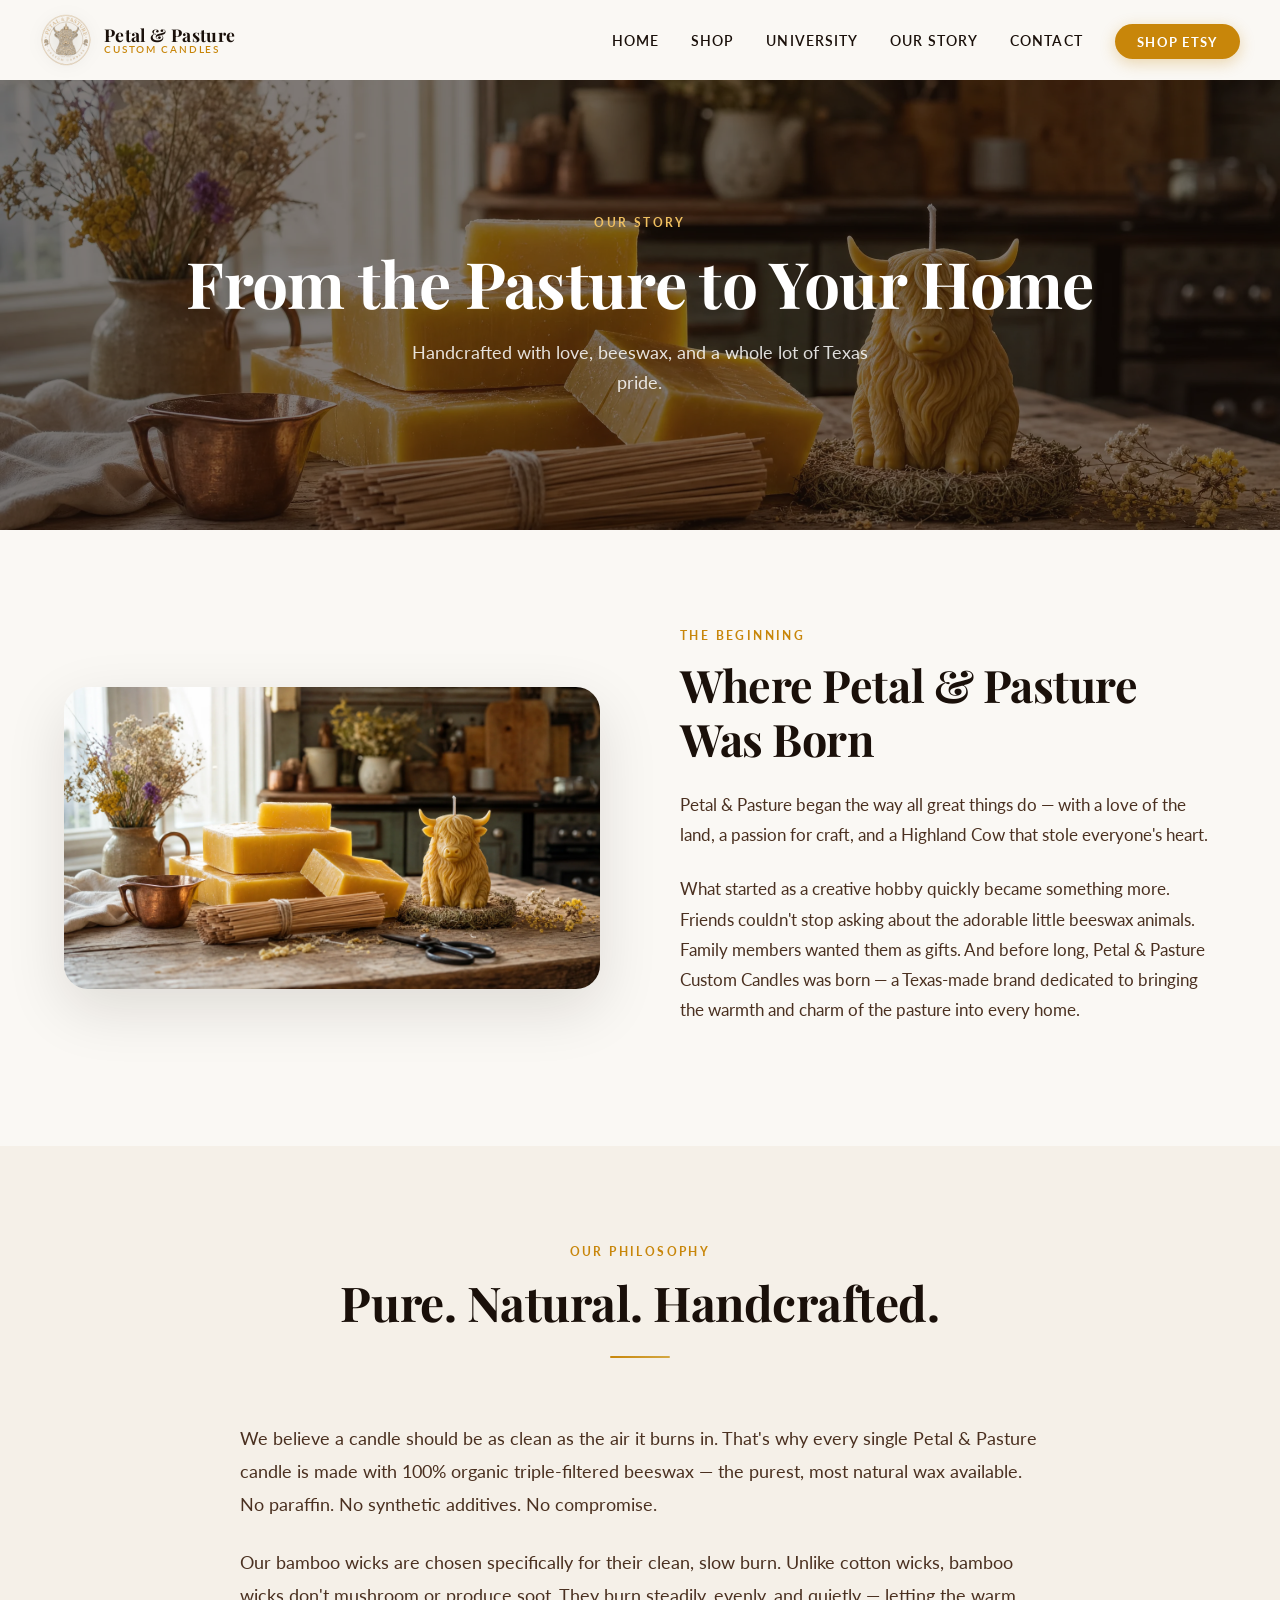
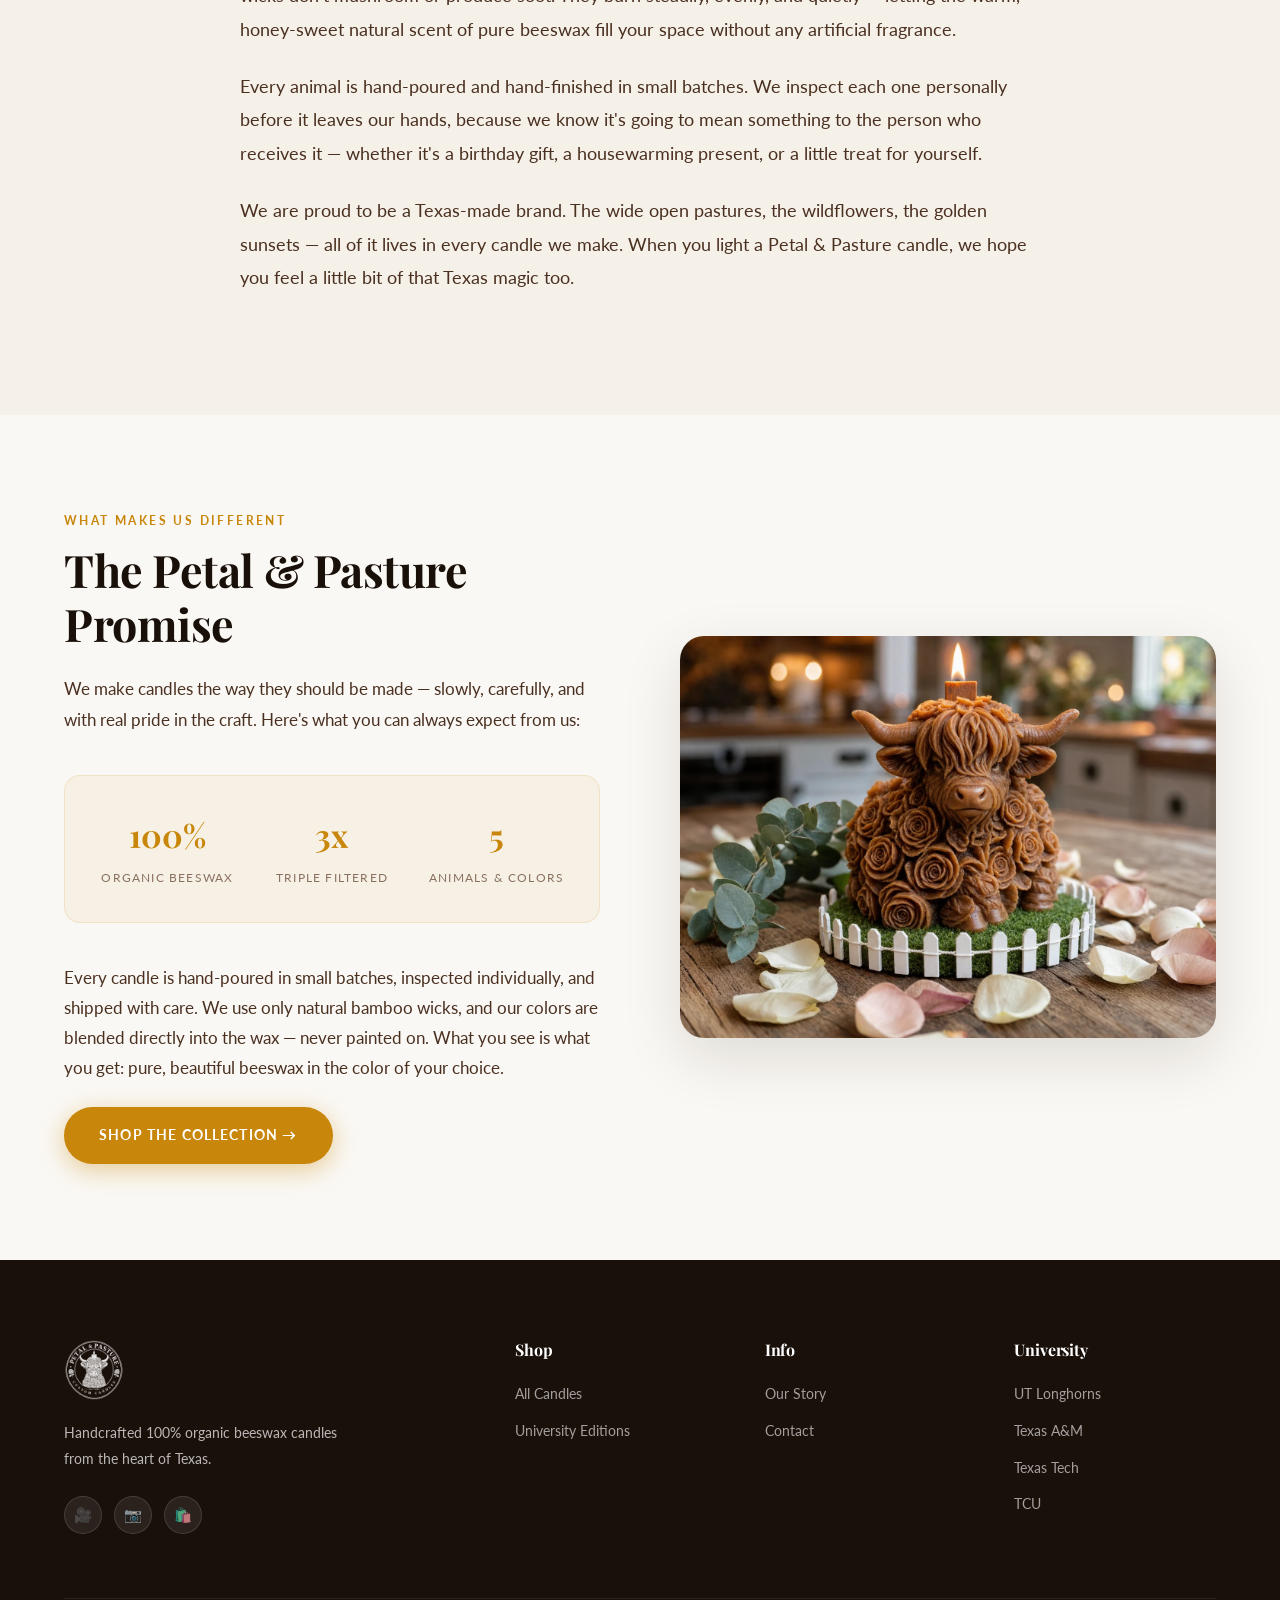
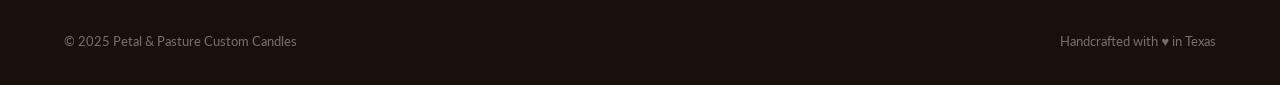
==== commit b3029b4f: "Fix: transparent logo, correct barn box (red barn shape), ticker double-stack CSS, barn box HTML ref" ====
--- a/about.html
+++ b/about.html
@@ -8,12 +8,12 @@
 <link rel="preconnect" href="https://fonts.googleapis.com">
 <link href="https://fonts.googleapis.com/css2?family=Playfair+Display:wght@400;600;700;800&family=Lato:wght@300;400;600;700&display=swap" rel="stylesheet">
 <link rel="stylesheet" href="styles.css">
-<link rel="icon" type="image/png" href="images/logo.png">
+<link rel="icon" type="image/png" href="images/logo_transparent.png">
 </head>
 <body>
 <nav class="nav scrolled" id="nav">
   <a href="index.html" class="nav-logo">
-    <img src="images/logo.png" alt="Petal &amp; Pasture">
+    <img src="images/logo_transparent.png" alt="Petal &amp; Pasture">
     <div class="nav-logo-text">
       <span class="brand-name">Petal &amp; Pasture</span>
       <span class="brand-sub">Custom Candles</span>
@@ -109,7 +109,7 @@
 <footer class="footer">
   <div class="footer-grid">
     <div class="footer-brand">
-      <img src="images/logo.png" alt="Petal and Pasture Custom Candles">
+      <img src="images/logo_transparent.png" alt="Petal and Pasture Custom Candles">
       <p>Handcrafted 100% organic beeswax candles from the heart of Texas.</p>
       <div class="footer-social">
         <a href="https://www.tiktok.com/@petalpasturecandleco" target="_blank" class="footer-social-link">&#x1F3A5;</a>
--- a/styles.css
+++ b/styles.css
@@ -187,8 +187,8 @@
 
 /* SCENT BANNER */
 .scent-banner { background: linear-gradient(135deg, var(--brown-dark) 0%, var(--brown-mid) 100%); padding: 1.5rem 5vw; overflow: hidden; }
-.scent-ticker-wrap { overflow: hidden; }
-.scent-ticker { display: flex; gap: 3rem; animation: ticker 30s linear infinite; white-space: nowrap; width: max-content; }
+.scent-ticker-wrap { overflow: hidden; white-space: nowrap; }
+.scent-ticker { display: inline-flex; flex-wrap: nowrap; gap: 3rem; animation: ticker 30s linear infinite; white-space: nowrap; width: max-content; min-width: 100%; }
 .scent-item { display: flex; align-items: center; gap: 0.75rem; color: rgba(255,255,255,0.7); font-size: 0.85rem; font-weight: 600; letter-spacing: 0.15em; text-transform: uppercase; flex-shrink: 0; }
 .scent-dot { width: 5px; height: 5px; border-radius: 50%; background: var(--amber); }
 
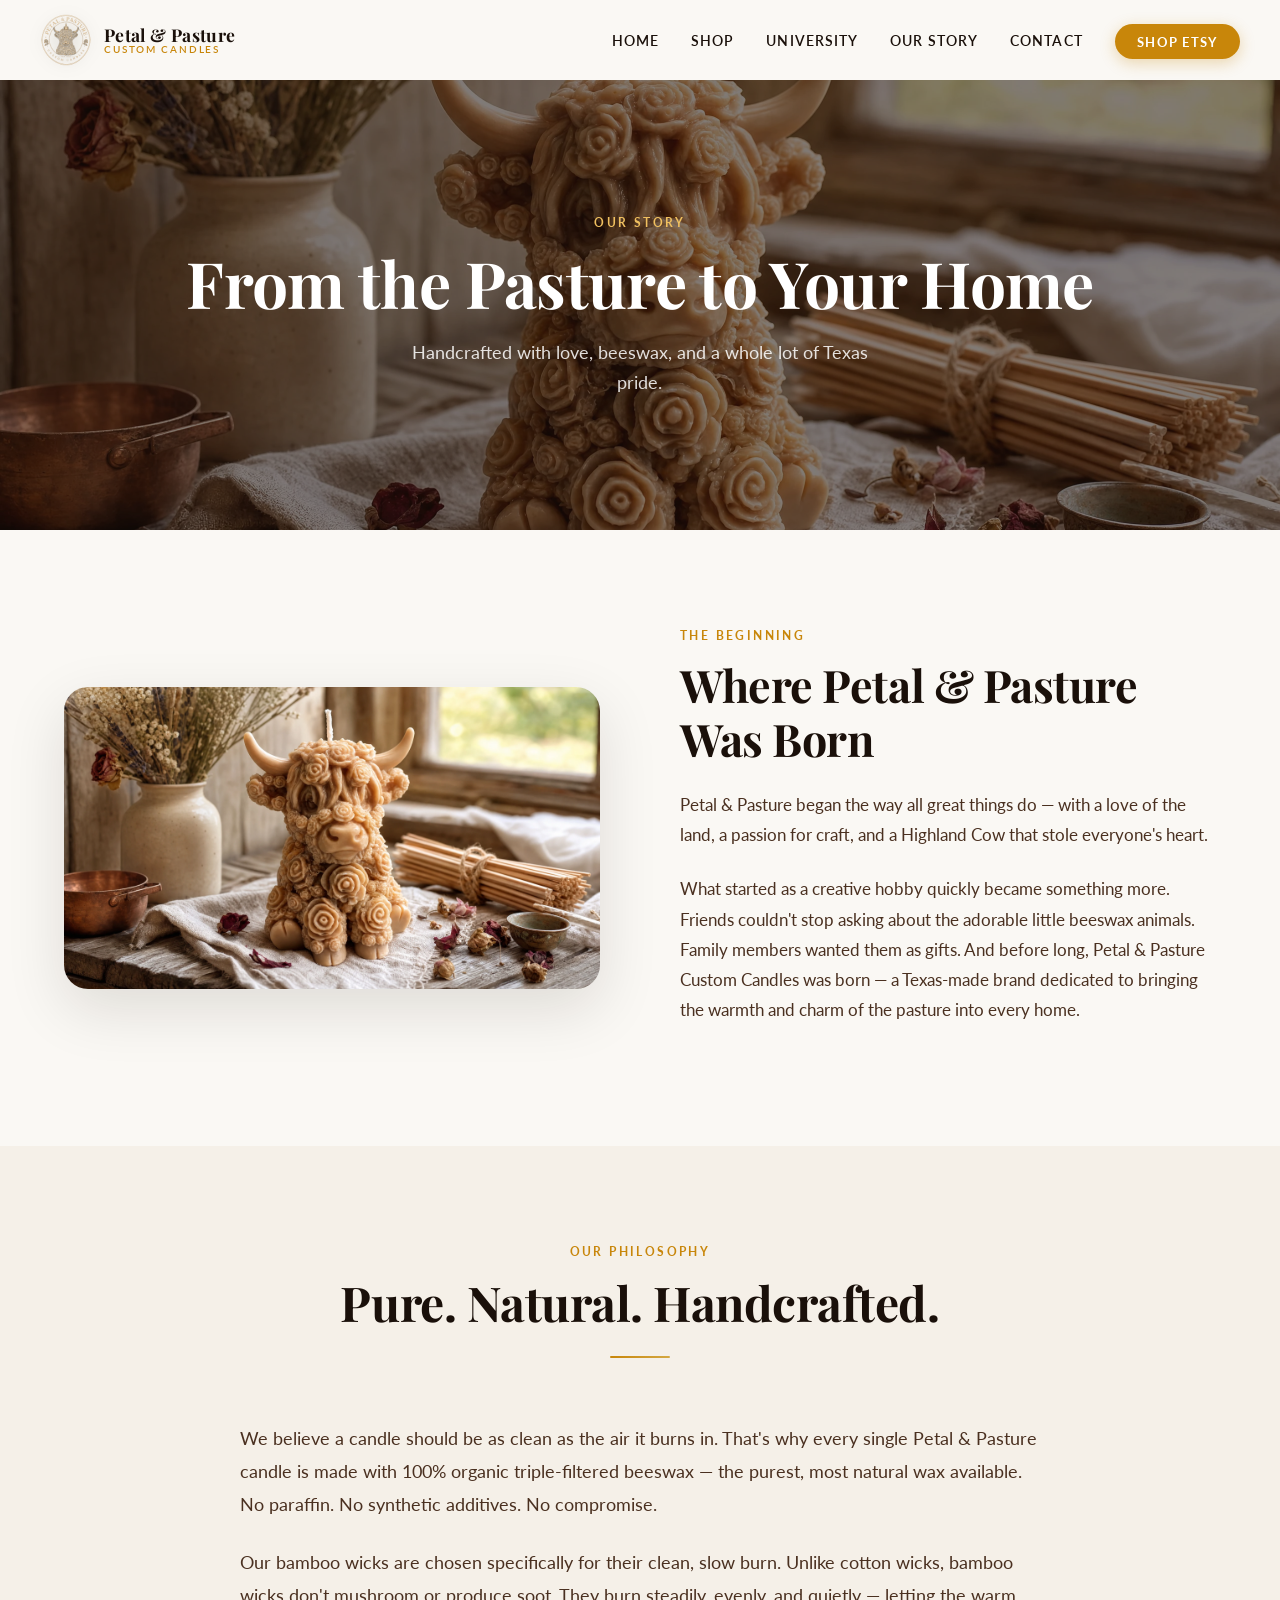
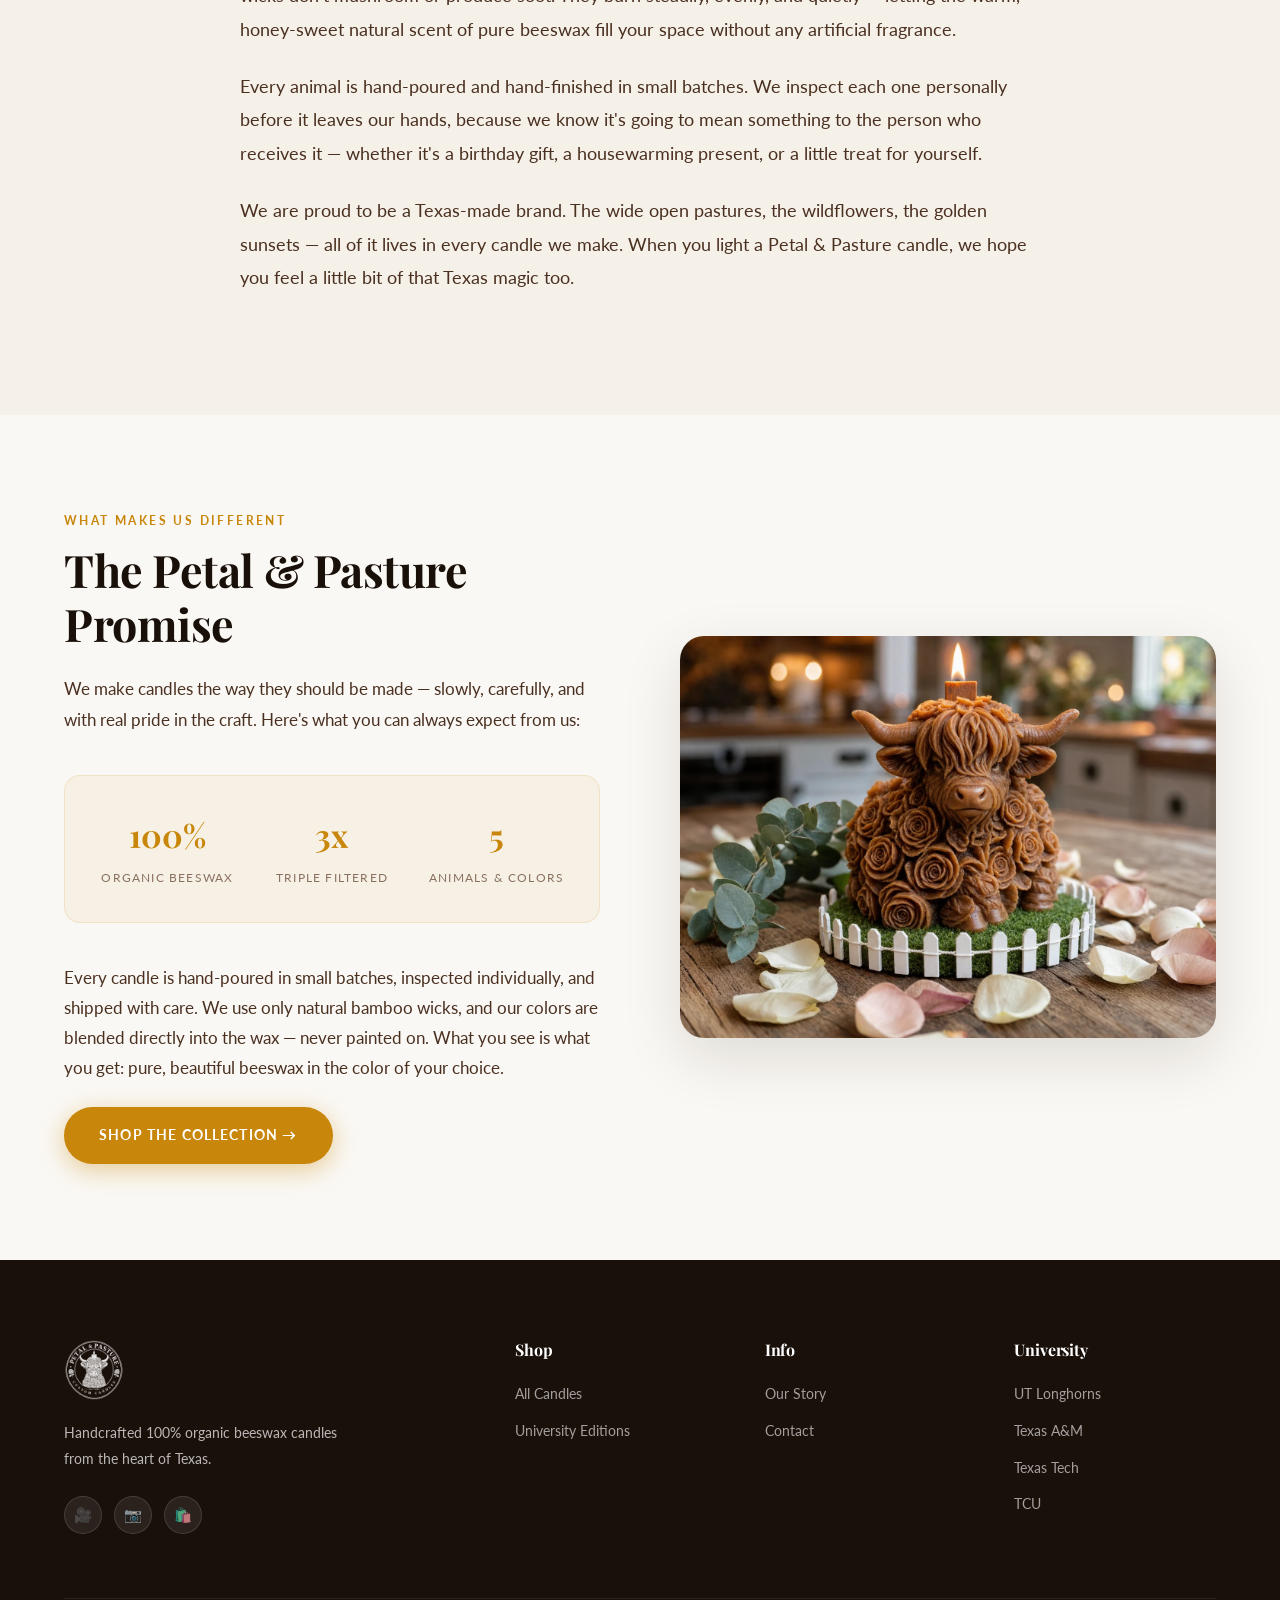
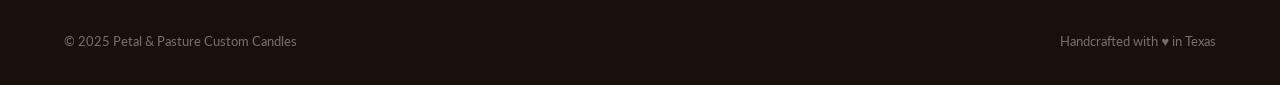
==== commit 59e10223: "Rebuild shop page: 5 product cards with color swatches, all animal WebP variants, Highland Cow all 5" ====
--- a/about.html
+++ b/about.html
@@ -25,7 +25,7 @@
     <li><a href="university.html">University</a></li>
     <li><a href="about.html">Our Story</a></li>
     <li><a href="contact.html">Contact</a></li>
-    <li><a href="https://www.etsy.com/shop/PetalAndPastureCandles" target="_blank" class="nav-cta">Shop Etsy</a></li>
+    <li><a href="contact.html" target="_blank" class="nav-cta">Shop Etsy</a></li>
   </ul>
   <div class="nav-hamburger" id="hamburger"><span></span><span></span><span></span></div>
 </nav>
@@ -36,7 +36,7 @@
   <a href="university.html">University</a>
   <a href="about.html">Our Story</a>
   <a href="contact.html">Contact</a>
-  <a href="https://www.etsy.com/shop/PetalAndPastureCandles" target="_blank">Shop Etsy</a>
+  <a href="contact.html" target="_blank">Shop Etsy</a>
 </div>
 
 <div class="page-hero" style="margin-top:var(--nav-h)">
@@ -114,7 +114,7 @@
       <div class="footer-social">
         <a href="https://www.tiktok.com/@petalpasturecandleco" target="_blank" class="footer-social-link">&#x1F3A5;</a>
         <a href="https://www.instagram.com/petalpasturecandleco" target="_blank" class="footer-social-link">&#x1F4F7;</a>
-        <a href="https://www.etsy.com/shop/PetalAndPastureCandles" target="_blank" class="footer-social-link">&#x1F6CD;&#xFE0F;</a>
+        <a href="contact.html" target="_blank" class="footer-social-link">&#x1F6CD;&#xFE0F;</a>
       </div>
     </div>
     <div class="footer-col"><h4>Shop</h4><ul class="footer-links"><li><a href="products.html">All Candles</a></li><li><a href="university.html">University Editions</a></li></ul></div>
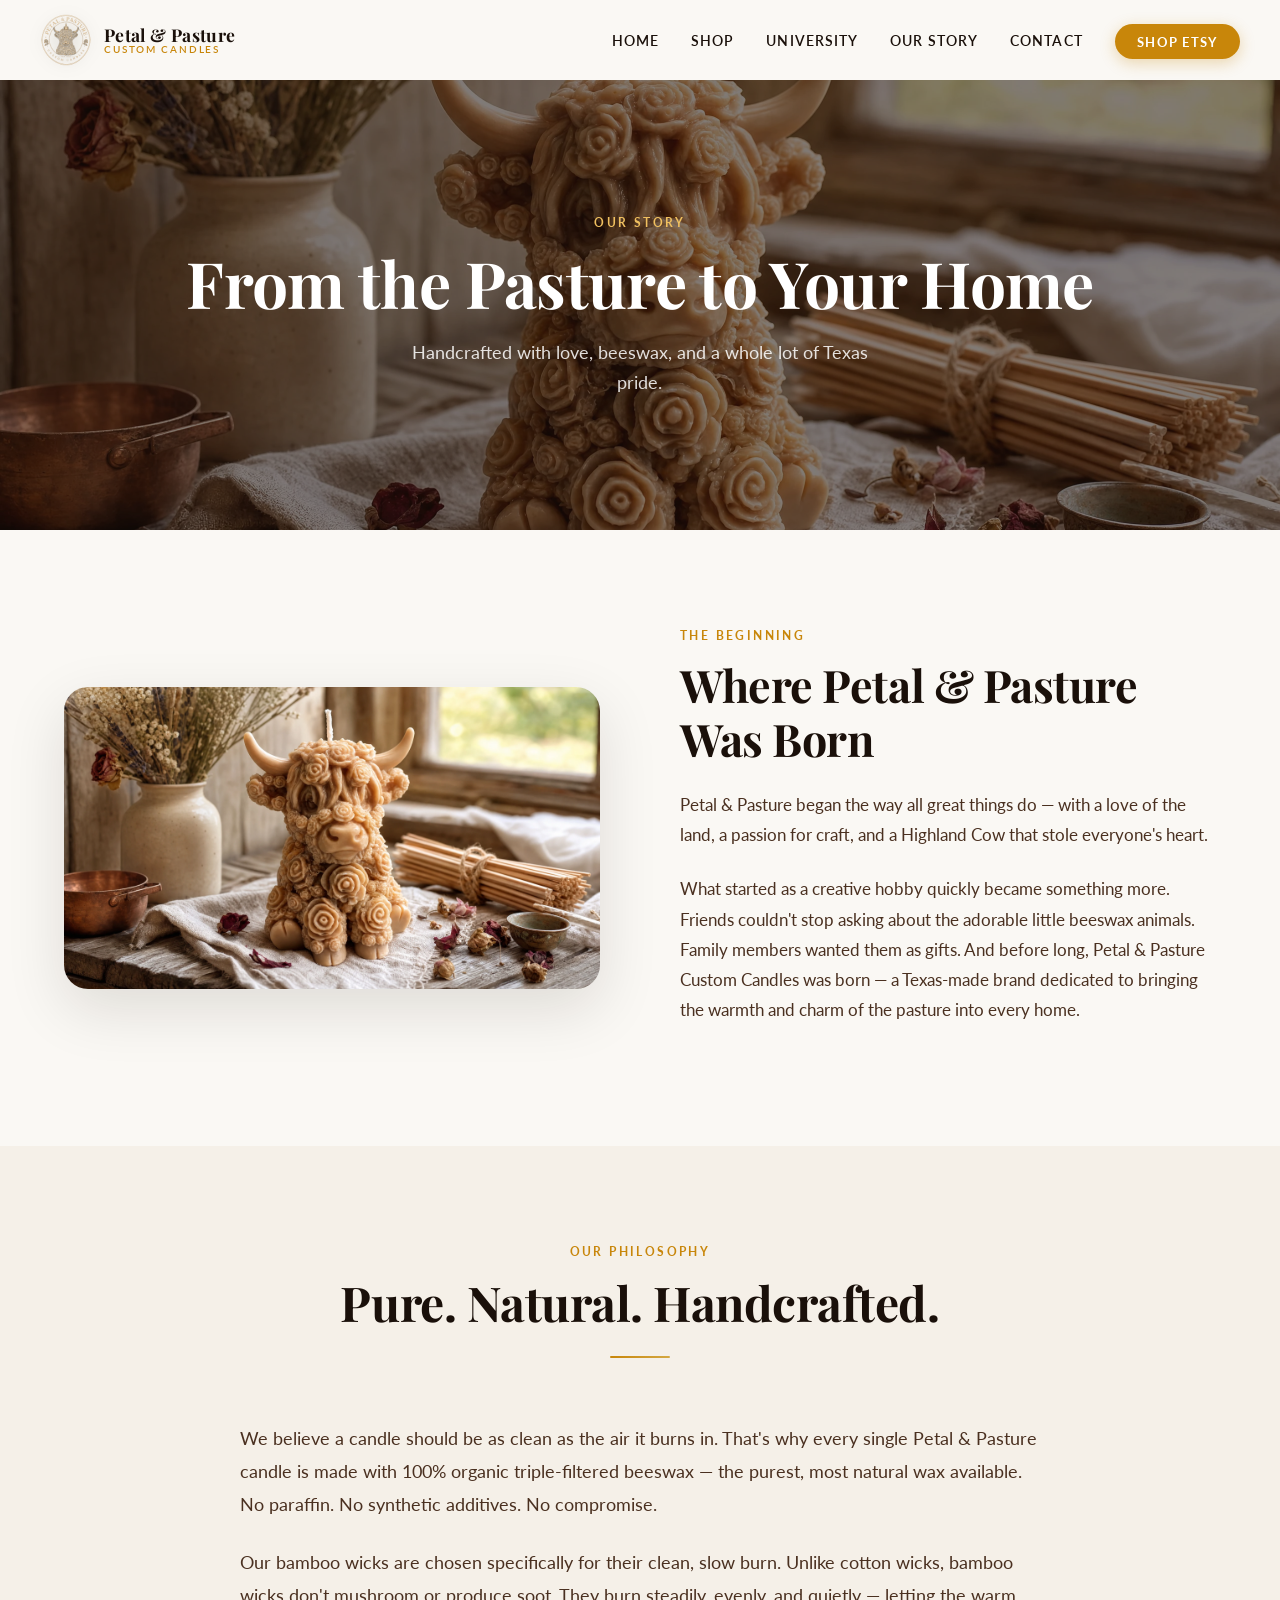
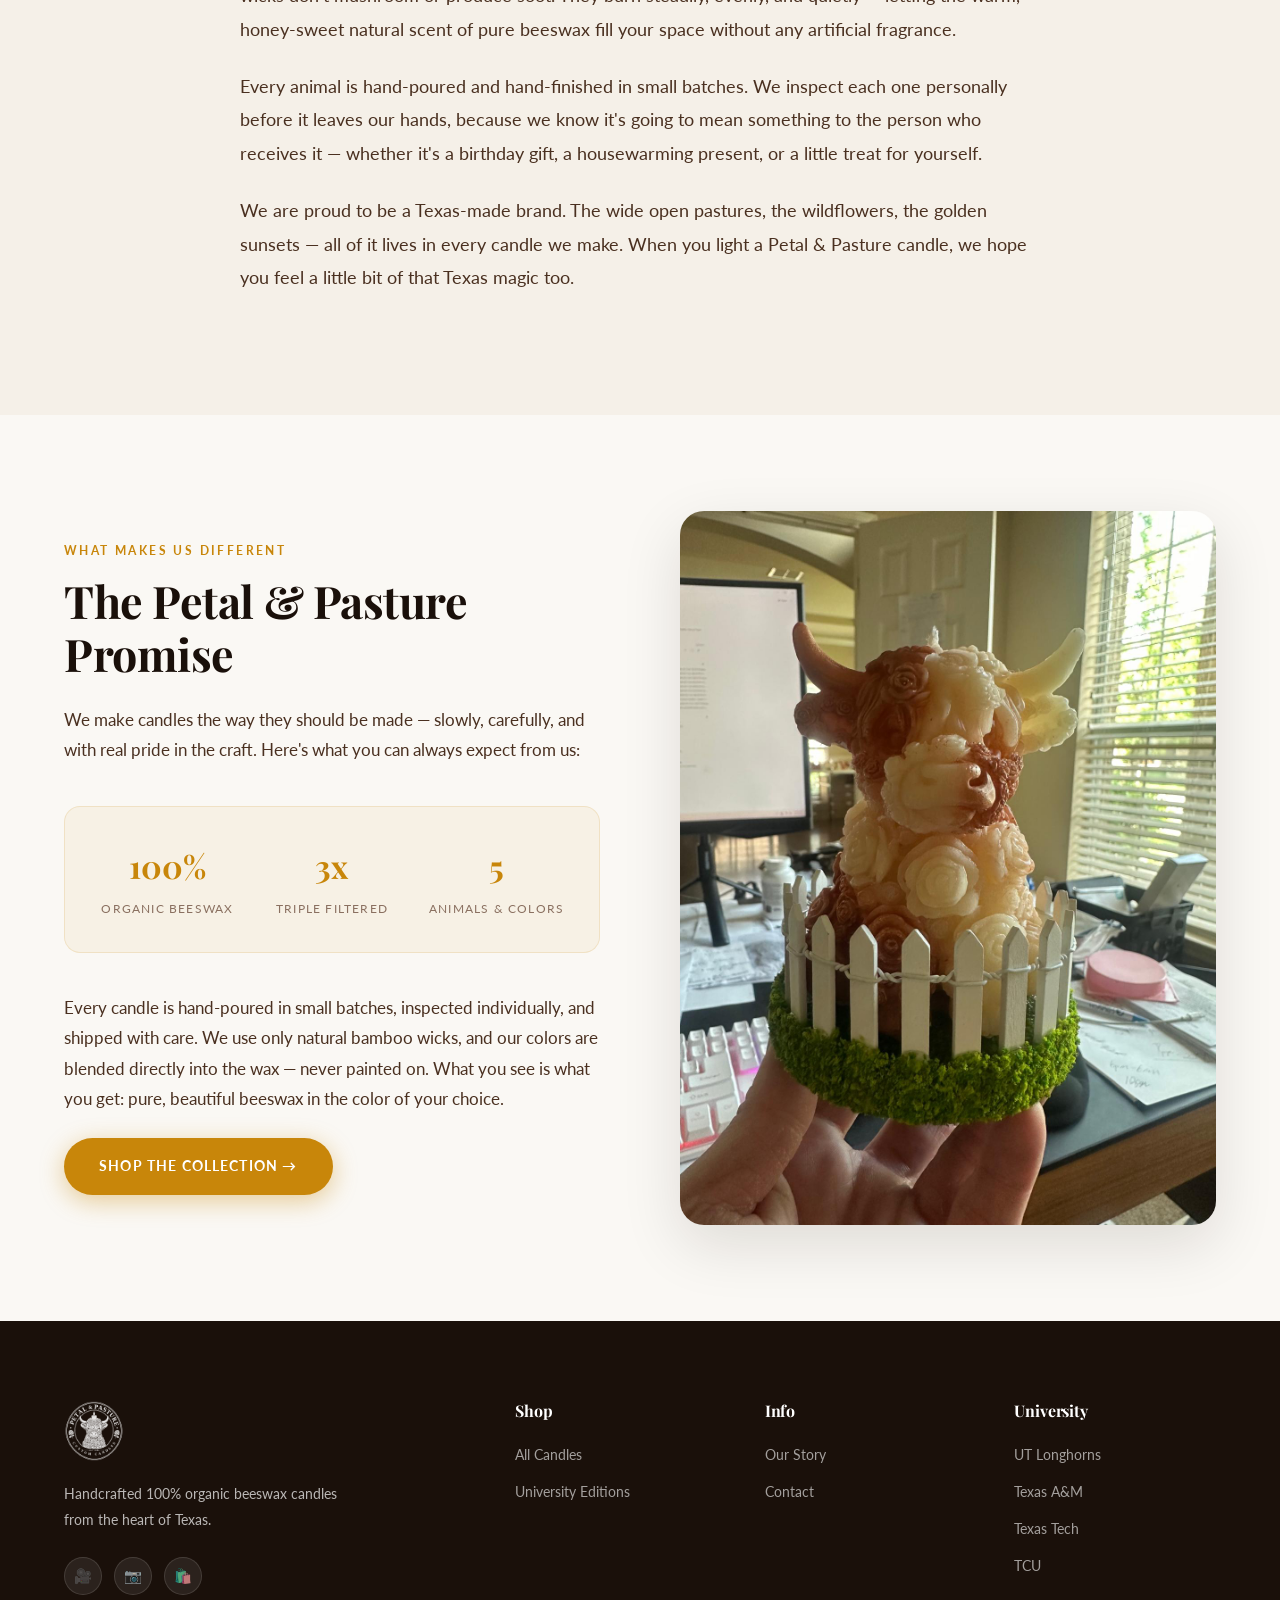
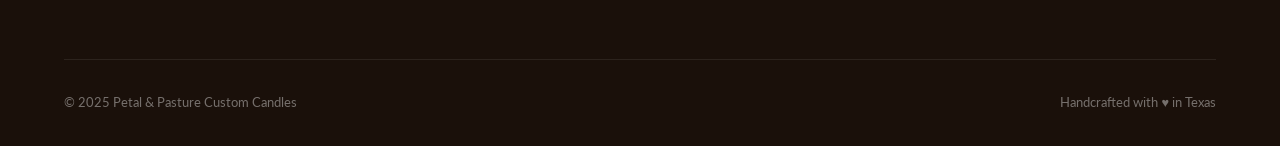
==== commit 90892117: "Update product lineup: replace chicken with duck, old horse with new horse, sheep/lamb with baby goa" ====
--- a/about.html
+++ b/about.html
@@ -25,7 +25,7 @@
     <li><a href="university.html">University</a></li>
     <li><a href="about.html">Our Story</a></li>
     <li><a href="contact.html">Contact</a></li>
-    <li><a href="contact.html" target="_blank" class="nav-cta">Shop Etsy</a></li>
+    <li><a href="https://www.etsy.com/shop/PetalAndPastureCandles" target="_blank" class="nav-cta">Shop Etsy</a></li>
   </ul>
   <div class="nav-hamburger" id="hamburger"><span></span><span></span><span></span></div>
 </nav>
@@ -36,7 +36,7 @@
   <a href="university.html">University</a>
   <a href="about.html">Our Story</a>
   <a href="contact.html">Contact</a>
-  <a href="contact.html" target="_blank">Shop Etsy</a>
+  <a href="https://www.etsy.com/shop/PetalAndPastureCandles" target="_blank">Shop Etsy</a>
 </div>
 
 <div class="page-hero" style="margin-top:var(--nav-h)">
@@ -101,7 +101,7 @@
       <a href="products.html" class="btn-primary">Shop the Collection &#x2192;</a>
     </div>
     <div class="artisan-image reveal reveal-delay-1">
-      <img src="images/coaster_scene.webp" alt="Highland Cow candle on the Petal and Pasture coaster" loading="lazy">
+      <img src="images/coaster_cow_on_coaster.jpg" alt="Highland Cow candle on the Petal and Pasture coaster" loading="lazy">
     </div>
   </div>
 </section>
@@ -114,7 +114,7 @@
       <div class="footer-social">
         <a href="https://www.tiktok.com/@petalpasturecandleco" target="_blank" class="footer-social-link">&#x1F3A5;</a>
         <a href="https://www.instagram.com/petalpasturecandleco" target="_blank" class="footer-social-link">&#x1F4F7;</a>
-        <a href="contact.html" target="_blank" class="footer-social-link">&#x1F6CD;&#xFE0F;</a>
+        <a href="https://www.etsy.com/shop/PetalAndPastureCandles" target="_blank" class="footer-social-link">&#x1F6CD;&#xFE0F;</a>
       </div>
     </div>
     <div class="footer-col"><h4>Shop</h4><ul class="footer-links"><li><a href="products.html">All Candles</a></li><li><a href="university.html">University Editions</a></li></ul></div>
--- a/styles.css
+++ b/styles.css
@@ -134,6 +134,15 @@
 .coaster-feature-icon { width: 36px; height: 36px; border-radius: 50%; background: rgba(200,134,10,0.2); border: 1px solid rgba(200,134,10,0.4); display: flex; align-items: center; justify-content: center; font-size: 1rem; flex-shrink: 0; }
 .coaster-image { position: relative; border-radius: 24px; overflow: hidden; box-shadow: 0 30px 80px rgba(0,0,0,0.4); }
 .coaster-image img { width: 100%; height: 100%; object-fit: cover; }
+.coaster-inner-wide { display: flex; flex-direction: column; gap: 4rem; max-width: 1300px; margin: 0 auto; }
+.coaster-dual-images { display: grid; grid-template-columns: 1fr 1fr; gap: 3rem; align-items: start; width: 100%; }
+.coaster-option { display: flex; flex-direction: column; gap: 1.5rem; }
+.coaster-option-img { border-radius: 24px; overflow: hidden; box-shadow: 0 30px 80px rgba(0,0,0,0.5); aspect-ratio: 16/10; }
+.coaster-option-img img { width: 100%; height: 100%; object-fit: cover; }
+.coaster-option-label { text-align: center; }
+.coaster-option-label h3 { font-size: 1.4rem; color: var(--white); margin-bottom: 0.5rem; font-family: 'Playfair Display',serif; }
+.coaster-option-label p { font-size: 0.95rem; color: rgba(255,255,255,0.7); margin-bottom: 0.8rem; line-height: 1.6; }
+.coaster-price { display: inline-block; background: var(--amber); color: var(--white); padding: 0.5rem 1.5rem; border-radius: 50px; font-size: 1.2rem; font-weight: 700; letter-spacing: 0.05em; }
 
 /* BARN BOX */
 .barn-box-section { background: linear-gradient(135deg, var(--ivory) 0%, var(--cream) 100%); position: relative; overflow: hidden; }
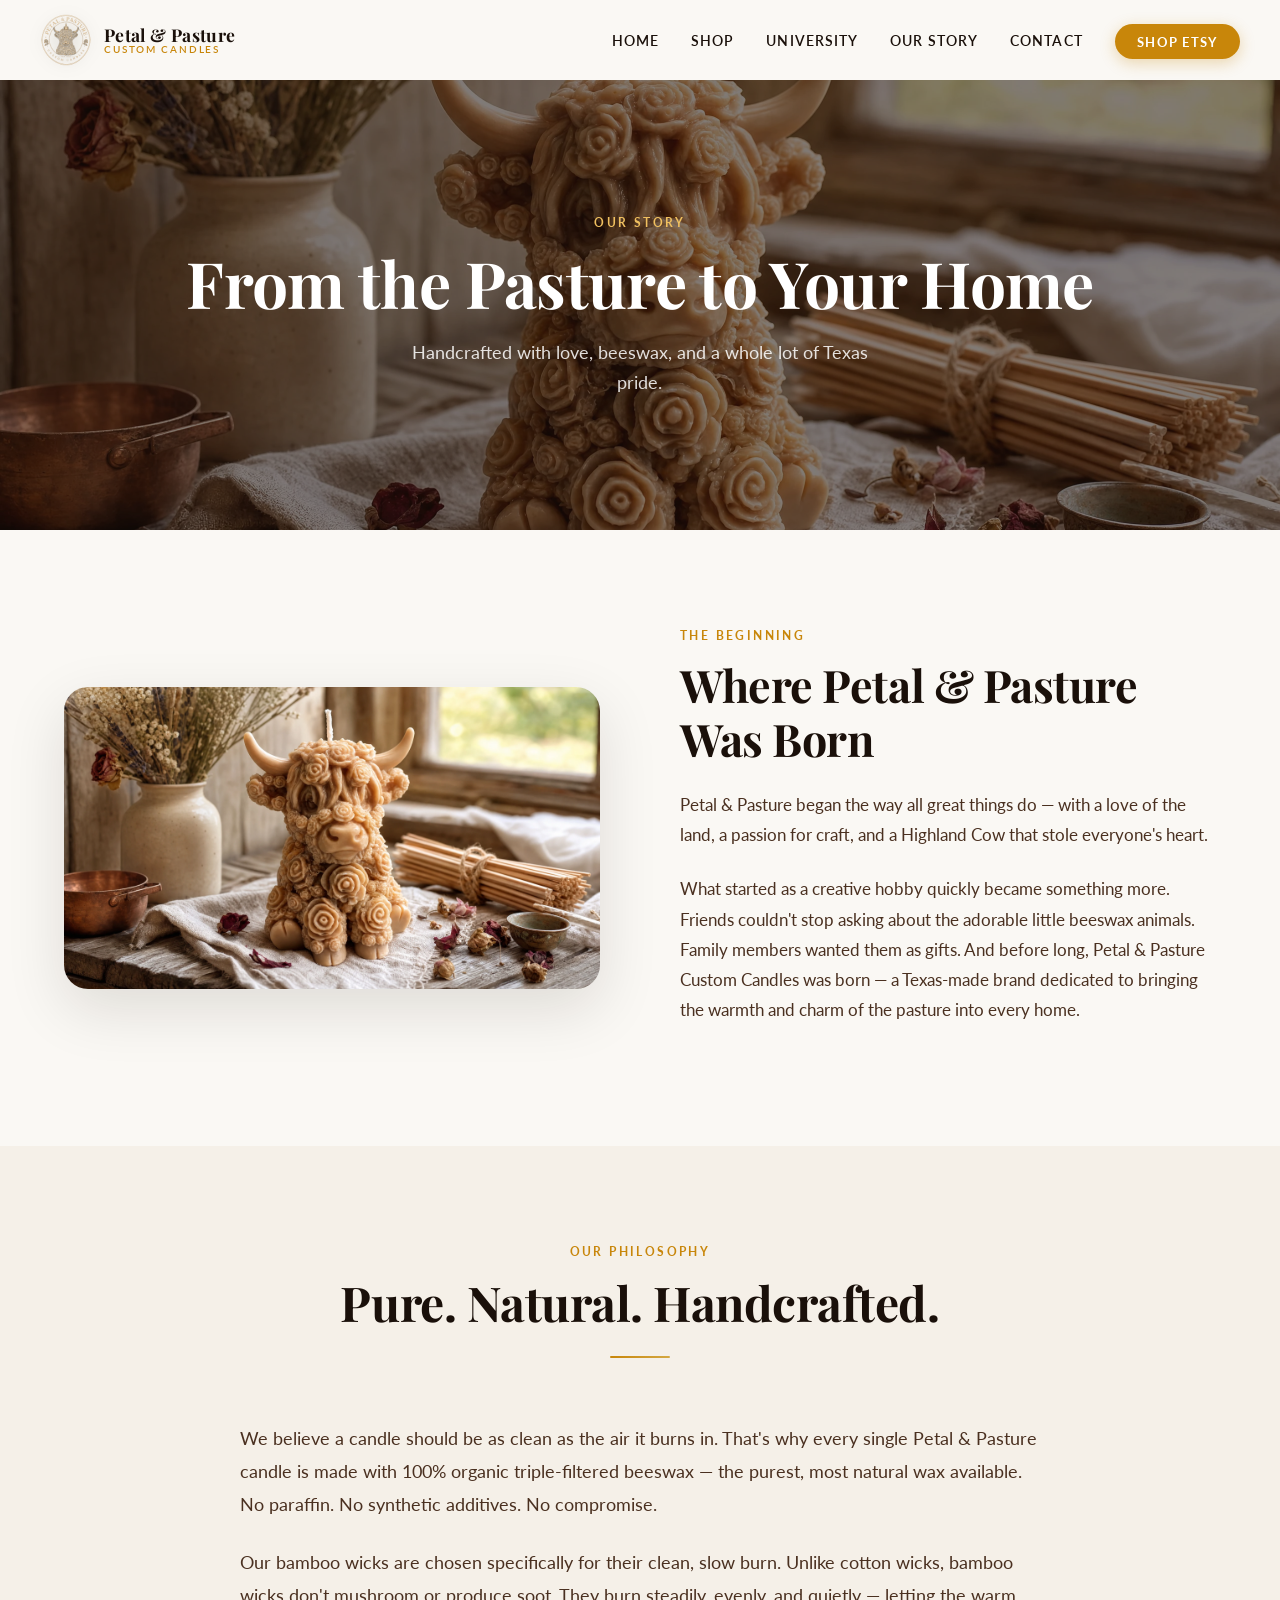
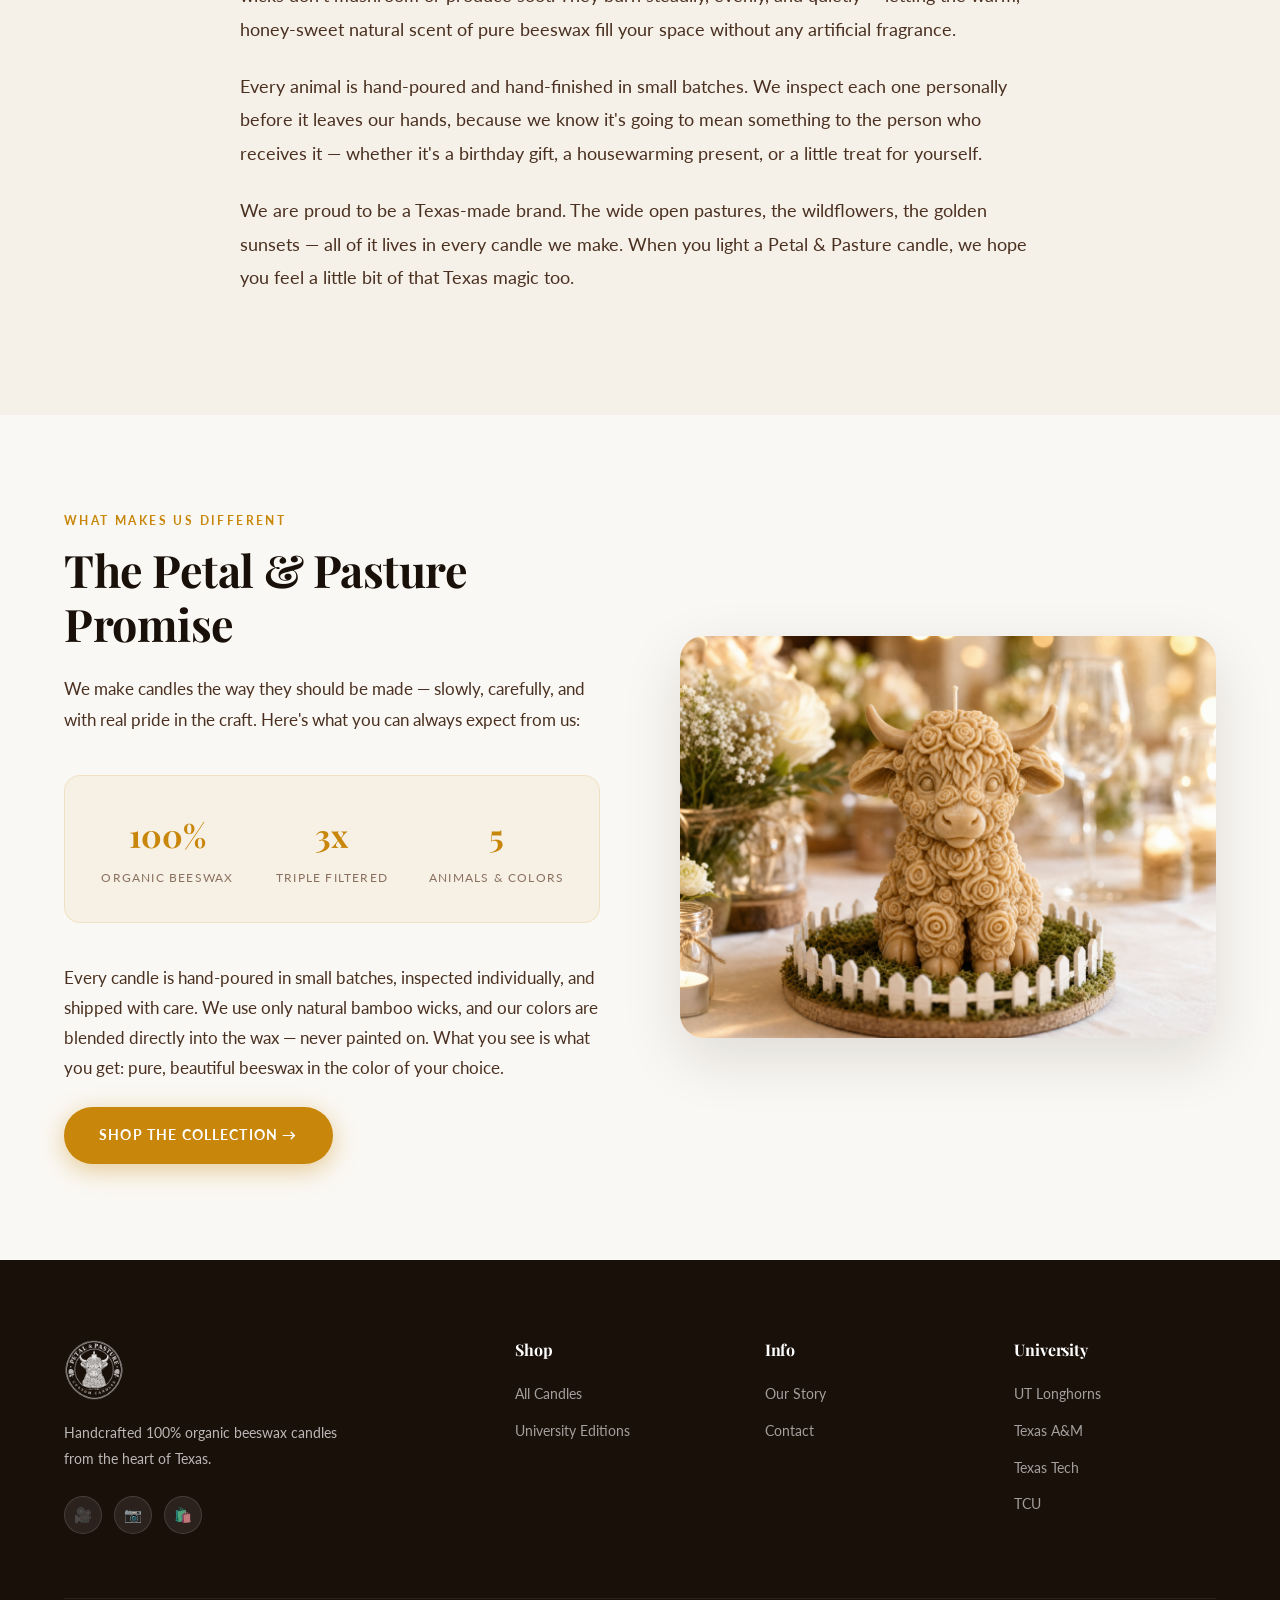
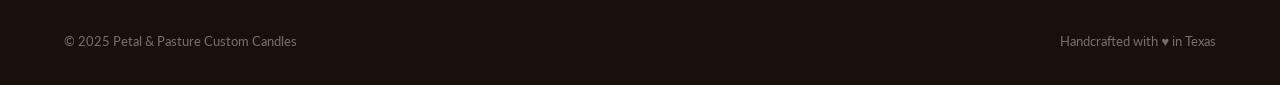
==== commit 508882a4: "Fix all product imagery: new goat/horse colored candles, wedding coaster scenes, correct pricing (0/" ====
--- a/about.html
+++ b/about.html
@@ -101,7 +101,7 @@
       <a href="products.html" class="btn-primary">Shop the Collection &#x2192;</a>
     </div>
     <div class="artisan-image reveal reveal-delay-1">
-      <img src="images/coaster_cow_on_coaster.jpg" alt="Highland Cow candle on the Petal and Pasture coaster" loading="lazy">
+      <img src="images/coaster_wedding_with_cow.png" alt="Highland Cow candle on the Petal and Pasture coaster" loading="lazy">
     </div>
   </div>
 </section>
